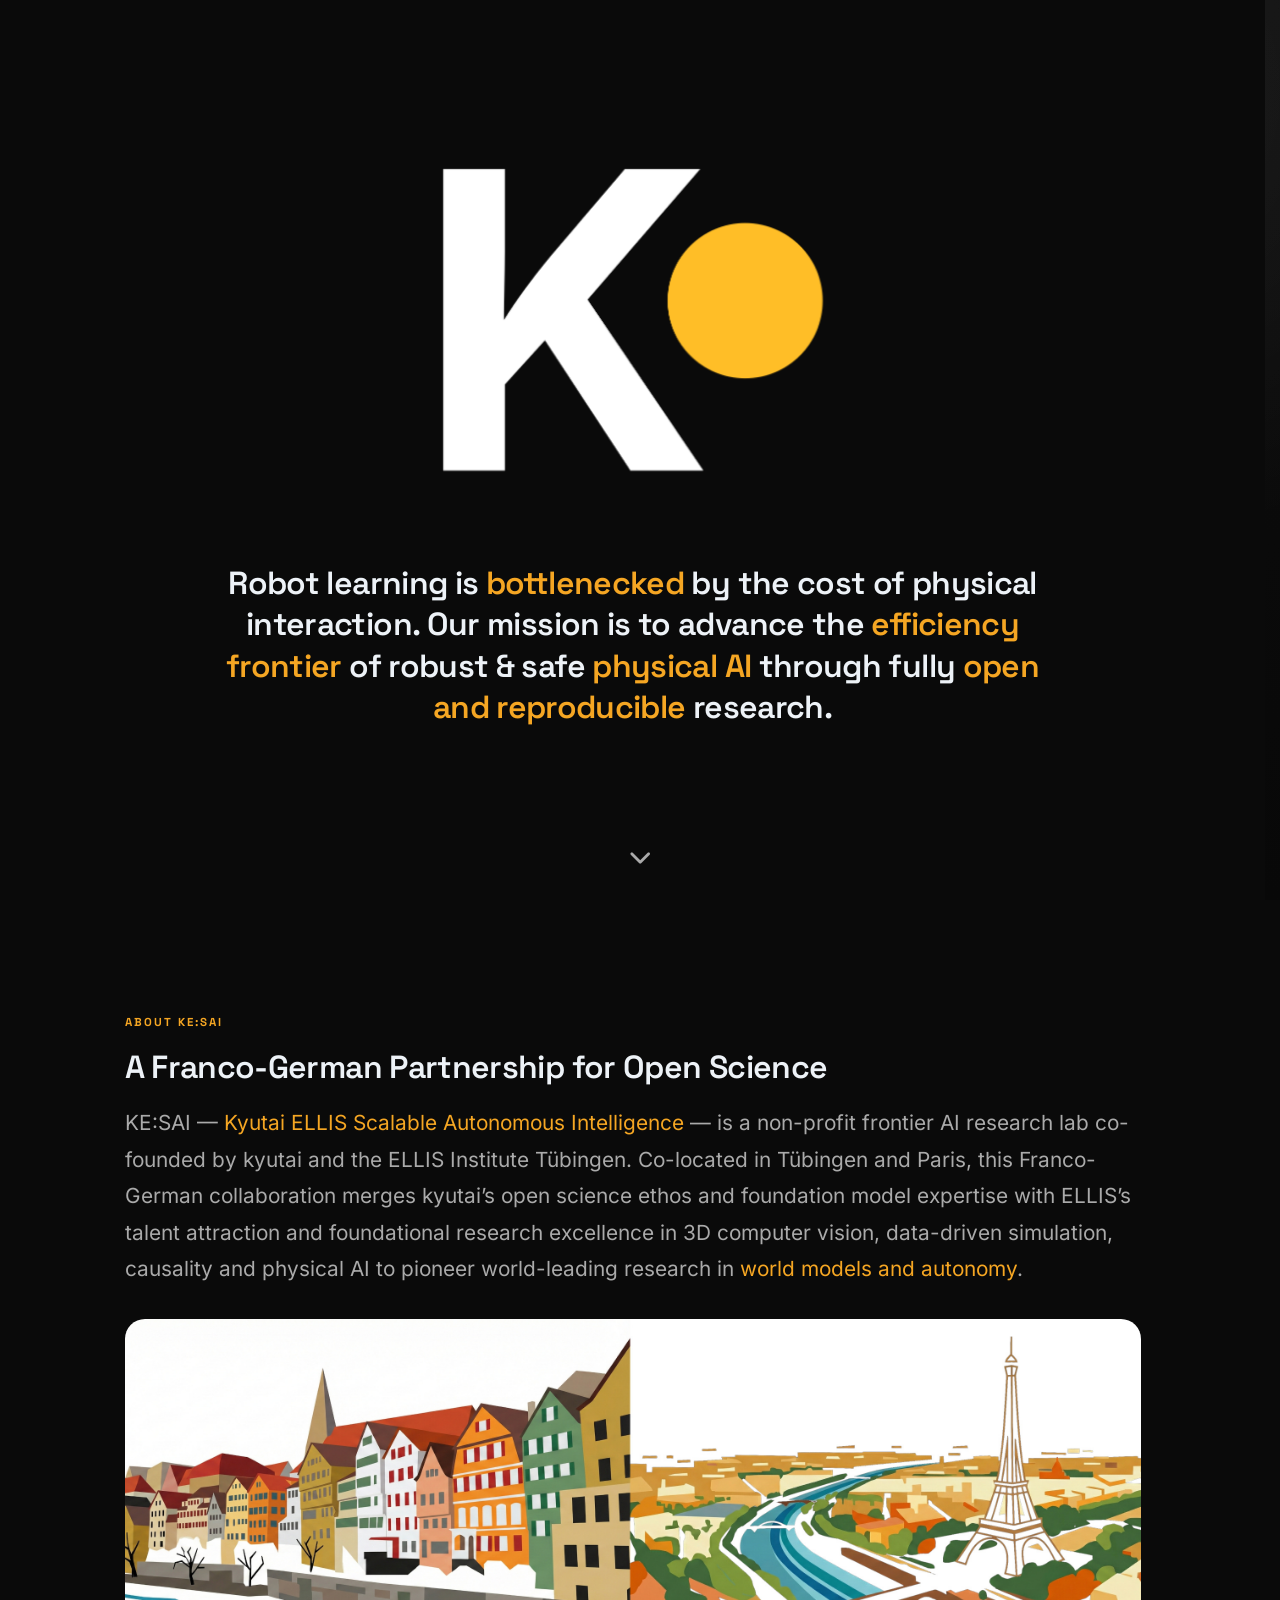
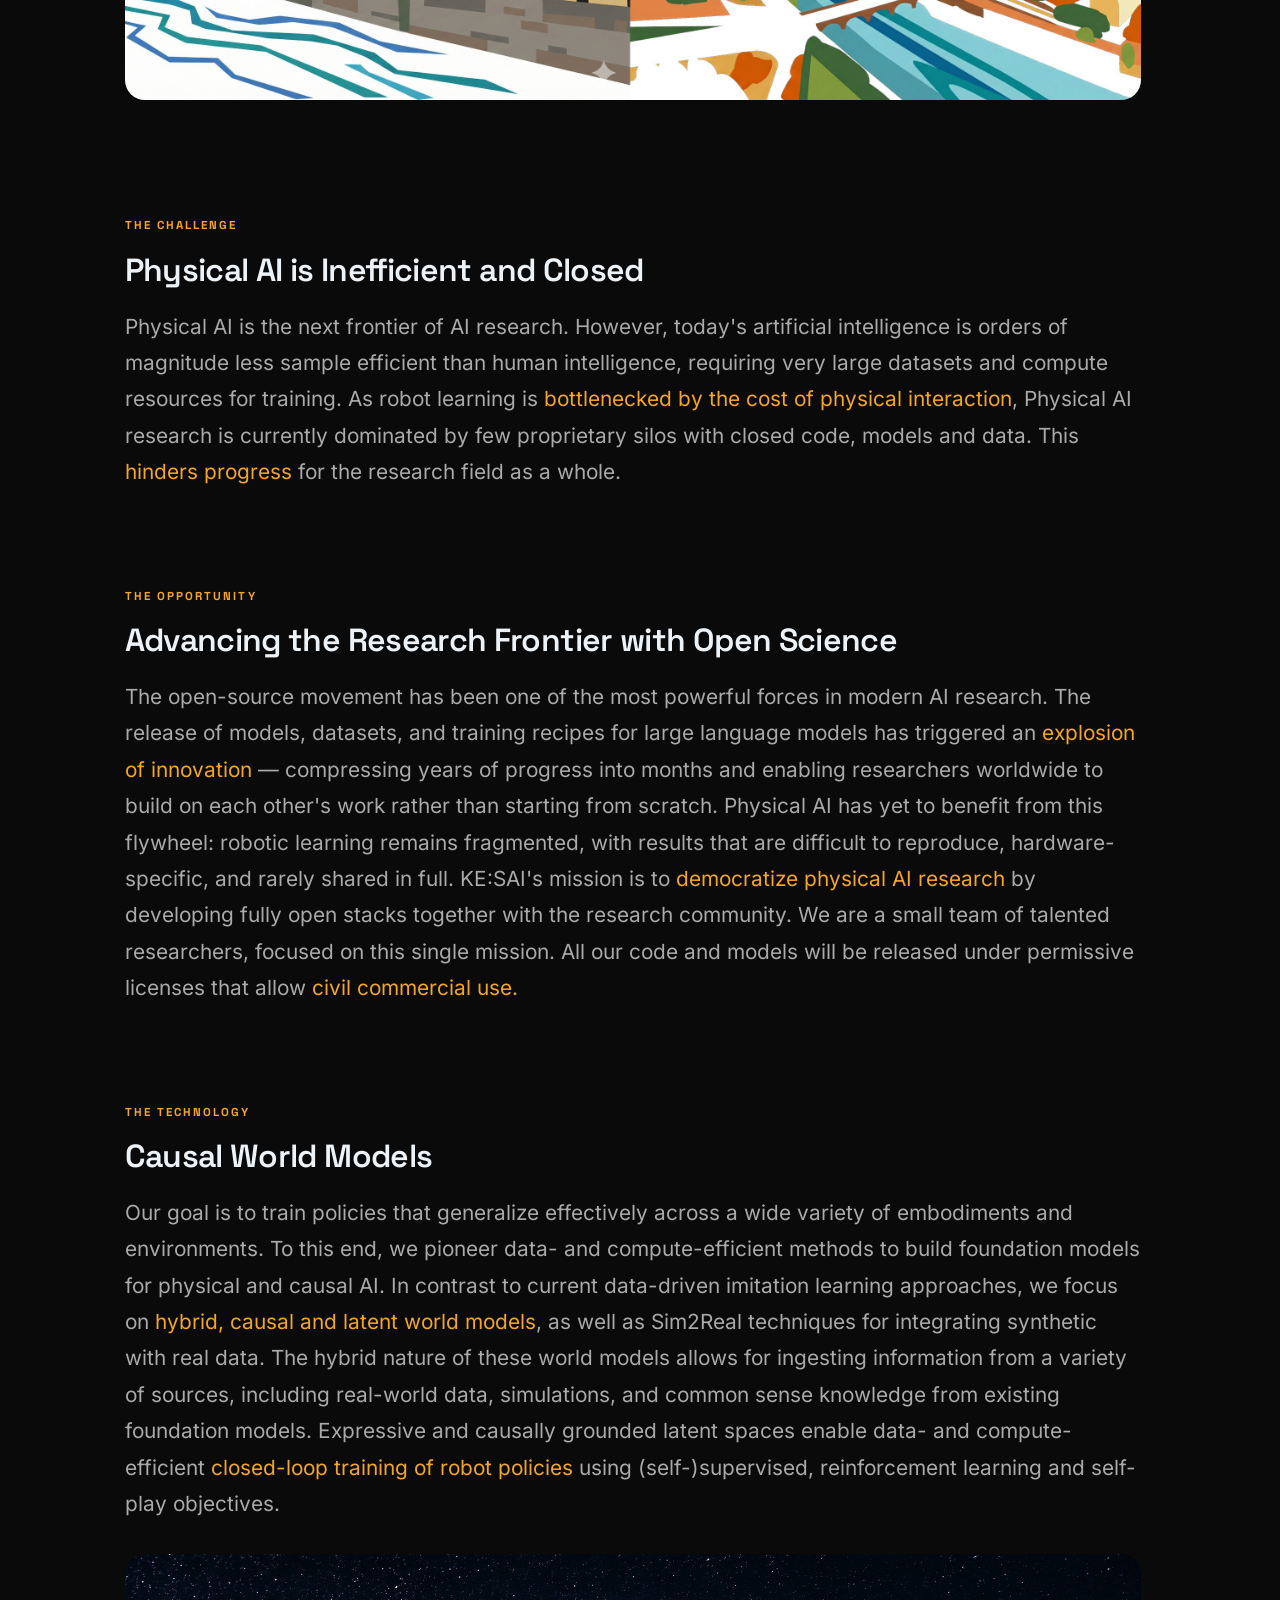
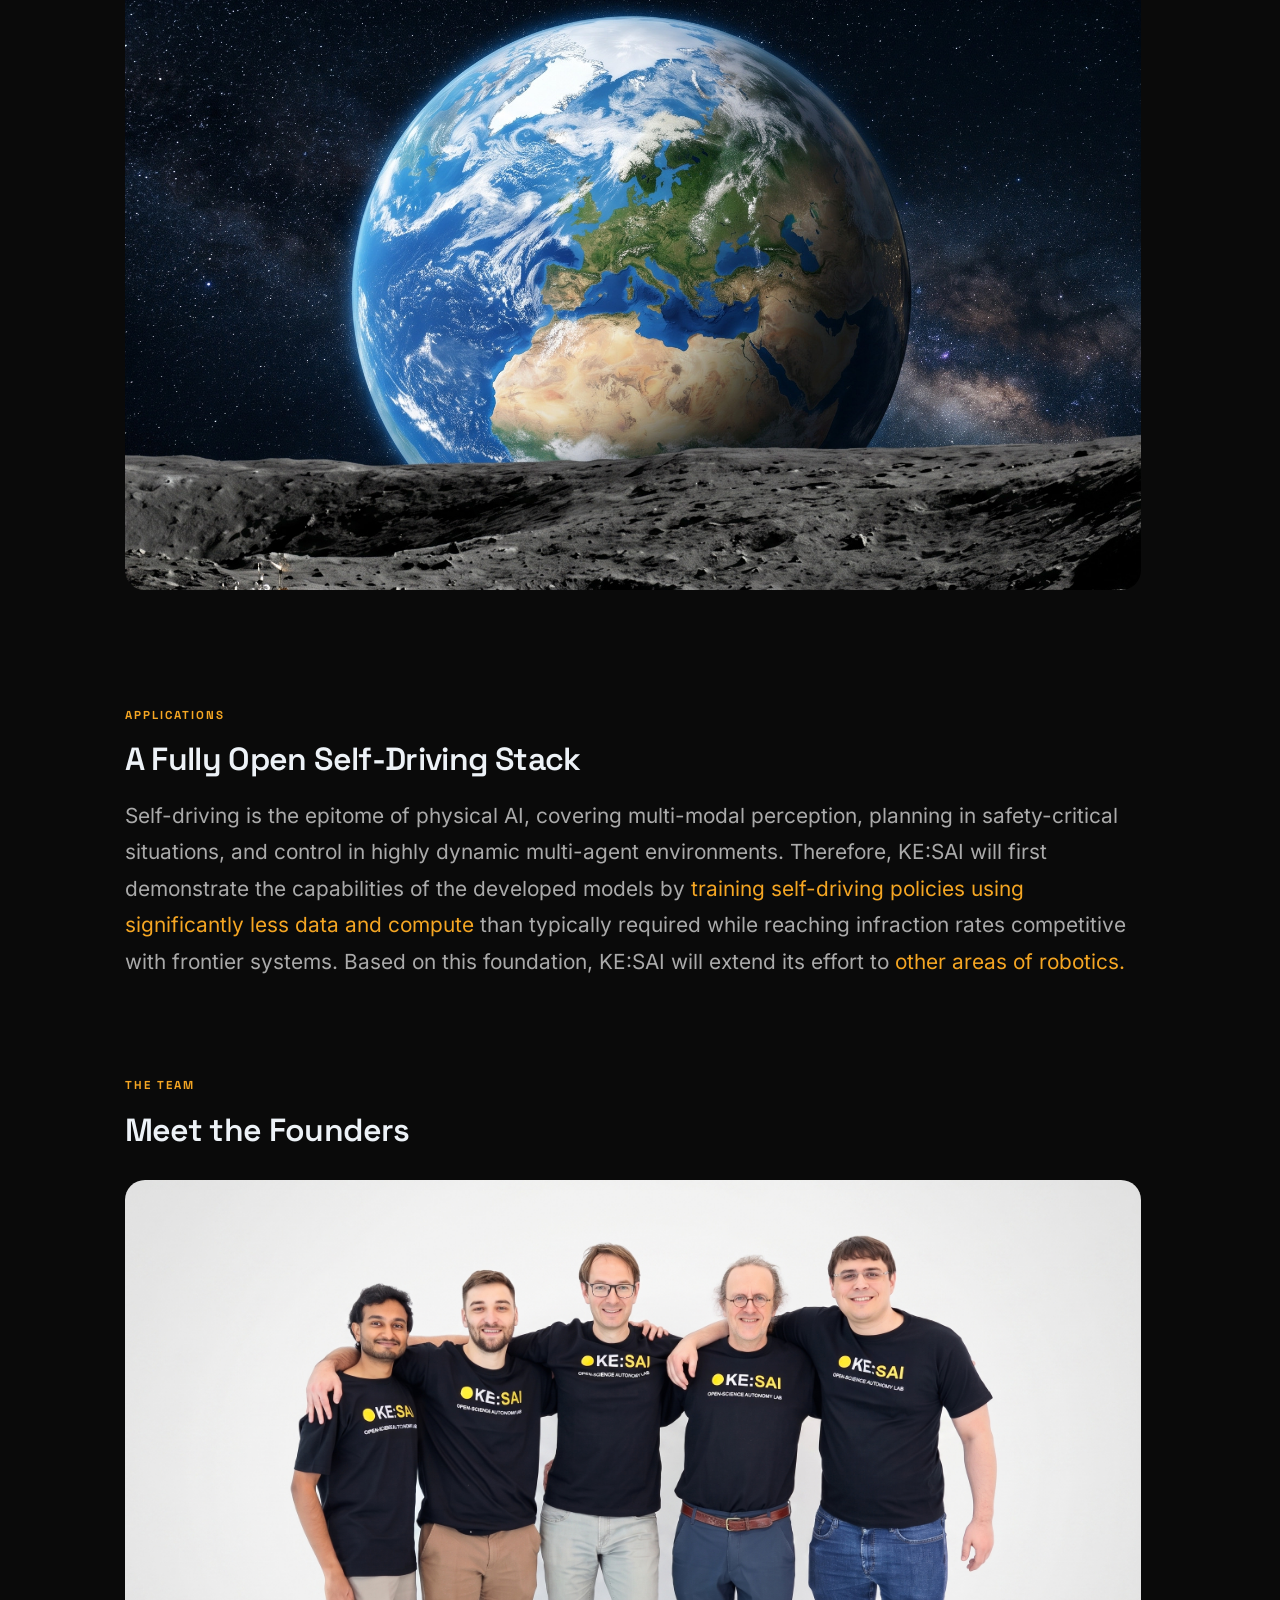
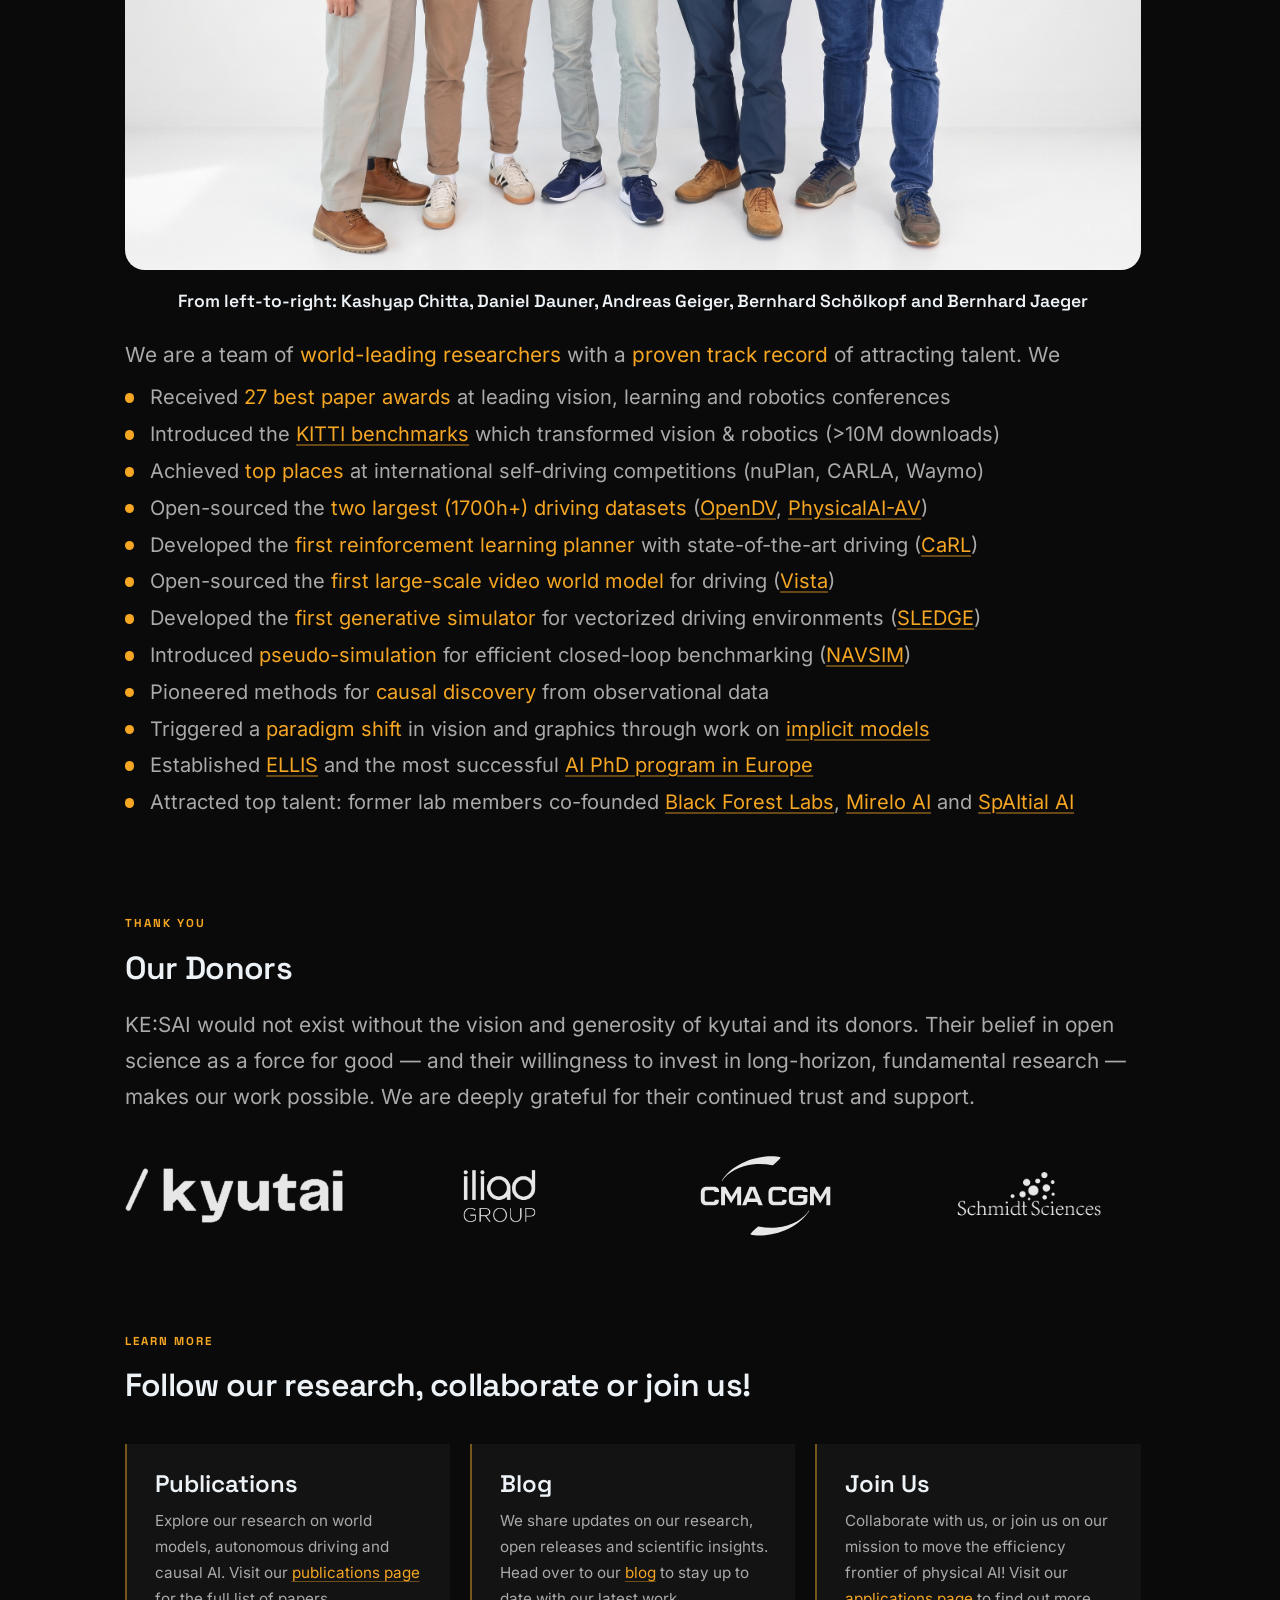
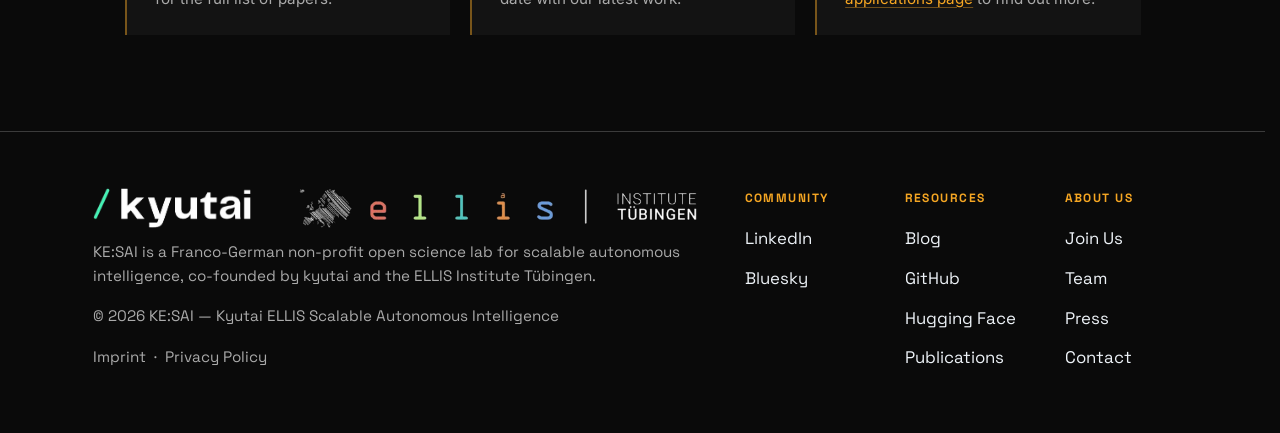
==== index.html @ 19804a34 "Landing page links, Imprint, Privacy Policy" ====
<!DOCTYPE html>
<html lang="en">
<head>
  <meta charset="UTF-8">
  <meta name="viewport" content="width=device-width, initial-scale=1.0">
  <title>KE:SAI Open Science Autonomy Lab</title>
  <meta name="description" content="KE:SAI is a Franco-German non-profit open science lab for scalable autonomous intelligence.">
  <link rel="icon" href="/assets/favicon.ico" type="image/x-icon">  <link rel="stylesheet" href="/assets/fonts/google/fonts.css">
  <link rel="stylesheet" href="/assets/fonts/fontawesome/css/all.min.css">
  <link rel="stylesheet" href="/site.css">
  <style>html{background:#0a0a0a}</style>
  <script>
    history.scrollRestoration = 'manual';
    // Always pre-hide below-hero sections on landing page; deferred JS decides whether to animate
    document.documentElement.classList.add('hero-animating');
  </script>
  <script src="/site.js" defer></script>
</head>
<body>

  <header id="site-header"></header>

  <main>

    <section class="hero">
      <div class="hero-logo">
        <img src="/assets/logos/kesai_small_transparent_cropped.png" alt="KE:SAI — Open Science Autonomy Lab">
      </div>
      <p class="hero-slogan">Robot learning is <span class="hl">bottlenecked</span> by the cost of physical interaction. Our mission is to advance the <span class="hl">efficiency frontier</span> of robust &amp; safe <span class="hl">physical AI</span> through fully <span class="hl">open and reproducible</span> research.</p>
    </section>

    <button class="scroll-hint" id="scroll-hint" aria-label="Scroll to content">
      <i class="fa-solid fa-chevron-down" aria-hidden="true"></i>
    </button>

    <section class="lp-section">
      <p class="section-eyebrow">About KE:SAI</p>
      <h2 class="section-title">A Franco-German Partnership for Open Science</h2>
      <p class="section-body">
        KE:SAI &mdash; <span class="hl">Kyutai ELLIS Scalable Autonomous Intelligence</span> &mdash; is a non-profit frontier AI research lab co-founded by kyutai and the ELLIS Institute Tübingen. Co-located in Tübingen and Paris, this Franco-German collaboration merges kyutai’s open science ethos and foundation model expertise with ELLIS’s talent attraction and foundational research excellence in 3D computer vision, data-driven simulation, causality and physical AI to pioneer world-leading research in <span class="hl">world models and autonomy</span>.
      </p>
      <img src="/assets/tuebingen_paris.jpg" alt="KE:SAI is co-located in Tübingen and Paris" class="founders-photo">
    </section>

    <section class="lp-section">
      <p class="section-eyebrow">The Challenge</p>
      <h2 class="section-title">Physical AI is Inefficient and Closed</h2>
      <p class="section-body">
        Physical AI is the next frontier of AI research. However, today's artificial intelligence is orders of magnitude less sample efficient than human intelligence, requiring very large datasets and compute resources for training. As robot learning is <span class="hl">bottlenecked by the cost of physical interaction</span>, Physical AI research is currently dominated by few proprietary silos with closed code, models and data. This <span class="hl">hinders progress</span> for the research field as a whole.
      </p>
    </section>

    <section class="lp-section">
      <p class="section-eyebrow">The Opportunity</p>
      <h2 class="section-title">Advancing the Research Frontier with Open Science</h2>
      <p class="section-body">The open-source movement has been one of the most powerful forces in modern AI research. The release of models, datasets, and training recipes for large language models has triggered an <span class="hl">explosion of innovation</span> — compressing years of progress into months and enabling researchers worldwide to build on each other's work rather than starting from scratch. Physical AI has yet to benefit from this flywheel: robotic learning remains fragmented, with results that are difficult to reproduce, hardware-specific, and rarely shared in full. KE:SAI's mission is to <span class="hl">democratize physical AI research</span> by developing fully open stacks together with the research community. We are a small team of talented researchers, focused on this single mission. All our code and models will be released under permissive licenses that allow <span class="hl">civil commercial use.</span></p>
    </section>

    <section class="lp-section">
      <p class="section-eyebrow">The Technology</p>
      <h2 class="section-title">Causal World Models</h2>
      <p class="section-body">
        Our goal is to train policies that generalize effectively across a wide variety of embodiments and environments. To this end, we pioneer data- and compute-efficient methods to build foundation models for physical and causal AI. In contrast to current data-driven imitation learning approaches, we focus on <span class="hl">hybrid, causal and latent world models</span>, as well as Sim2Real techniques for integrating synthetic with real data. The hybrid nature of these world models allows for ingesting information from a variety of sources, including real-world data, simulations, and common sense knowledge from existing foundation models. Expressive and causally grounded latent spaces enable data- and compute-efficient <span class="hl">closed-loop training of robot policies</span> using (self-)supervised, reinforcement learning and self-play objectives. 
      </p>
      <img src="/assets/earth.jpg" alt="KE:SAI develops efficient and open foundation models" class="founders-photo">
    </section>

    <section class="lp-section">
      <p class="section-eyebrow">Applications</p>
      <h2 class="section-title">A Fully Open Self-Driving Stack</h2>
      <p class="section-body">        
        Self-driving is the epitome of physical AI, covering multi-modal perception, planning in safety-critical situations, and control in highly dynamic multi-agent environments. Therefore, KE:SAI will first demonstrate the capabilities of the developed models by <span class="hl">training self-driving policies using significantly less data and compute</span> than typically required while reaching infraction rates competitive with frontier systems. Based on this foundation, KE:SAI will extend its effort to <span class="hl">other areas of robotics.</span>
      </p>
    </section>

    <section class="lp-section">
      <p class="section-eyebrow">The Team</p>
      <h2 class="section-title">Meet the Founders</h2>
      <img src="/assets/founders.jpg" alt="KE:SAI founders: Kashyap Chitta, Daniel Dauner, Andreas Geiger, Bernhard Schölkopf, Bernhard Jaeger" class="founders-photo">
      <p class="photo-caption">From left-to-right: Kashyap Chitta, Daniel Dauner, Andreas Geiger, Bernhard Schölkopf and Bernhard Jaeger</p>
      <p class="section-body">We are a team of <span class="hl">world-leading researchers</span> with a <span class="hl">proven track record</span> of attracting talent. We</p>
      <ul class="track-record-list">
        <li>Received <span class="hl">27 best paper awards</span> at leading vision, learning and robotics conferences</li>
        <li>Introduced the <a href="https://www.cvlibs.net/datasets/kitti/" target="_blank" rel="noopener"><span class="hl">KITTI benchmarks</span></a> which transformed vision &amp; robotics (&gt;10M downloads)</li>
        <li>Achieved <span class="hl">top places</span> at international self-driving competitions (nuPlan, CARLA, Waymo)</li>
        <li>Open-sourced the <span class="hl">two largest (1700h+) driving datasets</span> (<a href="https://github.com/opendrivelab/driveagi" target="_blank" rel="noopener">OpenDV</a>, <a href="https://huggingface.co/datasets/nvidia/PhysicalAI-Autonomous-Vehicles" target="_blank" rel="noopener">PhysicalAI-AV</a>)</li>
        <li>Developed the <span class="hl">first reinforcement learning planner</span> with state-of-the-art driving (<a href="https://github.com/autonomousvision/CaRL" target="_blank" rel="noopener">CaRL</a>)</li>
        <li>Open-sourced the <span class="hl">first large-scale video world model</span> for driving (<a href="https://github.com/OpenDriveLab/Vista" target="_blank" rel="noopener">Vista</a>)</li>
        <li>Developed the <span class="hl">first generative simulator</span> for vectorized driving environments (<a href="https://github.com/autonomousvision/sledge" target="_blank" rel="noopener">SLEDGE</a>)</li>
        <li>Introduced <span class="hl">pseudo-simulation</span> for efficient closed-loop benchmarking (<a href="https://github.com/autonomousvision/navsim" target="_blank" rel="noopener">NAVSIM</a>)</li>
        <li>Pioneered methods for <span class="hl">causal discovery</span> from observational data</li>
        <li>Triggered a <span class="hl">paradigm shift</span> in vision and graphics through work on <a href="https://github.com/autonomousvision/occupancy_networks" target="_blank" rel="noopener">implicit models</a></li>
        <li>Established <a href="https://ellis.eu/" target="_blank" rel="noopener"><span class="hl">ELLIS</span></a> and the most successful <a href="https://ellis.eu/research/phd-postdoc" target="_blank" rel="noopener"><span class="hl">AI PhD program in Europe</span></a></li>
        <li>Attracted top talent: former lab members co-founded <a href="https://bfl.ai/" target="_blank" rel="noopener"><span class="hl">Black Forest Labs</span></a>, <a href="https://www.mirelo.ai/" target="_blank" rel="noopener"><span class="hl">Mirelo AI</span></a> and <a href="https://spaitial.ai/" target="_blank" rel="noopener"><span class="hl">SpAItial AI</span></a></li>
      </ul>
    </section>

    <section class="lp-section">
      <p class="section-eyebrow">Thank You</p>
      <h2 class="section-title">Our Donors</h2>
      <p class="section-body">
        KE:SAI would not exist without the vision and generosity of kyutai and its donors. Their belief in open science as a force for good — and their willingness to invest in long-horizon, fundamental research — makes our work possible. We are deeply grateful for their continued trust and support.
      </p>
      <div class="donor-logos">
        <img src="/assets/logos/kyutai.png" alt="Kyutai">
        <img src="/assets/logos/iliad.png" alt="Iliad">
        <img src="/assets/logos/cma_cgm.svg" alt="CMA CGM">
        <img src="/assets/logos/schmidt_sciences.png" alt="Schmidt Sciences">
      </div>
    </section>

    <section class="lp-section">
      <p class="section-eyebrow">Learn More</p>
      <h2 class="section-title">Follow our research, collaborate or join us!</h2>
      <div class="feature-grid">
        <article class="feature-card">
          <h3 class="feature-card-title">Publications</h3>
          <p class="feature-card-body">Explore our research on world models, autonomous driving and causal AI. Visit our <a href="/publications/">publications page</a> for the full list of papers.</p>
        </article>
        <article class="feature-card">
          <h3 class="feature-card-title">Blog</h3>
          <p class="feature-card-body">We share updates on our research, open releases and scientific insights. Head over to our <a href="/blog/">blog</a> to stay up to date with our latest work.</p>
        </article>
        <article class="feature-card">
          <h3 class="feature-card-title">Join Us</h3>
          <p class="feature-card-body">Collaborate with us, or join us on our mission to move the efficiency frontier of physical AI! Visit our <a href="/join/">applications page</a> to find out more.</p>
        </article>
      </div>
    </section>



  </main>

  <footer id="site-footer"></footer>

</body>
</html>
---- assets/fonts/google/fonts.css ----
/* cyrillic-ext */
@font-face {
  font-family: 'Inter';
  font-style: normal;
  font-weight: 300;
  font-display: swap;
  src: url(/assets/fonts/google/390b9077.woff2) format('woff2');
  unicode-range: U+0460-052F, U+1C80-1C8A, U+20B4, U+2DE0-2DFF, U+A640-A69F, U+FE2E-FE2F;
}
/* cyrillic */
@font-face {
  font-family: 'Inter';
  font-style: normal;
  font-weight: 300;
  font-display: swap;
  src: url(/assets/fonts/google/d4047416.woff2) format('woff2');
  unicode-range: U+0301, U+0400-045F, U+0490-0491, U+04B0-04B1, U+2116;
}
/* greek-ext */
@font-face {
  font-family: 'Inter';
  font-style: normal;
  font-weight: 300;
  font-display: swap;
  src: url(/assets/fonts/google/a656acc8.woff2) format('woff2');
  unicode-range: U+1F00-1FFF;
}
/* greek */
@font-face {
  font-family: 'Inter';
  font-style: normal;
  font-weight: 300;
  font-display: swap;
  src: url(/assets/fonts/google/9f07a550.woff2) format('woff2');
  unicode-range: U+0370-0377, U+037A-037F, U+0384-038A, U+038C, U+038E-03A1, U+03A3-03FF;
}
/* vietnamese */
@font-face {
  font-family: 'Inter';
  font-style: normal;
  font-weight: 300;
  font-display: swap;
  src: url(/assets/fonts/google/0583c36d.woff2) format('woff2');
  unicode-range: U+0102-0103, U+0110-0111, U+0128-0129, U+0168-0169, U+01A0-01A1, U+01AF-01B0, U+0300-0301, U+0303-0304, U+0308-0309, U+0323, U+0329, U+1EA0-1EF9, U+20AB;
}
/* latin-ext */
@font-face {
  font-family: 'Inter';
  font-style: normal;
  font-weight: 300;
  font-display: swap;
  src: url(/assets/fonts/google/ba680146.woff2) format('woff2');
  unicode-range: U+0100-02BA, U+02BD-02C5, U+02C7-02CC, U+02CE-02D7, U+02DD-02FF, U+0304, U+0308, U+0329, U+1D00-1DBF, U+1E00-1E9F, U+1EF2-1EFF, U+2020, U+20A0-20AB, U+20AD-20C0, U+2113, U+2C60-2C7F, U+A720-A7FF;
}
/* latin */
@font-face {
  font-family: 'Inter';
  font-style: normal;
  font-weight: 300;
  font-display: swap;
  src: url(/assets/fonts/google/1fab01e7.woff2) format('woff2');
  unicode-range: U+0000-00FF, U+0131, U+0152-0153, U+02BB-02BC, U+02C6, U+02DA, U+02DC, U+0304, U+0308, U+0329, U+2000-206F, U+20AC, U+2122, U+2191, U+2193, U+2212, U+2215, U+FEFF, U+FFFD;
}
/* cyrillic-ext */
@font-face {
  font-family: 'Inter';
  font-style: normal;
  font-weight: 400;
  font-display: swap;
  src: url(/assets/fonts/google/390b9077.woff2) format('woff2');
  unicode-range: U+0460-052F, U+1C80-1C8A, U+20B4, U+2DE0-2DFF, U+A640-A69F, U+FE2E-FE2F;
}
/* cyrillic */
@font-face {
  font-family: 'Inter';
  font-style: normal;
  font-weight: 400;
  font-display: swap;
  src: url(/assets/fonts/google/d4047416.woff2) format('woff2');
  unicode-range: U+0301, U+0400-045F, U+0490-0491, U+04B0-04B1, U+2116;
}
/* greek-ext */
@font-face {
  font-family: 'Inter';
  font-style: normal;
  font-weight: 400;
  font-display: swap;
  src: url(/assets/fonts/google/a656acc8.woff2) format('woff2');
  unicode-range: U+1F00-1FFF;
}
/* greek */
@font-face {
  font-family: 'Inter';
  font-style: normal;
  font-weight: 400;
  font-display: swap;
  src: url(/assets/fonts/google/9f07a550.woff2) format('woff2');
  unicode-range: U+0370-0377, U+037A-037F, U+0384-038A, U+038C, U+038E-03A1, U+03A3-03FF;
}
/* vietnamese */
@font-face {
  font-family: 'Inter';
  font-style: normal;
  font-weight: 400;
  font-display: swap;
  src: url(/assets/fonts/google/0583c36d.woff2) format('woff2');
  unicode-range: U+0102-0103, U+0110-0111, U+0128-0129, U+0168-0169, U+01A0-01A1, U+01AF-01B0, U+0300-0301, U+0303-0304, U+0308-0309, U+0323, U+0329, U+1EA0-1EF9, U+20AB;
}
/* latin-ext */
@font-face {
  font-family: 'Inter';
  font-style: normal;
  font-weight: 400;
  font-display: swap;
  src: url(/assets/fonts/google/ba680146.woff2) format('woff2');
  unicode-range: U+0100-02BA, U+02BD-02C5, U+02C7-02CC, U+02CE-02D7, U+02DD-02FF, U+0304, U+0308, U+0329, U+1D00-1DBF, U+1E00-1E9F, U+1EF2-1EFF, U+2020, U+20A0-20AB, U+20AD-20C0, U+2113, U+2C60-2C7F, U+A720-A7FF;
}
/* latin */
@font-face {
  font-family: 'Inter';
  font-style: normal;
  font-weight: 400;
  font-display: swap;
  src: url(/assets/fonts/google/1fab01e7.woff2) format('woff2');
  unicode-range: U+0000-00FF, U+0131, U+0152-0153, U+02BB-02BC, U+02C6, U+02DA, U+02DC, U+0304, U+0308, U+0329, U+2000-206F, U+20AC, U+2122, U+2191, U+2193, U+2212, U+2215, U+FEFF, U+FFFD;
}
/* cyrillic-ext */
@font-face {
  font-family: 'Inter';
  font-style: normal;
  font-weight: 500;
  font-display: swap;
  src: url(/assets/fonts/google/390b9077.woff2) format('woff2');
  unicode-range: U+0460-052F, U+1C80-1C8A, U+20B4, U+2DE0-2DFF, U+A640-A69F, U+FE2E-FE2F;
}
/* cyrillic */
@font-face {
  font-family: 'Inter';
  font-style: normal;
  font-weight: 500;
  font-display: swap;
  src: url(/assets/fonts/google/d4047416.woff2) format('woff2');
  unicode-range: U+0301, U+0400-045F, U+0490-0491, U+04B0-04B1, U+2116;
}
/* greek-ext */
@font-face {
  font-family: 'Inter';
  font-style: normal;
  font-weight: 500;
  font-display: swap;
  src: url(/assets/fonts/google/a656acc8.woff2) format('woff2');
  unicode-range: U+1F00-1FFF;
}
/* greek */
@font-face {
  font-family: 'Inter';
  font-style: normal;
  font-weight: 500;
  font-display: swap;
  src: url(/assets/fonts/google/9f07a550.woff2) format('woff2');
  unicode-range: U+0370-0377, U+037A-037F, U+0384-038A, U+038C, U+038E-03A1, U+03A3-03FF;
}
/* vietnamese */
@font-face {
  font-family: 'Inter';
  font-style: normal;
  font-weight: 500;
  font-display: swap;
  src: url(/assets/fonts/google/0583c36d.woff2) format('woff2');
  unicode-range: U+0102-0103, U+0110-0111, U+0128-0129, U+0168-0169, U+01A0-01A1, U+01AF-01B0, U+0300-0301, U+0303-0304, U+0308-0309, U+0323, U+0329, U+1EA0-1EF9, U+20AB;
}
/* latin-ext */
@font-face {
  font-family: 'Inter';
  font-style: normal;
  font-weight: 500;
  font-display: swap;
  src: url(/assets/fonts/google/ba680146.woff2) format('woff2');
  unicode-range: U+0100-02BA, U+02BD-02C5, U+02C7-02CC, U+02CE-02D7, U+02DD-02FF, U+0304, U+0308, U+0329, U+1D00-1DBF, U+1E00-1E9F, U+1EF2-1EFF, U+2020, U+20A0-20AB, U+20AD-20C0, U+2113, U+2C60-2C7F, U+A720-A7FF;
}
/* latin */
@font-face {
  font-family: 'Inter';
  font-style: normal;
  font-weight: 500;
  font-display: swap;
  src: url(/assets/fonts/google/1fab01e7.woff2) format('woff2');
  unicode-range: U+0000-00FF, U+0131, U+0152-0153, U+02BB-02BC, U+02C6, U+02DA, U+02DC, U+0304, U+0308, U+0329, U+2000-206F, U+20AC, U+2122, U+2191, U+2193, U+2212, U+2215, U+FEFF, U+FFFD;
}
/* vietnamese */
@font-face {
  font-family: 'Space Grotesk';
  font-style: normal;
  font-weight: 400;
  font-display: swap;
  src: url(/assets/fonts/google/64884efa.woff2) format('woff2');
  unicode-range: U+0102-0103, U+0110-0111, U+0128-0129, U+0168-0169, U+01A0-01A1, U+01AF-01B0, U+0300-0301, U+0303-0304, U+0308-0309, U+0323, U+0329, U+1EA0-1EF9, U+20AB;
}
/* latin-ext */
@font-face {
  font-family: 'Space Grotesk';
  font-style: normal;
  font-weight: 400;
  font-display: swap;
  src: url(/assets/fonts/google/68cd7063.woff2) format('woff2');
  unicode-range: U+0100-02BA, U+02BD-02C5, U+02C7-02CC, U+02CE-02D7, U+02DD-02FF, U+0304, U+0308, U+0329, U+1D00-1DBF, U+1E00-1E9F, U+1EF2-1EFF, U+2020, U+20A0-20AB, U+20AD-20C0, U+2113, U+2C60-2C7F, U+A720-A7FF;
}
/* latin */
@font-face {
  font-family: 'Space Grotesk';
  font-style: normal;
  font-weight: 400;
  font-display: swap;
  src: url(/assets/fonts/google/6c252abc.woff2) format('woff2');
  unicode-range: U+0000-00FF, U+0131, U+0152-0153, U+02BB-02BC, U+02C6, U+02DA, U+02DC, U+0304, U+0308, U+0329, U+2000-206F, U+20AC, U+2122, U+2191, U+2193, U+2212, U+2215, U+FEFF, U+FFFD;
}
/* vietnamese */
@font-face {
  font-family: 'Space Grotesk';
  font-style: normal;
  font-weight: 500;
  font-display: swap;
  src: url(/assets/fonts/google/64884efa.woff2) format('woff2');
  unicode-range: U+0102-0103, U+0110-0111, U+0128-0129, U+0168-0169, U+01A0-01A1, U+01AF-01B0, U+0300-0301, U+0303-0304, U+0308-0309, U+0323, U+0329, U+1EA0-1EF9, U+20AB;
}
/* latin-ext */
@font-face {
  font-family: 'Space Grotesk';
  font-style: normal;
  font-weight: 500;
  font-display: swap;
  src: url(/assets/fonts/google/68cd7063.woff2) format('woff2');
  unicode-range: U+0100-02BA, U+02BD-02C5, U+02C7-02CC, U+02CE-02D7, U+02DD-02FF, U+0304, U+0308, U+0329, U+1D00-1DBF, U+1E00-1E9F, U+1EF2-1EFF, U+2020, U+20A0-20AB, U+20AD-20C0, U+2113, U+2C60-2C7F, U+A720-A7FF;
}
/* latin */
@font-face {
  font-family: 'Space Grotesk';
  font-style: normal;
  font-weight: 500;
  font-display: swap;
  src: url(/assets/fonts/google/6c252abc.woff2) format('woff2');
  unicode-range: U+0000-00FF, U+0131, U+0152-0153, U+02BB-02BC, U+02C6, U+02DA, U+02DC, U+0304, U+0308, U+0329, U+2000-206F, U+20AC, U+2122, U+2191, U+2193, U+2212, U+2215, U+FEFF, U+FFFD;
}
/* vietnamese */
@font-face {
  font-family: 'Space Grotesk';
  font-style: normal;
  font-weight: 600;
  font-display: swap;
  src: url(/assets/fonts/google/64884efa.woff2) format('woff2');
  unicode-range: U+0102-0103, U+0110-0111, U+0128-0129, U+0168-0169, U+01A0-01A1, U+01AF-01B0, U+0300-0301, U+0303-0304, U+0308-0309, U+0323, U+0329, U+1EA0-1EF9, U+20AB;
}
/* latin-ext */
@font-face {
  font-family: 'Space Grotesk';
  font-style: normal;
  font-weight: 600;
  font-display: swap;
  src: url(/assets/fonts/google/68cd7063.woff2) format('woff2');
  unicode-range: U+0100-02BA, U+02BD-02C5, U+02C7-02CC, U+02CE-02D7, U+02DD-02FF, U+0304, U+0308, U+0329, U+1D00-1DBF, U+1E00-1E9F, U+1EF2-1EFF, U+2020, U+20A0-20AB, U+20AD-20C0, U+2113, U+2C60-2C7F, U+A720-A7FF;
}
/* latin */
@font-face {
  font-family: 'Space Grotesk';
  font-style: normal;
  font-weight: 600;
  font-display: swap;
  src: url(/assets/fonts/google/6c252abc.woff2) format('woff2');
  unicode-range: U+0000-00FF, U+0131, U+0152-0153, U+02BB-02BC, U+02C6, U+02DA, U+02DC, U+0304, U+0308, U+0329, U+2000-206F, U+20AC, U+2122, U+2191, U+2193, U+2212, U+2215, U+FEFF, U+FFFD;
}
/* vietnamese */
@font-face {
  font-family: 'Space Grotesk';
  font-style: normal;
  font-weight: 700;
  font-display: swap;
  src: url(/assets/fonts/google/64884efa.woff2) format('woff2');
  unicode-range: U+0102-0103, U+0110-0111, U+0128-0129, U+0168-0169, U+01A0-01A1, U+01AF-01B0, U+0300-0301, U+0303-0304, U+0308-0309, U+0323, U+0329, U+1EA0-1EF9, U+20AB;
}
/* latin-ext */
@font-face {
  font-family: 'Space Grotesk';
  font-style: normal;
  font-weight: 700;
  font-display: swap;
  src: url(/assets/fonts/google/68cd7063.woff2) format('woff2');
  unicode-range: U+0100-02BA, U+02BD-02C5, U+02C7-02CC, U+02CE-02D7, U+02DD-02FF, U+0304, U+0308, U+0329, U+1D00-1DBF, U+1E00-1E9F, U+1EF2-1EFF, U+2020, U+20A0-20AB, U+20AD-20C0, U+2113, U+2C60-2C7F, U+A720-A7FF;
}
/* latin */
@font-face {
  font-family: 'Space Grotesk';
  font-style: normal;
  font-weight: 700;
  font-display: swap;
  src: url(/assets/fonts/google/6c252abc.woff2) format('woff2');
  unicode-range: U+0000-00FF, U+0131, U+0152-0153, U+02BB-02BC, U+02C6, U+02DA, U+02DC, U+0304, U+0308, U+0329, U+2000-206F, U+20AC, U+2122, U+2191, U+2193, U+2212, U+2215, U+FEFF, U+FFFD;
}
---- site.css ----
/* ── Reset ──────────────────────────────────────────────────── */
*, *::before, *::after { box-sizing: border-box; margin: 0; padding: 0; }

:root {
  --amber:        #F5A623;
  --amber-soft:   rgba(245, 166, 35, 0.10);
  --bg:           #0a0a0a;
  --surface:      rgba(255, 255, 255, 0.04);
  --surface-hover: rgba(255, 255, 255, 0.07);
  --border:       rgba(255, 255, 255, 0.2);
  --text:         #edf2f7;
  --muted:        #666666;
  --secondary:    #aaaaaa;
  --font-sans:    "Space Grotesk", system-ui, sans-serif;
  --font-serif:   "Inter", system-ui, sans-serif;
  --nav-h:        64px;
  --max-w:        1080px;
  --pad-x:        2rem;
  --radius:       20px;
  --radius-sm:    12px;
  --shadow:       0 24px 80px rgba(0, 0, 0, 0.5);
}

html {
  font-size: 16px;
  -webkit-font-smoothing: antialiased;
  scroll-behavior: smooth;
  height: 100%;
  scrollbar-gutter: stable;
}

body {
  background: var(--bg);
  color: var(--text);
  font-family: var(--font-serif);
  font-size: 1.06rem;
  line-height: 1.7;
  min-height: 100vh;
  display: flex;
  flex-direction: column;
  overflow-x: hidden;
}

/* Non-homogeneous fixed gradient background */
body::before {
  content: '';
  position: fixed;
  inset: 0;
  z-index: -1;
  background:
    radial-gradient(circle at 12%  8%,  rgba(245, 166, 35, 0.22), transparent 44%),
    radial-gradient(circle at 86% 10%,  rgba(255, 255, 255, 0.07), transparent 34%),
    radial-gradient(circle at 58% 90%,  rgba(245, 166, 35, 0.10), transparent 40%),
    linear-gradient(180deg, #0d0d0d 0%, #080808 100%);
  pointer-events: none;
}

a { color: inherit; text-decoration: none; }
p a, li a { color: var(--amber); text-decoration: underline; text-decoration-color: rgba(245, 166, 35, 0.4); text-underline-offset: 3px; transition: text-decoration-color .15s; }
p a:hover, li a:hover { text-decoration-color: var(--amber); }
img { display: block; }
main { flex: 1 0 auto; padding-bottom: 3rem; }

/* ── Header ─────────────────────────────────────────────────── */
/* Reserve header height before site.js injects its content, preventing layout jump */
header { min-height: var(--nav-h); }

.site-header {
  position: sticky;
  top: 0; left: 0; right: 0;
  z-index: 50;
  backdrop-filter: blur(28px) saturate(1.4);
  -webkit-backdrop-filter: blur(28px) saturate(1.4);
  background: rgba(10, 10, 10, 0.28);
  border-bottom: 1px solid transparent;
  transition: border-color 200ms ease, background 200ms ease;
}

.site-header.header-hidden {
  opacity: 0;
  transform: translateY(-100%);
  transition: none;
  backdrop-filter: none;
  -webkit-backdrop-filter: none;
  background: var(--bg);
}

.site-header.header-visible {
  animation: headerSlideIn 0.7s cubic-bezier(0.4, 0, 0.2, 1);
}

@keyframes headerSlideIn {
  from { transform: translateY(-100%); opacity: 0; backdrop-filter: none; -webkit-backdrop-filter: none; background: var(--bg); }
  to   { transform: translateY(0);     opacity: 1; backdrop-filter: none; -webkit-backdrop-filter: none; background: var(--bg); }
}

.site-header.is-scrolled {
  background: rgba(10, 10, 10, 0.52);
  border-color: var(--border);
}

.header-inner {
  max-width: var(--max-w);
  margin: 0 auto;
  padding: 0 var(--pad-x);
  height: var(--nav-h);
  display: flex;
  align-items: center;
  justify-content: space-between;
}

.logo-link { display: flex; align-items: center; }
.logo-img  { height: 36px; width: auto; }

.site-nav {
  display: flex;
  align-items: center;
  gap: 2.5rem;
}

.site-nav a {
  font-family: var(--font-sans);
  font-size: 1.3rem;
  font-weight: 500;
  color: var(--secondary);
  letter-spacing: .02em;
  transition: color .15s;
}
.site-nav a:hover,
.site-nav a.active { color: var(--text); }

/* ── Nav dropdown ───────────────────────────────────────────── */
.nav-dropdown {
  position: relative;
}

.nav-dropdown-trigger {
  display: flex;
  align-items: center;
  gap: .35rem;
  font-family: var(--font-sans);
  font-size: 1.3rem;
  font-weight: 500;
  color: var(--secondary);
  letter-spacing: .02em;
  background: none;
  border: none;
  cursor: pointer;
  padding: 0;
  transition: color .15s;
}
.nav-dropdown-trigger:hover,
.nav-dropdown-trigger.active { color: var(--text); }

.chevron {
  width: .65rem;
  height: .65rem;
  transition: transform .2s;
}
.nav-dropdown-trigger[aria-expanded="true"] .chevron {
  transform: rotate(180deg);
}

.nav-dropdown-menu {
  display: none;
  position: absolute;
  top: calc(100% + .75rem);
  right: 0;
  min-width: 140px;
  background: rgba(10, 10, 10, 0.92);
  backdrop-filter: blur(16px);
  -webkit-backdrop-filter: blur(16px);
  border: 1px solid var(--border);
  border-radius: var(--radius-sm);
  padding: 0;
  z-index: 200;
}
.nav-dropdown-menu.open { display: block; }

.nav-dropdown-menu a {
  display: block;
  padding: .5rem 1.1rem;
  font-family: var(--font-sans);
  font-size: 1.3rem;
  color: var(--secondary);
  transition: color .15s, background .15s;
}
.nav-dropdown-menu a:hover,
.nav-dropdown-menu a.active {
  color: var(--text);
  background: var(--surface);
}

/* ── Mobile nav ─────────────────────────────────────────────── */
.mobile-nav-group {
  font-family: var(--font-sans);
  font-size: .7rem;
  font-weight: 600;
  letter-spacing: .1em;
  text-transform: uppercase;
  color: var(--muted);
  padding-top: .25rem;
}

.mobile-nav-sub {
  padding-left: 1rem;
}

.nav-toggle {
  display: none;
  flex-direction: column;
  gap: 5px;
  background: none;
  border: none;
  cursor: pointer;
  padding: 4px;
}
.nav-toggle span {
  display: block;
  width: 20px; height: 1.5px;
  background: var(--text);
  transition: opacity .2s;
}

.mobile-nav {
  display: none;
  flex-direction: column;
  padding: 1rem var(--pad-x) 1.5rem;
  border-top: 1px solid var(--border);
  background: rgba(8, 12, 20, 0.96);
  gap: 1.25rem;
}
.mobile-nav.open { display: flex; }
.mobile-nav a {
  font-family: var(--font-sans);
  font-size: 1rem;
  color: var(--secondary);
  transition: color .15s;
}
.mobile-nav a:hover,
.mobile-nav a.active { color: var(--text); }

/* ── Hero ───────────────────────────────────────────────────── */
.hero {
  display: flex;
  flex-direction: column;
  align-items: center;
  justify-content: center;
  min-height: 100svh;
  padding: 0 var(--pad-x) calc(3 * var(--nav-h));
  text-align: center;
}

.hero-logo {
  width: 100%;
  max-width: 500px;
  padding: 5%;
}
.hero-logo img {
  width: 100%;
  height: auto;
}

/* ── Page layout (inner pages) ──────────────────────────────── */
.page-header {
  padding: calc(var(--nav-h) + 5rem) var(--pad-x) 0;
  max-width: var(--max-w);
  margin: 0 auto;
}

.page-header::after {
  content: '';
  display: block;
  height: 1px;
  background: var(--border);
  margin-top: 3rem;
}

.page-title {
  font-family: var(--font-sans);
  font-size: 1.2rem;
  font-weight: 600;
  color: var(--secondary);
  letter-spacing: .06em;
  text-transform: uppercase;
}

.page-content {
  max-width: var(--max-w);
  margin: 0 auto;
  padding: 2rem var(--pad-x) 2rem;
  min-height: 40vh;
}

/* ── Landing page sections ──────────────────────────────────── */
.hero-tagline {
  font-family: var(--font-sans);
  font-size: .8rem;
  font-weight: 500;
  color: var(--muted);
  letter-spacing: .14em;
  text-transform: uppercase;
  margin-top: 1.75rem;
}

.hero-slogan {
  font-family: var(--font-sans);
  font-size: clamp(1.5rem, 2.5vw, 2.2rem);
  font-weight: 600;
  color: var(--text);
  line-height: 1.3;
  letter-spacing: -.02em;
  max-width: 820px;
  margin-top: 2rem;
}

.hl {
  color: var(--amber);
}

.lp-section {
  max-width: var(--max-w);
  margin: 0 auto;
  padding: 3rem var(--pad-x);
  border-top: 0px solid var(--border);
}

.about-section {
  padding-top: 3rem;
  padding-bottom: 3rem;
}

.about-section .section-body {
  font-size: 1.12rem;
  max-width: 72ch;
  color: var(--secondary);
}

.track-record-list {
  list-style: none;
  margin-top: 0.5rem;
  display: flex;
  flex-direction: column;
  gap: .3rem;
}

.track-record-list li {
  font-family: var(--font-serif);
  font-size: 1.25rem;
  color: var(--secondary);
  line-height: 1.6;
  padding-left: 1.6rem;
  position: relative;
}

.track-record-list li::before {
  content: '';
  position: absolute;
  left: 0;
  top: .6em;
  width: .6rem;
  height: .6rem;
  border-radius: 50%;
  background: var(--amber);
}

.photo-caption {
  font-family: var(--font-sans);
  font-size: 1.1rem;
  font-weight: 600;
  color: var(--text);
  line-height: 1.3;
  margin-top: 0rem;
  margin-bottom: 1.5rem;
  text-align: center;
}

.section-eyebrow {
  font-family: var(--font-sans);
  font-size: .72rem;
  font-weight: 700;
  letter-spacing: .18em;
  text-transform: uppercase;
  color: var(--amber);
  margin-bottom: 1rem;
}

.section-title {
  font-family: var(--font-sans);
  font-size: clamp(1.5rem, 2.5vw, 2.2rem);
  font-weight: 600;
  color: var(--text);
  line-height: 1.15;
  letter-spacing: -.02em;
  margin-bottom: 1.25rem;
}

.section-body {
  font-family: var(--font-serif);
  font-size: 1.3rem;
  color: var(--secondary);
  line-height: 1.75;
}

.feature-grid {
  display: grid;
  grid-template-columns: repeat(3, 1fr);
  gap: 1.25rem;
  margin-top: 2.5rem;
}

.feature-grid--2col { grid-template-columns: repeat(2, 1fr); }

.feature-card {
  padding: 1.5rem 1.5rem 1.5rem 1.75rem;
  border-left: 2px solid rgba(245, 166, 35, 0.45);
  background: var(--surface);
}

.feature-card-title {
  font-family: var(--font-sans);
  font-size: 1.5rem;
  font-weight: 600;
  color: var(--text);
  margin-bottom: .55rem;
  line-height: 1.3;
}

.feature-card-body {
  font-family: var(--font-serif);
  font-size: .95rem;
  color: var(--secondary);
  line-height: 1.7;
}

/* ── Founders section (homepage) ───────────────────────────── */
.founders-section {
  padding-top: 0;
}

.founders-section::before {
  content: '';
  display: block;
  height: 1px;
  background: var(--border);
  margin-bottom: 2rem;
}

.donor-logos {
  display: grid;
  grid-template-columns: repeat(4, 1fr);
  align-items: center;
  gap: 3rem;
  margin-top: 2.5rem;
}

.donor-logos img {
  width: 100%;
  max-height: 80px;
  object-fit: contain;
  filter: brightness(0) invert(1);
  opacity: 0.9;
  transition: opacity .2s;
}

.donor-logos img:hover {
  opacity: 1;
}

.founders-title {
  font-family: var(--font-sans);
  font-size: 1.2rem;
  font-weight: 600;
  color: var(--secondary);
  letter-spacing: .06em;
  text-transform: uppercase;
  margin-bottom: 3rem;
}

/* ── Team grid ──────────────────────────────────────────────── */
.team-grid {
  display: grid;
  grid-template-columns: repeat(5, 1fr);
  gap: 1.5rem 1rem;
  margin-top: 2rem;
}

/* ── Team card ──────────────────────────────────────────────── */
.founders-photo {
  width: 100%;
  border-radius: var(--radius);
  margin-top: 2rem;
  margin-bottom: 1.25rem;
}

.team-card {
  display: flex;
  flex-direction: column;
  gap: .6rem;
}

.team-photo {
  width: 100%;
  aspect-ratio: 1 / 1;
  background: var(--surface);
  border: 0px solid var(--border);
  border-radius: var(--radius);
  overflow: hidden;
}

.team-photo img {
  width: 100%;
  height: 100%;
  object-fit: cover;
  object-position: top center;
  display: block;
  transition: opacity .2s;
}

.team-info {
  display: flex;
  flex-direction: column;
  gap: .25rem;
}

.team-name {
  font-family: var(--font-sans);
  font-size: 1.2rem;
  font-weight: 600;
  color: var(--text);
  line-height: 1.3;
}

.team-title {
  font-family: var(--font-sans);
  font-size: 1rem;
  font-weight: 400;
  color: var(--muted);
  line-height: 1.4;
}

.team-role {
  font-family: var(--font-sans);
  font-size: 1rem;
  font-weight: 400;
  color: var(--muted);
  line-height: 1.4;
}

/* ── Team links ─────────────────────────────────────────────── */
.team-links {
  display: flex;
  gap: .4rem;
  margin-top: .25rem;
}

.team-link {
  display: flex;
  align-items: center;
  justify-content: center;
  width: 1.25rem;
  height: 1.25rem;
  color: var(--muted);
  transition: color .15s;
}

.team-link:hover { color: var(--amber); }

.team-link i {
  font-size: .85rem;
}

.team-link:last-child i {
  font-size: .95rem;
}

/* ── Scroll reveal ──────────────────────────────────────────── */
.reveal {
  opacity: 0;
  transform: translateY(20px);
  transition: opacity 0.6s ease, transform 0.6s ease;
}
.reveal.is-visible {
  opacity: 1;
  transform: translateY(0);
}

/* Disable scroll during hero animation */
html.scroll-locked { overflow: hidden; }

/* Scroll hint — all screen sizes, starts hidden */
.scroll-hint {
  display: flex;
  align-items: center;
  justify-content: center;
  position: fixed;
  bottom: 2rem;
  left: 50%;
  transform: translateX(-50%);
  background: none;
  border: none;
  color: var(--secondary);
  font-size: 1.4rem;
  cursor: pointer;
  z-index: 40;
  opacity: 0;
  animation: scrollHintBounce 1.8s ease-in-out infinite;
}

@keyframes scrollHintBounce {
  0%, 100% { transform: translateX(-50%) translateY(0); }
  50%       { transform: translateX(-50%) translateY(7px); }
}

/* Pre-hide all animated hero content to prevent FOUC during hero animation */
html.hero-animating main > section:not(.hero),
html.hero-animating main > section:not(.hero) *,
html.hero-animating .hero-logo,
html.hero-animating .hero-slogan {
  opacity: 0 !important;
  transition: none !important;
  animation: none !important;
}

/* Hero logo: slow fade, no lift */
.hero-logo.reveal {
  opacity: 0;
  transform: none;
  transition: none;
}
.hero-logo.reveal.is-visible {
  animation: heroLogoFade 1s ease forwards;
}
@keyframes heroLogoFade {
  from { opacity: 0; transform: scale(0.8); }
  to   { opacity: 1; transform: scale(1); }
}

/* Hero slogan: clip-path wipe top → bottom */
.hero-slogan.reveal {
  opacity: 1;
  transform: none;
  clip-path: inset(0 0 100% 0);
  transition: clip-path 2s linear;  /* BOOKMARK 1 */
}
.hero-slogan.reveal.is-visible { clip-path: inset(0 0 0% 0); }

/* ── Footer ─────────────────────────────────────────────────── */
.site-footer {
  border-top: 1px solid var(--border);
  padding: 3.5rem var(--pad-x) 3rem;
}

.footer-inner {
  max-width: var(--max-w);
  margin: 0 auto;
  display: flex;
  align-items: flex-start;
  justify-content: space-between;
  gap: 3rem;
}

.footer-brand {
  display: flex;
  flex-direction: column;
  gap: 0rem;
  flex: 1;
  padding-right: 0rem;
}

.footer-partner-logos {
  display: flex;
  align-items: center;
  gap: 3rem;
  margin-bottom: 0.7rem;
}

.footer-partner-logos img {
  height: 40px;
  width: auto;
  transition: opacity .2s;
}

.footer-partner-logos img:hover { opacity: 0.75; }

.footer-tagline {
  font-family: var(--font-sans);
  font-size: .95rem;
  color: var(--secondary);
  line-height: 1.6;
  margin-bottom: 1rem;
}

.footer-cols {
  display: flex;
  gap: 2rem;
  flex-shrink: 0;
}

.footer-col {
  min-width: 8rem;
}

.footer-col {
  display: flex;
  flex-direction: column;
  gap: .7rem;
}

.footer-col-heading {
  font-family: var(--font-sans);
  font-size: .75rem;
  font-weight: 700;
  letter-spacing: .12em;
  text-transform: uppercase;
  color: var(--amber);
  margin-bottom: .25rem;
}

.footer-col a {
  font-family: var(--font-sans);
  font-size: 1.05rem;
  color: var(--text);
  transition: color .15s;
}

.footer-col a:hover { color: var(--amber); }


/* ── Publications ───────────────────────────────────────────── */
.pub-list {
  list-style: none;
  display: flex;
  flex-direction: column;
  gap: 0;
  margin-top: 1rem;
}

.pub-card {
  display: grid;
  grid-template-columns: 336px 1fr;
  gap: 2.5rem;
  padding: 2.5rem 0;
}

.pub-card + .pub-card { margin-top: 1rem; }

.pub-thumb-link {
  display: block;
  align-self: start;
}

.pub-thumb {
  width: 100%;
  display: block;
  border-radius: var(--radius);
  transition: opacity .2s;
}

.pub-thumb-link:hover .pub-thumb { opacity: 0.82; }

.pub-body {
  display: flex;
  flex-direction: column;
  gap: .6rem;
  min-width: 0;
}

.pub-venue {
  font-family: var(--font-sans);
  font-size: .72rem;
  font-weight: 700;
  letter-spacing: .14em;
  text-transform: uppercase;
  color: var(--amber);
}

.pub-title {
  font-family: var(--font-sans);
  font-size: 1.1rem;
  font-weight: 600;
  color: var(--text);
  line-height: 1.35;
  text-decoration: none;
  transition: color .15s;
  display: block;
}

.pub-title:hover { color: var(--amber); }

.pub-authors {
  font-family: var(--font-serif);
  font-size: .88rem;
  color: var(--secondary);
  line-height: 1.55;
}

.pub-authors strong {
  color: var(--text);
  font-weight: 500;
}

/* Abstract — partially visible, expandable */
.pub-abstract-wrap { position: relative; }

.pub-abstract {
  font-family: var(--font-serif);
  font-size: .88rem;
  color: var(--secondary);
  line-height: 1.7;
  max-height: 5.95rem;
  overflow: hidden;
  position: relative;
  transition: max-height 250ms ease;
}

.pub-abstract::after {
  content: '\2009...';
  position: absolute;
  bottom: 0;
  right: 0;
  background: var(--bg);
  padding-left: .2em;
  font-family: var(--font-serif);
  font-size: .88rem;
  color: var(--secondary);
  line-height: 1.7;
  transition: opacity 150ms ease;
}

.pub-abstract-wrap.expanded .pub-abstract::after { opacity: 0; }

.pub-abstract-btn {
  background: none;
  border: none;
  padding: 0;
  margin: 0;
  line-height: 1;
  font-family: var(--font-sans);
  font-size: .75rem;
  font-weight: 600;
  letter-spacing: .08em;
  text-transform: uppercase;
  color: var(--amber);
  cursor: pointer;
  opacity: 0.8;
  transition: opacity .15s;
}

.pub-abstract-btn:hover { opacity: 1; }
.pub-abstract-btn i { font-size: .65rem; vertical-align: middle; }

.pub-action-row {
  display: flex;
  align-items: center;
  gap: 1.5rem;
  margin-top: .35rem;
  line-height: 1;
}

.pub-link-btn {
  background: none;
  border: none;
  padding: 0;
  margin: 0;
  line-height: 1;
  font-family: var(--font-sans);
  font-size: .75rem;
  font-weight: 600;
  letter-spacing: .08em;
  text-transform: uppercase;
  color: var(--amber);
  cursor: pointer;
  opacity: 0.8;
  transition: opacity .15s;
  text-decoration: none;
}

.pub-link-btn:hover { opacity: 1; }

/* BibTeX modal */
.pub-bibtex-modal {
  display: flex;
  position: fixed;
  inset: 0;
  z-index: 500;
  background: rgba(0, 0, 0, 0);
  align-items: center;
  justify-content: center;
  backdrop-filter: blur(0px);
  opacity: 0;
  visibility: hidden;
  pointer-events: none;
  transition: opacity 250ms ease, visibility 0ms 250ms, background 250ms ease, backdrop-filter 250ms ease;
}

.pub-bibtex-modal.open {
  opacity: 1;
  visibility: visible;
  pointer-events: auto;
  background: rgba(0, 0, 0, 0.72);
  backdrop-filter: blur(4px);
  transition: opacity 250ms ease, visibility 0ms 0ms, background 250ms ease, backdrop-filter 250ms ease;
}

.pub-bibtex-modal-box {
  position: relative;
  border: 1px solid var(--border);
  border-radius: var(--radius);
  width: min(1024px, 92vw);
  overflow: hidden;
}

.pub-bibtex-wrap { position: relative; }

.pub-copy-btn {
  position: absolute;
  top: .65rem;
  right: .65rem;
  background: rgba(255, 255, 255, 0.06);
  border: 1px solid var(--border);
  border-radius: 6px;
  padding: .2rem .65rem;
  font-family: var(--font-sans);
  font-size: .72rem;
  font-weight: 500;
  color: var(--secondary);
  cursor: pointer;
  transition: color .15s, background .15s;
  z-index: 1;
}

.pub-copy-btn:hover { color: var(--text); background: var(--amber-soft); }

.pub-bibtex-code {
  display: block;
  background: #060606;
  padding: 1.75rem;
  font-family: "JetBrains Mono", "Fira Code", ui-monospace, monospace;
  font-size: .82rem;
  color: var(--secondary);
  line-height: 1.7;
  white-space: pre-wrap;
  word-break: break-word;
  overflow-x: hidden;
  overflow-y: auto;
  max-height: 60vh;
  margin: 0;
  scrollbar-width: thin;
  scrollbar-color: var(--border) transparent;
}

.pub-bibtex-code::-webkit-scrollbar { width: 4px; }
.pub-bibtex-code::-webkit-scrollbar-track { background: transparent; }
.pub-bibtex-code::-webkit-scrollbar-thumb { background: var(--border); border-radius: 2px; }
.pub-bibtex-code::-webkit-scrollbar-thumb:hover { background: var(--secondary); }

/* ── Responsive ─────────────────────────────────────────────── */
@media (max-width: 900px) {
  .team-grid    { grid-template-columns: repeat(4, 1fr); }
  .feature-grid { grid-template-columns: repeat(2, 1fr); }
}

@media (max-width: 780px) {
  .pub-card { grid-template-columns: 1fr; }
  .pub-thumb { max-height: 220px; object-fit: cover; }
}

@media (max-width: 640px) {
  :root { --pad-x: 1.25rem; }

  /* Fixed header — stays visible regardless of mobile browser chrome changes */
  .site-header { position: fixed; width: 100%; }

  .site-nav   { display: none; }
  .nav-toggle { display: flex; }

  main > .lp-section:first-child {
    padding-top: calc(3rem + var(--nav-h));
  }

  /* Fixed header not in flow: equal padding centers content at true 50svh */
  .hero { padding: var(--nav-h) var(--pad-x) var(--nav-h); }
  .hero-logo  { max-width: 260px; }

  .footer-inner { flex-direction: column; gap: 2.5rem; align-items: stretch; }
  .footer-cols  { flex-direction: column; gap: 1.25rem; }
  .footer-partner-logos { flex-direction: column; align-items: stretch; gap: 1.25rem; }
  .footer-partner-logos a { display: block; }
  .footer-partner-logos a:first-child { width: 50%; align-self: center; }
  .footer-partner-logos img { width: 100%; height: auto; }
  .donor-logos  { grid-template-columns: repeat(2, 1fr); gap: 1.5rem; }

  .team-grid    { grid-template-columns: repeat(3, 1fr); gap: 1rem .75rem; }
  .feature-grid { grid-template-columns: 1fr; }
}
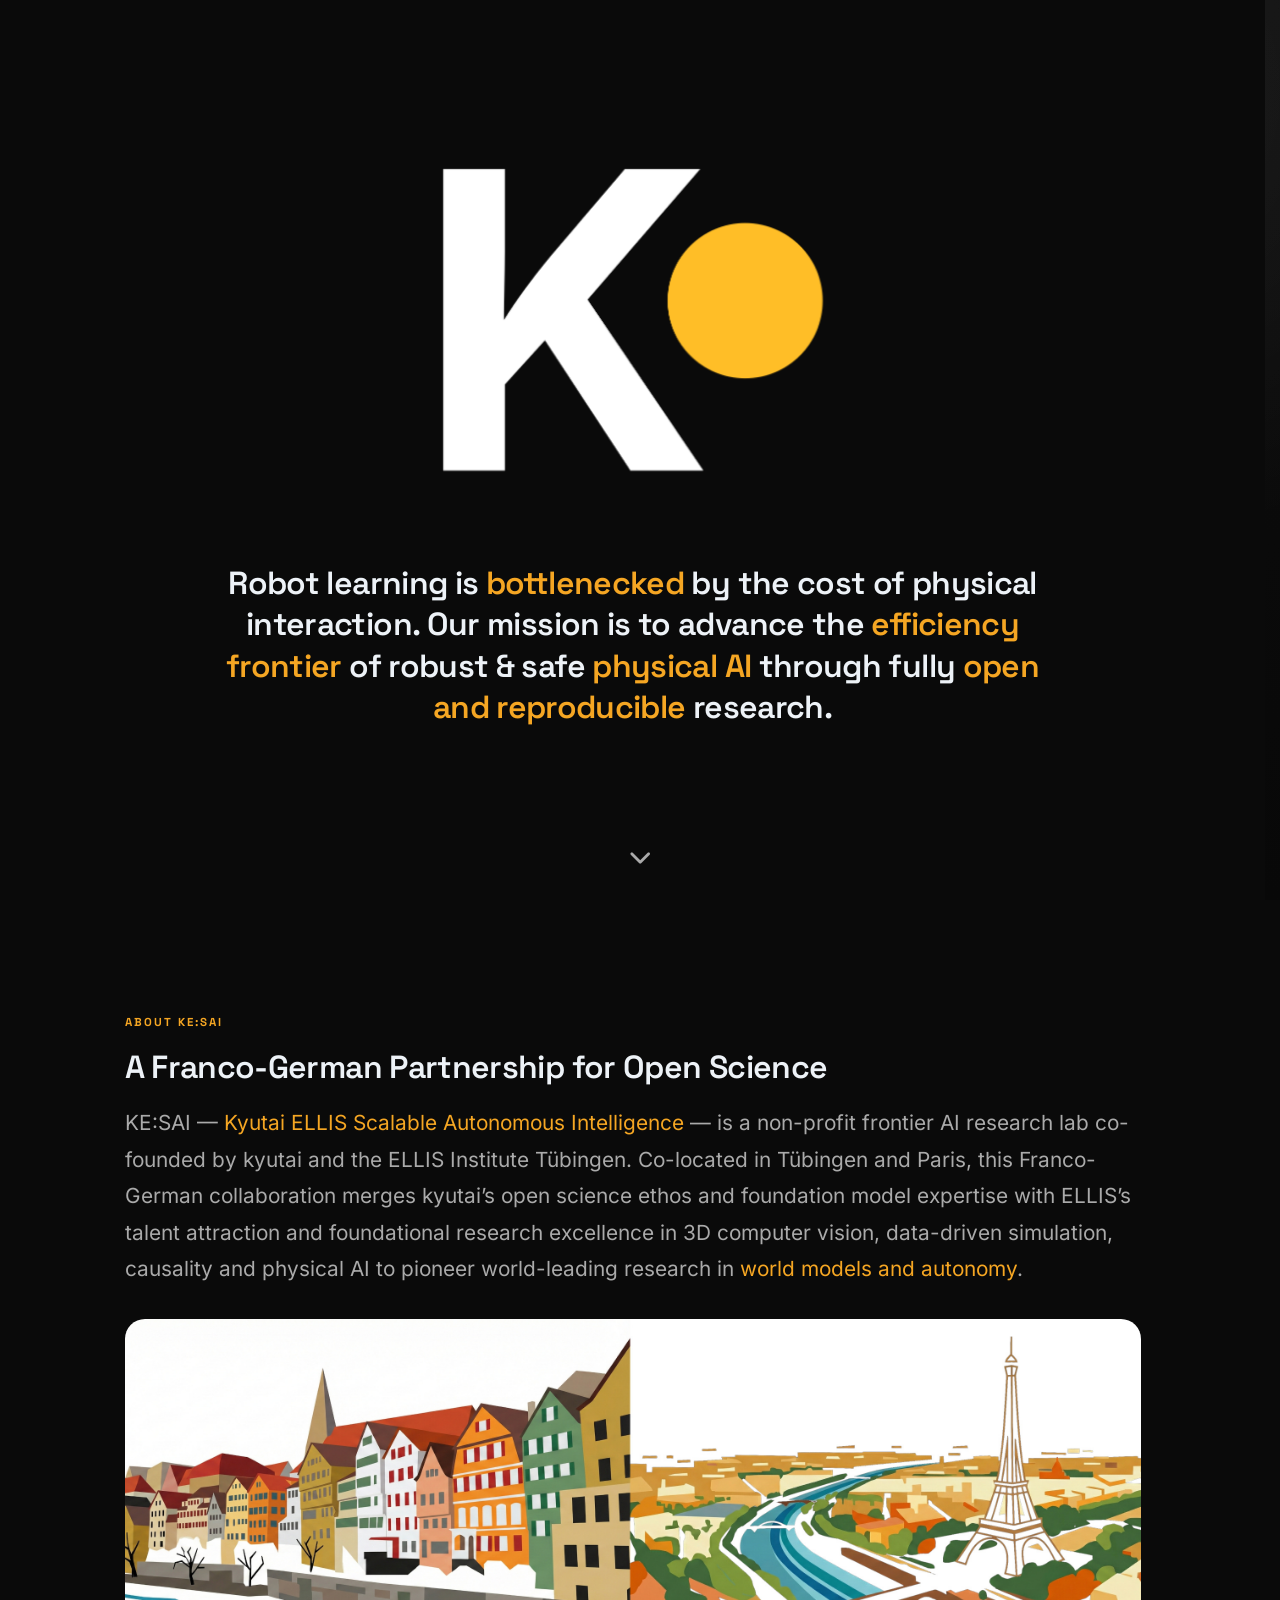
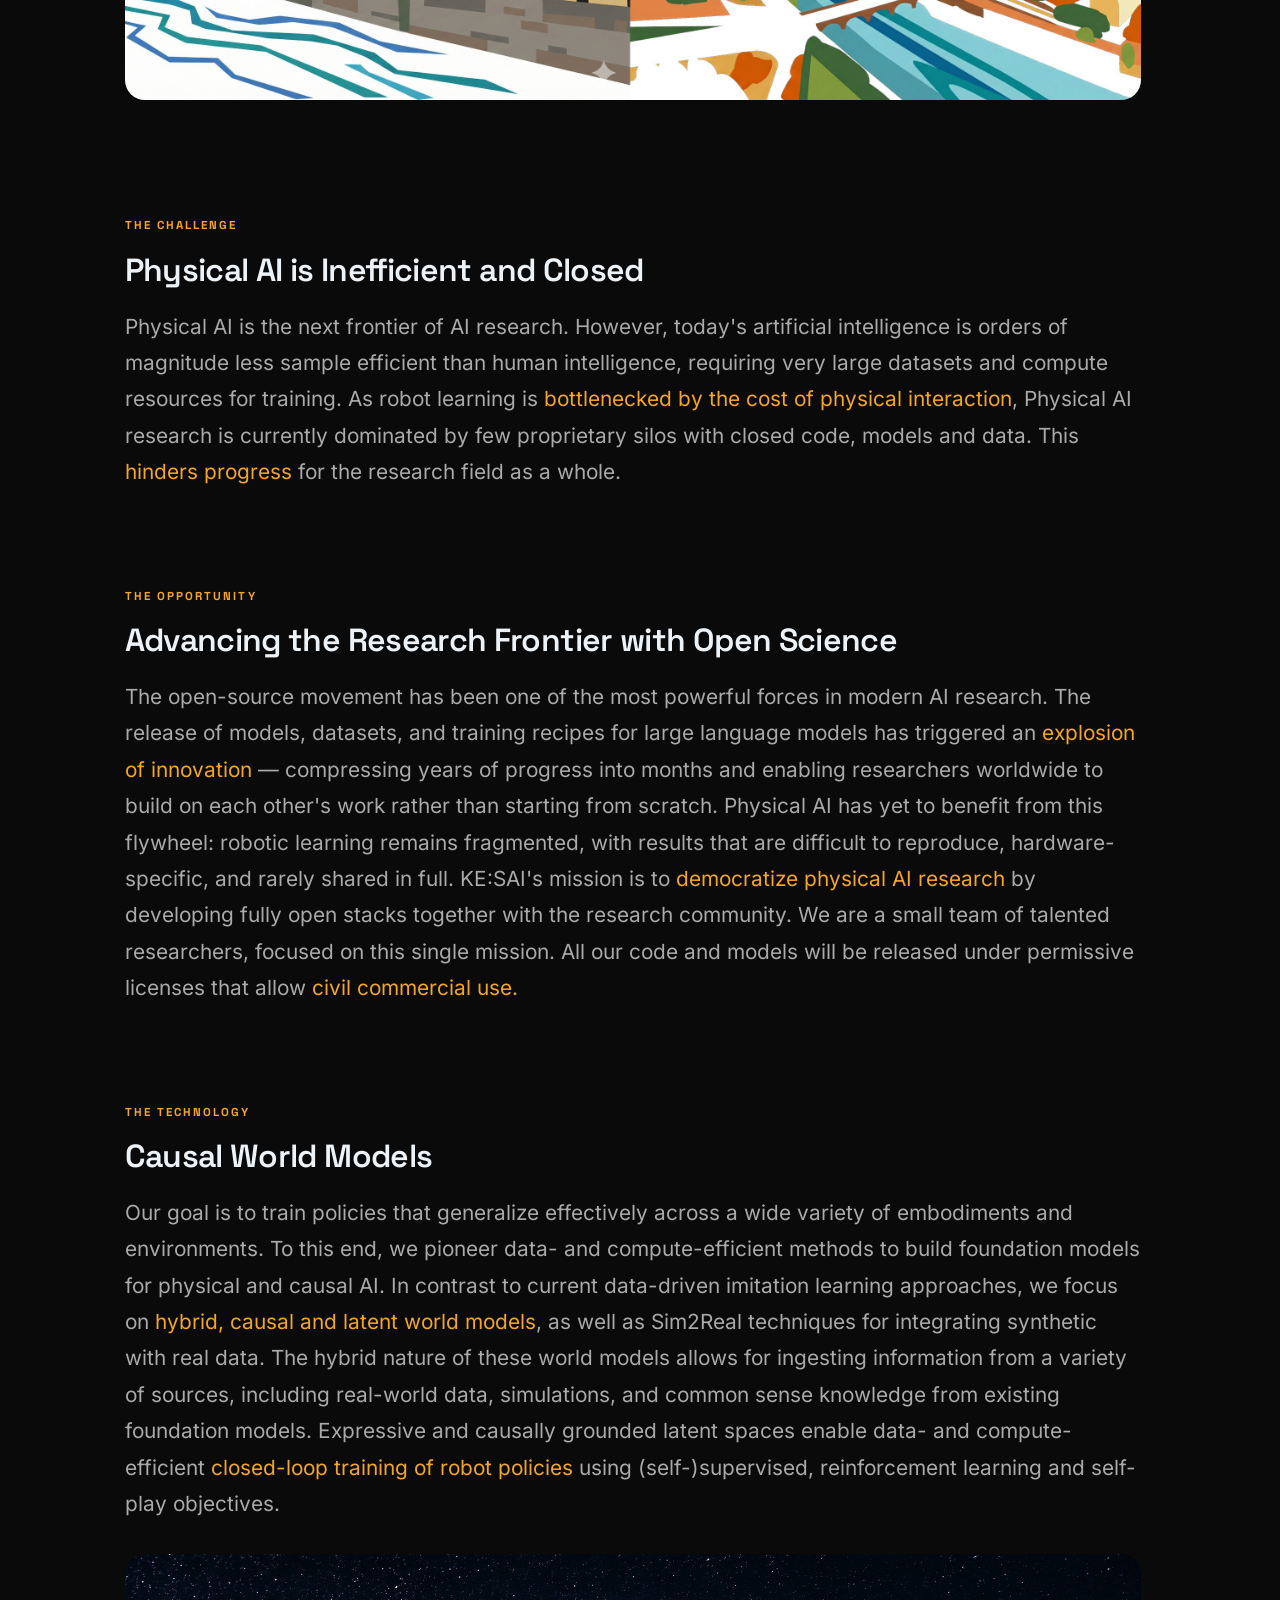
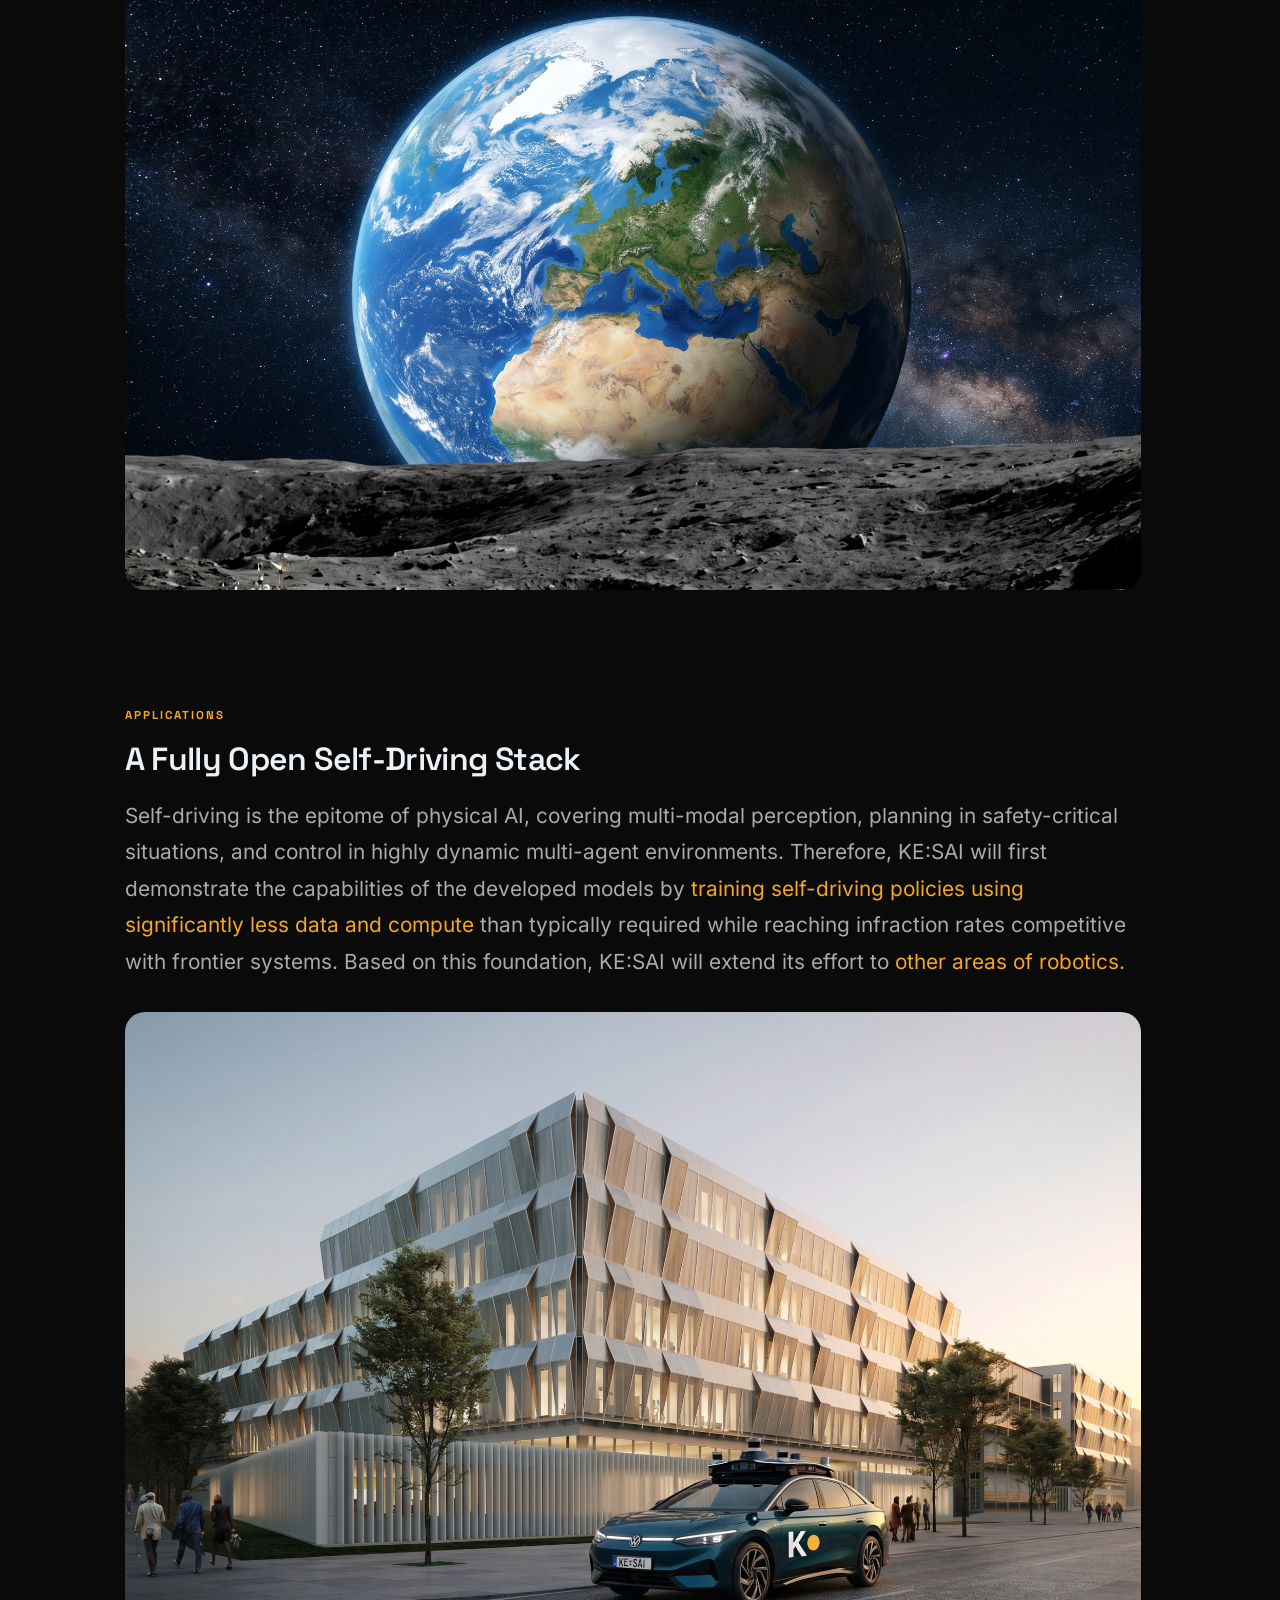
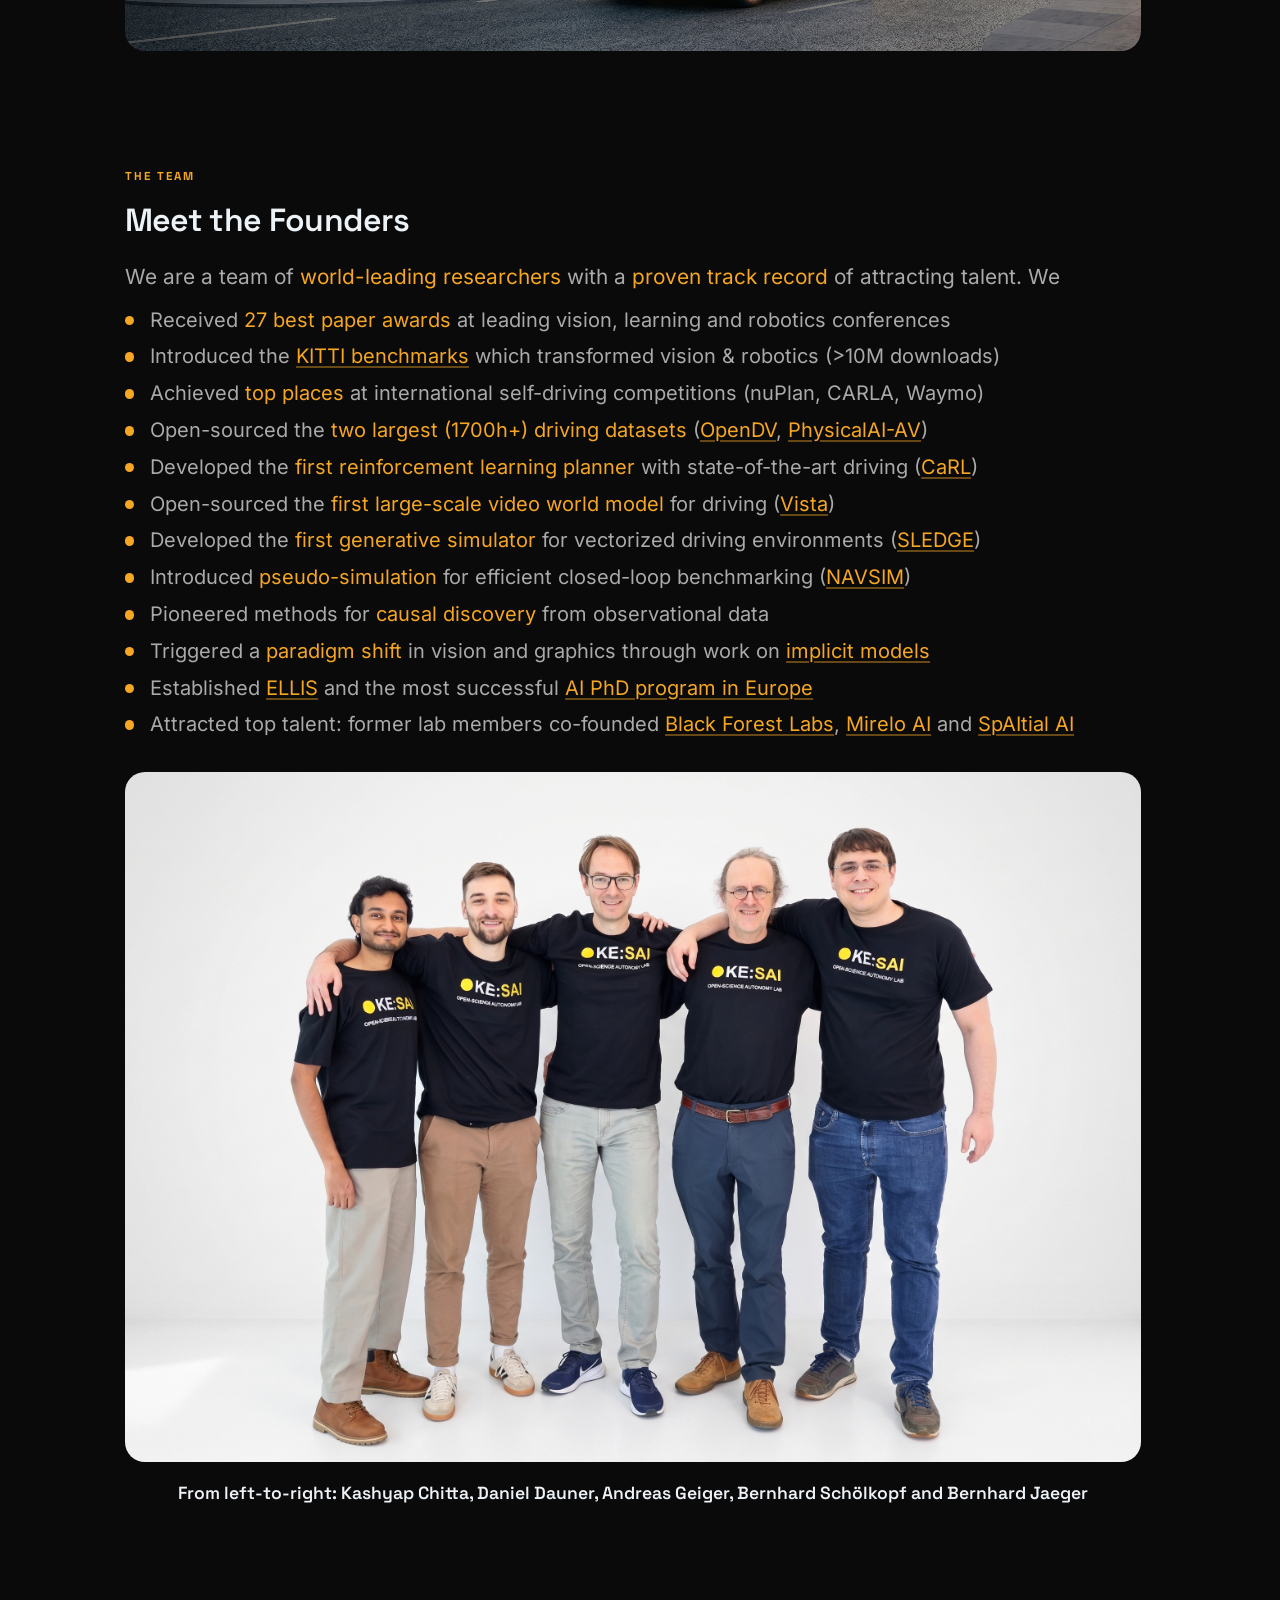
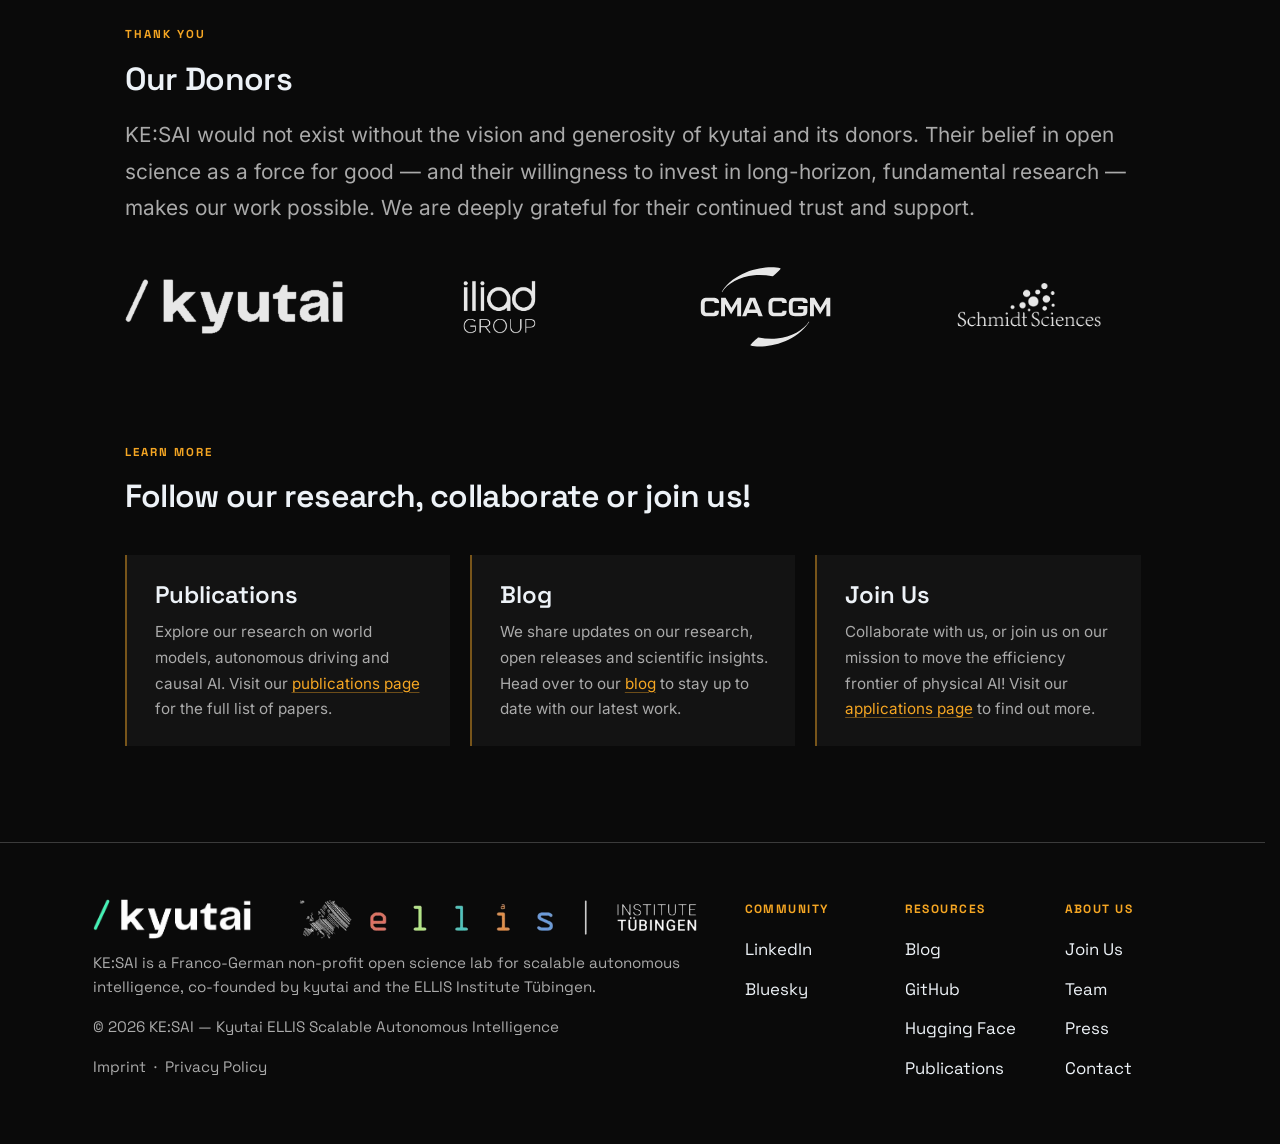
==== commit 24da3f64: "Vehicle" ====
--- a/index.html
+++ b/index.html
@@ -5,8 +5,18 @@
   <meta name="viewport" content="width=device-width, initial-scale=1.0">
   <title>KE:SAI Open Science Autonomy Lab</title>
   <meta name="description" content="KE:SAI is a Franco-German non-profit open science lab for scalable autonomous intelligence.">
+  <meta property="og:type"        content="website">
+  <meta property="og:site_name"   content="KE:SAI">
+  <meta property="og:url"         content="https://kesai.eu/">
+  <meta property="og:title"       content="KE:SAI — Open Science Autonomy Lab">
+  <meta property="og:description" content="KE:SAI is a Franco-German non-profit open science lab for scalable autonomous intelligence.">
+  <meta property="og:image"       content="https://kesai.eu/assets/og-image.jpg">
+  <meta name="twitter:card"       content="summary_large_image">
+  <meta name="twitter:title"      content="KE:SAI — Open Science Autonomy Lab">
+  <meta name="twitter:description" content="KE:SAI is a Franco-German non-profit open science lab for scalable autonomous intelligence.">
+  <meta name="twitter:image"      content="https://kesai.eu/assets/og-image.jpg">
   <link rel="icon" href="/assets/favicon.ico" type="image/x-icon">  <link rel="stylesheet" href="/assets/fonts/google/fonts.css">
-  <link rel="stylesheet" href="/assets/fonts/fontawesome/css/all.min.css">
+  <link rel="stylesheet" href="/assets/fonts/fontawesome/css/solid.min.css">
   <link rel="stylesheet" href="/site.css">
   <style>html{background:#0a0a0a}</style>
   <script>
@@ -15,6 +25,27 @@
     document.documentElement.classList.add('hero-animating');
   </script>
   <script src="/site.js" defer></script>
+  <script type="application/ld+json">
+  {
+    "@context": "https://schema.org",
+    "@type": "ResearchOrganization",
+    "name": "KE:SAI",
+    "alternateName": "Kyutai ELLIS Scalable Autonomous Intelligence",
+    "url": "https://kesai.eu/",
+    "logo": "https://kesai.eu/assets/logos/kesai.png",
+    "image": "https://kesai.eu/assets/og-image.jpg",
+    "description": "KE:SAI is a Franco-German non-profit frontier AI research lab advancing the efficiency frontier of robust and safe physical AI through fully open and reproducible research.",
+    "location": [
+      {"@type": "Place", "name": "Tübingen, Germany"},
+      {"@type": "Place", "name": "Paris, France"}
+    ],
+    "parentOrganization": [
+      {"@type": "Organization", "name": "Kyutai", "url": "https://kyutai.org/"},
+      {"@type": "Organization", "name": "ELLIS Institute Tübingen", "url": "https://ellis.eu/"}
+    ],
+    "knowsAbout": ["Physical AI", "World Models", "Autonomous Driving", "Robot Learning", "Causal AI", "3D Computer Vision", "Gaussian Splatting"]
+  }
+  </script>
 </head>
 <body>
 
@@ -68,16 +99,15 @@
     <section class="lp-section">
       <p class="section-eyebrow">Applications</p>
       <h2 class="section-title">A Fully Open Self-Driving Stack</h2>
-      <p class="section-body">        
+      <p class="section-body">
         Self-driving is the epitome of physical AI, covering multi-modal perception, planning in safety-critical situations, and control in highly dynamic multi-agent environments. Therefore, KE:SAI will first demonstrate the capabilities of the developed models by <span class="hl">training self-driving policies using significantly less data and compute</span> than typically required while reaching infraction rates competitive with frontier systems. Based on this foundation, KE:SAI will extend its effort to <span class="hl">other areas of robotics.</span>
       </p>
+      <img src="/assets/vehicle.jpg" alt="KE:SAI self-driving vehicle" class="founders-photo">
     </section>
 
     <section class="lp-section">
       <p class="section-eyebrow">The Team</p>
       <h2 class="section-title">Meet the Founders</h2>
-      <img src="/assets/founders.jpg" alt="KE:SAI founders: Kashyap Chitta, Daniel Dauner, Andreas Geiger, Bernhard Schölkopf, Bernhard Jaeger" class="founders-photo">
-      <p class="photo-caption">From left-to-right: Kashyap Chitta, Daniel Dauner, Andreas Geiger, Bernhard Schölkopf and Bernhard Jaeger</p>
       <p class="section-body">We are a team of <span class="hl">world-leading researchers</span> with a <span class="hl">proven track record</span> of attracting talent. We</p>
       <ul class="track-record-list">
         <li>Received <span class="hl">27 best paper awards</span> at leading vision, learning and robotics conferences</li>
@@ -93,6 +123,8 @@
         <li>Established <a href="https://ellis.eu/" target="_blank" rel="noopener"><span class="hl">ELLIS</span></a> and the most successful <a href="https://ellis.eu/research/phd-postdoc" target="_blank" rel="noopener"><span class="hl">AI PhD program in Europe</span></a></li>
         <li>Attracted top talent: former lab members co-founded <a href="https://bfl.ai/" target="_blank" rel="noopener"><span class="hl">Black Forest Labs</span></a>, <a href="https://www.mirelo.ai/" target="_blank" rel="noopener"><span class="hl">Mirelo AI</span></a> and <a href="https://spaitial.ai/" target="_blank" rel="noopener"><span class="hl">SpAItial AI</span></a></li>
       </ul>
+      <img src="/assets/founders.jpg" alt="KE:SAI founders: Kashyap Chitta, Daniel Dauner, Andreas Geiger, Bernhard Schölkopf, Bernhard Jaeger" class="founders-photo">
+      <p class="photo-caption">From left-to-right: Kashyap Chitta, Daniel Dauner, Andreas Geiger, Bernhard Schölkopf and Bernhard Jaeger</p>
     </section>
 
     <section class="lp-section">
--- a/assets/fonts/fontawesome/css/solid.min.css
+++ b/assets/fonts/fontawesome/css/solid.min.css
@@ -0,0 +1,6 @@
+/*!
+ * Font Awesome Free 6.7.2 by @fontawesome - https://fontawesome.com
+ * License - https://fontawesome.com/license/free (Icons: CC BY 4.0, Fonts: SIL OFL 1.1, Code: MIT License)
+ * Copyright 2024 Fonticons, Inc.
+ */
+:host,:root{--fa-style-family-classic:"Font Awesome 6 Free";--fa-font-solid:normal 900 1em/1 "Font Awesome 6 Free"}@font-face{font-family:"Font Awesome 6 Free";font-style:normal;font-weight:900;font-display:block;src:url(/assets/fonts/fontawesome/webfonts/fa-solid-900.woff2) format("woff2"),url(/assets/fonts/fontawesome/webfonts/fa-solid-900.ttf) format("truetype")}.fa,.fa-brands,.fa-regular,.fa-solid,.fab,.far,.fas{-moz-osx-font-smoothing:grayscale;-webkit-font-smoothing:antialiased;display:var(--fa-display,inline-block);font-style:normal;font-variant:normal;line-height:1;text-rendering:auto}.fa-brands:before,.fa-regular:before,.fa-solid:before,.fa:before,.fab:before,.far:before,.fas:before{content:var(--fa)}.fa-classic,.fa-regular,.fa-solid,.far,.fas{font-family:"Font Awesome 6 Free"}.fa-solid,.fas{font-weight:900}.fa-chevron-down{--fa:"\f078"}.fa-chevron-up{--fa:"\f077"}.fa-envelope{--fa:"\f0e0"}.fa-globe{--fa:"\f0ac"}.fa-graduation-cap,.fa-mortar-board{--fa:"\f19d"}
--- a/site.css
+++ b/site.css
@@ -194,11 +194,11 @@
 /* ── Mobile nav ─────────────────────────────────────────────── */
 .mobile-nav-group {
   font-family: var(--font-sans);
-  font-size: .7rem;
-  font-weight: 600;
-  letter-spacing: .1em;
-  text-transform: uppercase;
-  color: var(--muted);
+  font-size: 1rem;
+  font-weight: 500;
+  letter-spacing: .02em;
+  text-transform: none;
+  color: var(--secondary);
   padding-top: .25rem;
 }
 
@@ -293,16 +293,6 @@
 }
 
 /* ── Landing page sections ──────────────────────────────────── */
-.hero-tagline {
-  font-family: var(--font-sans);
-  font-size: .8rem;
-  font-weight: 500;
-  color: var(--muted);
-  letter-spacing: .14em;
-  text-transform: uppercase;
-  margin-top: 1.75rem;
-}
-
 .hero-slogan {
   font-family: var(--font-sans);
   font-size: clamp(1.5rem, 2.5vw, 2.2rem);
@@ -322,18 +312,6 @@
   max-width: var(--max-w);
   margin: 0 auto;
   padding: 3rem var(--pad-x);
-  border-top: 0px solid var(--border);
-}
-
-.about-section {
-  padding-top: 3rem;
-  padding-bottom: 3rem;
-}
-
-.about-section .section-body {
-  font-size: 1.12rem;
-  max-width: 72ch;
-  color: var(--secondary);
 }
 
 .track-record-list {
@@ -395,6 +373,8 @@
   margin-bottom: 1.25rem;
 }
 
+.legal-h { margin-top: 2rem; }
+
 .section-body {
   font-family: var(--font-serif);
   font-size: 1.3rem;
@@ -434,18 +414,6 @@
 }
 
 /* ── Founders section (homepage) ───────────────────────────── */
-.founders-section {
-  padding-top: 0;
-}
-
-.founders-section::before {
-  content: '';
-  display: block;
-  height: 1px;
-  background: var(--border);
-  margin-bottom: 2rem;
-}
-
 .donor-logos {
   display: grid;
   grid-template-columns: repeat(4, 1fr);
@@ -465,16 +433,6 @@
 
 .donor-logos img:hover {
   opacity: 1;
-}
-
-.founders-title {
-  font-family: var(--font-sans);
-  font-size: 1.2rem;
-  font-weight: 600;
-  color: var(--secondary);
-  letter-spacing: .06em;
-  text-transform: uppercase;
-  margin-bottom: 3rem;
 }
 
 /* ── Team grid ──────────────────────────────────────────────── */
@@ -612,9 +570,22 @@
   50%       { transform: translateX(-50%) translateY(7px); }
 }
 
+/* Pre-hide pub-cards before JS sets up reveal classes */
+html.pub-loading .pub-card {
+  opacity: 0 !important;
+  transition: none !important;
+}
+
 /* Pre-hide all animated hero content to prevent FOUC during hero animation */
 html.hero-animating main > section:not(.hero),
-html.hero-animating main > section:not(.hero) *,
+html.hero-animating .section-eyebrow,
+html.hero-animating .section-title,
+html.hero-animating .section-body,
+html.hero-animating .founders-photo,
+html.hero-animating .photo-caption,
+html.hero-animating .feature-card,
+html.hero-animating .track-record-list li,
+html.hero-animating .team-card,
 html.hero-animating .hero-logo,
 html.hero-animating .hero-slogan {
   opacity: 0 !important;
@@ -699,9 +670,6 @@
 
 .footer-col {
   min-width: 8rem;
-}
-
-.footer-col {
   display: flex;
   flex-direction: column;
   gap: .7rem;
@@ -729,7 +697,6 @@
 
 /* ── Publications ───────────────────────────────────────────── */
 .pub-list {
-  list-style: none;
   display: flex;
   flex-direction: column;
   gap: 0;
@@ -777,7 +744,7 @@
 
 .pub-title {
   font-family: var(--font-sans);
-  font-size: 1.1rem;
+  font-size: 1.2rem;
   font-weight: 600;
   color: var(--text);
   line-height: 1.35;
@@ -991,6 +958,6 @@
   .footer-partner-logos img { width: 100%; height: auto; }
   .donor-logos  { grid-template-columns: repeat(2, 1fr); gap: 1.5rem; }
 
-  .team-grid    { grid-template-columns: repeat(3, 1fr); gap: 1rem .75rem; }
+  .team-grid    { grid-template-columns: repeat(2, 1fr); gap: 1rem .75rem; }
   .feature-grid { grid-template-columns: 1fr; }
 }
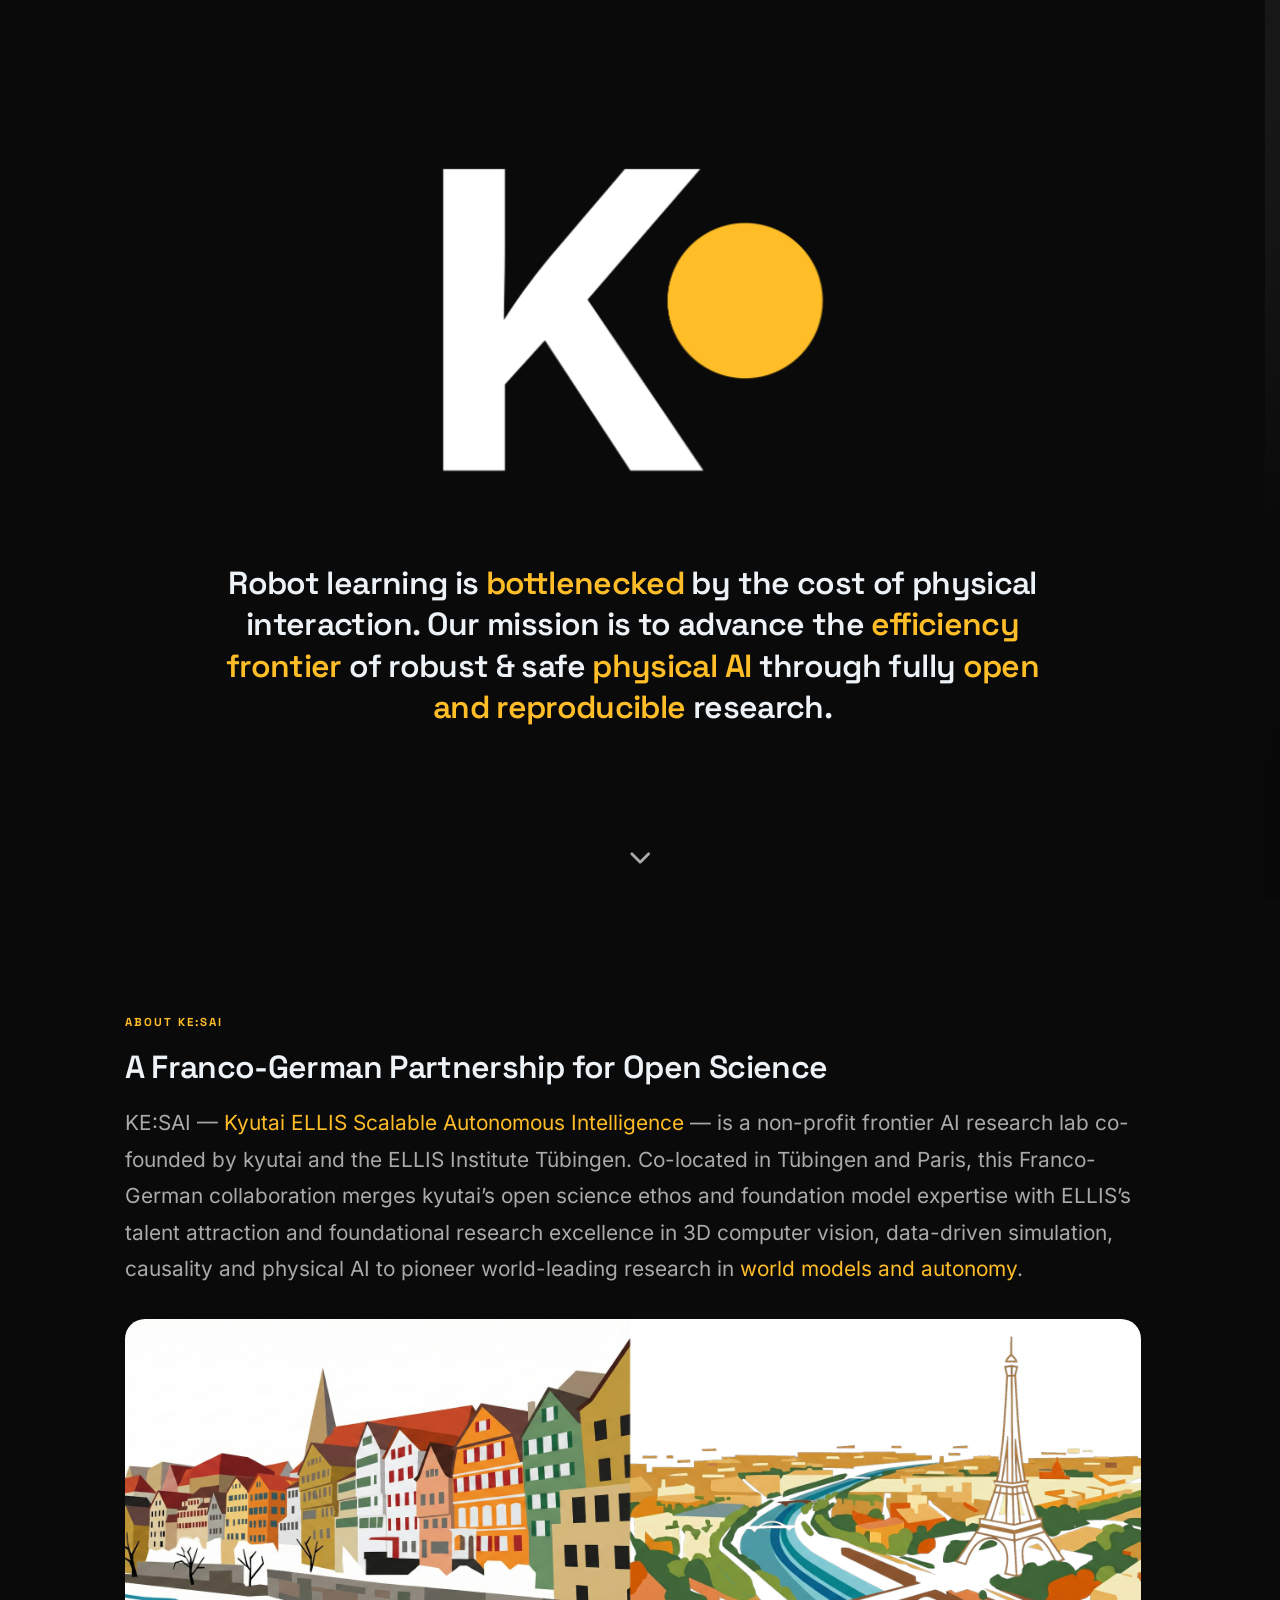
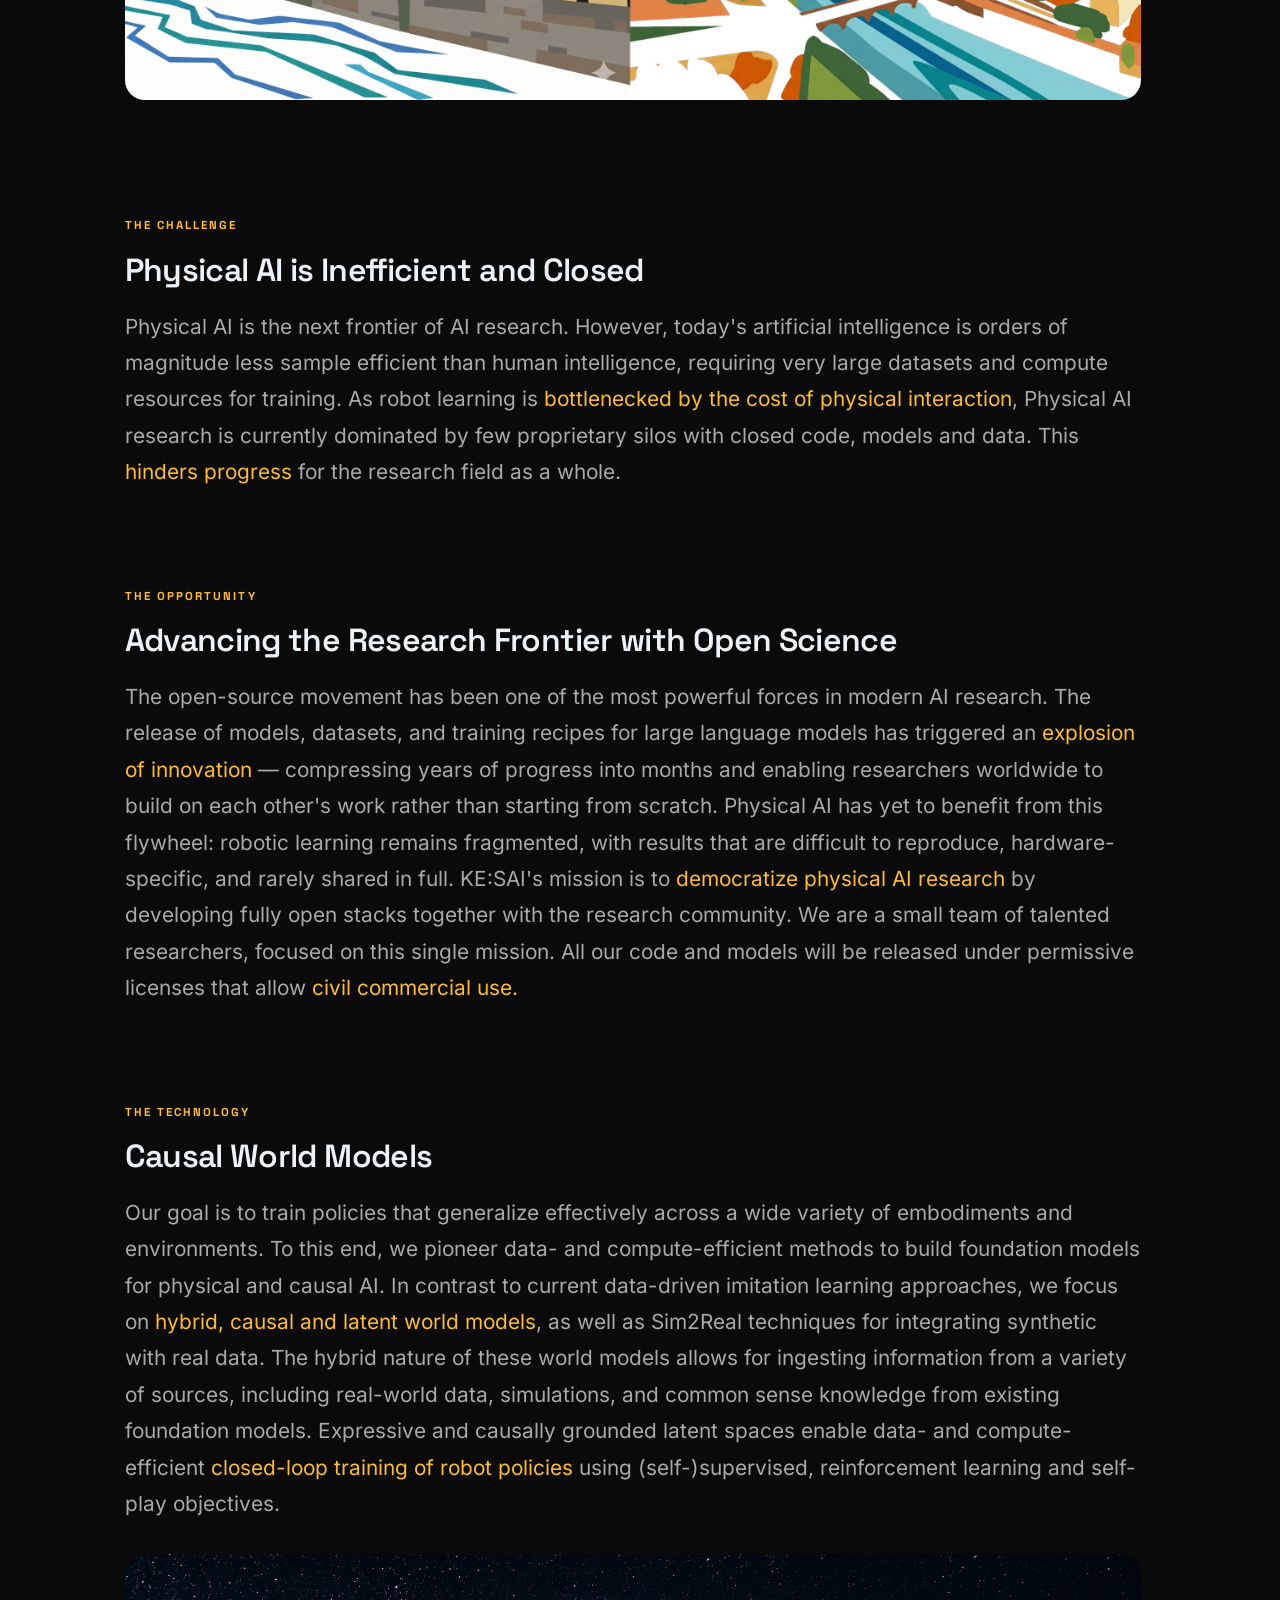
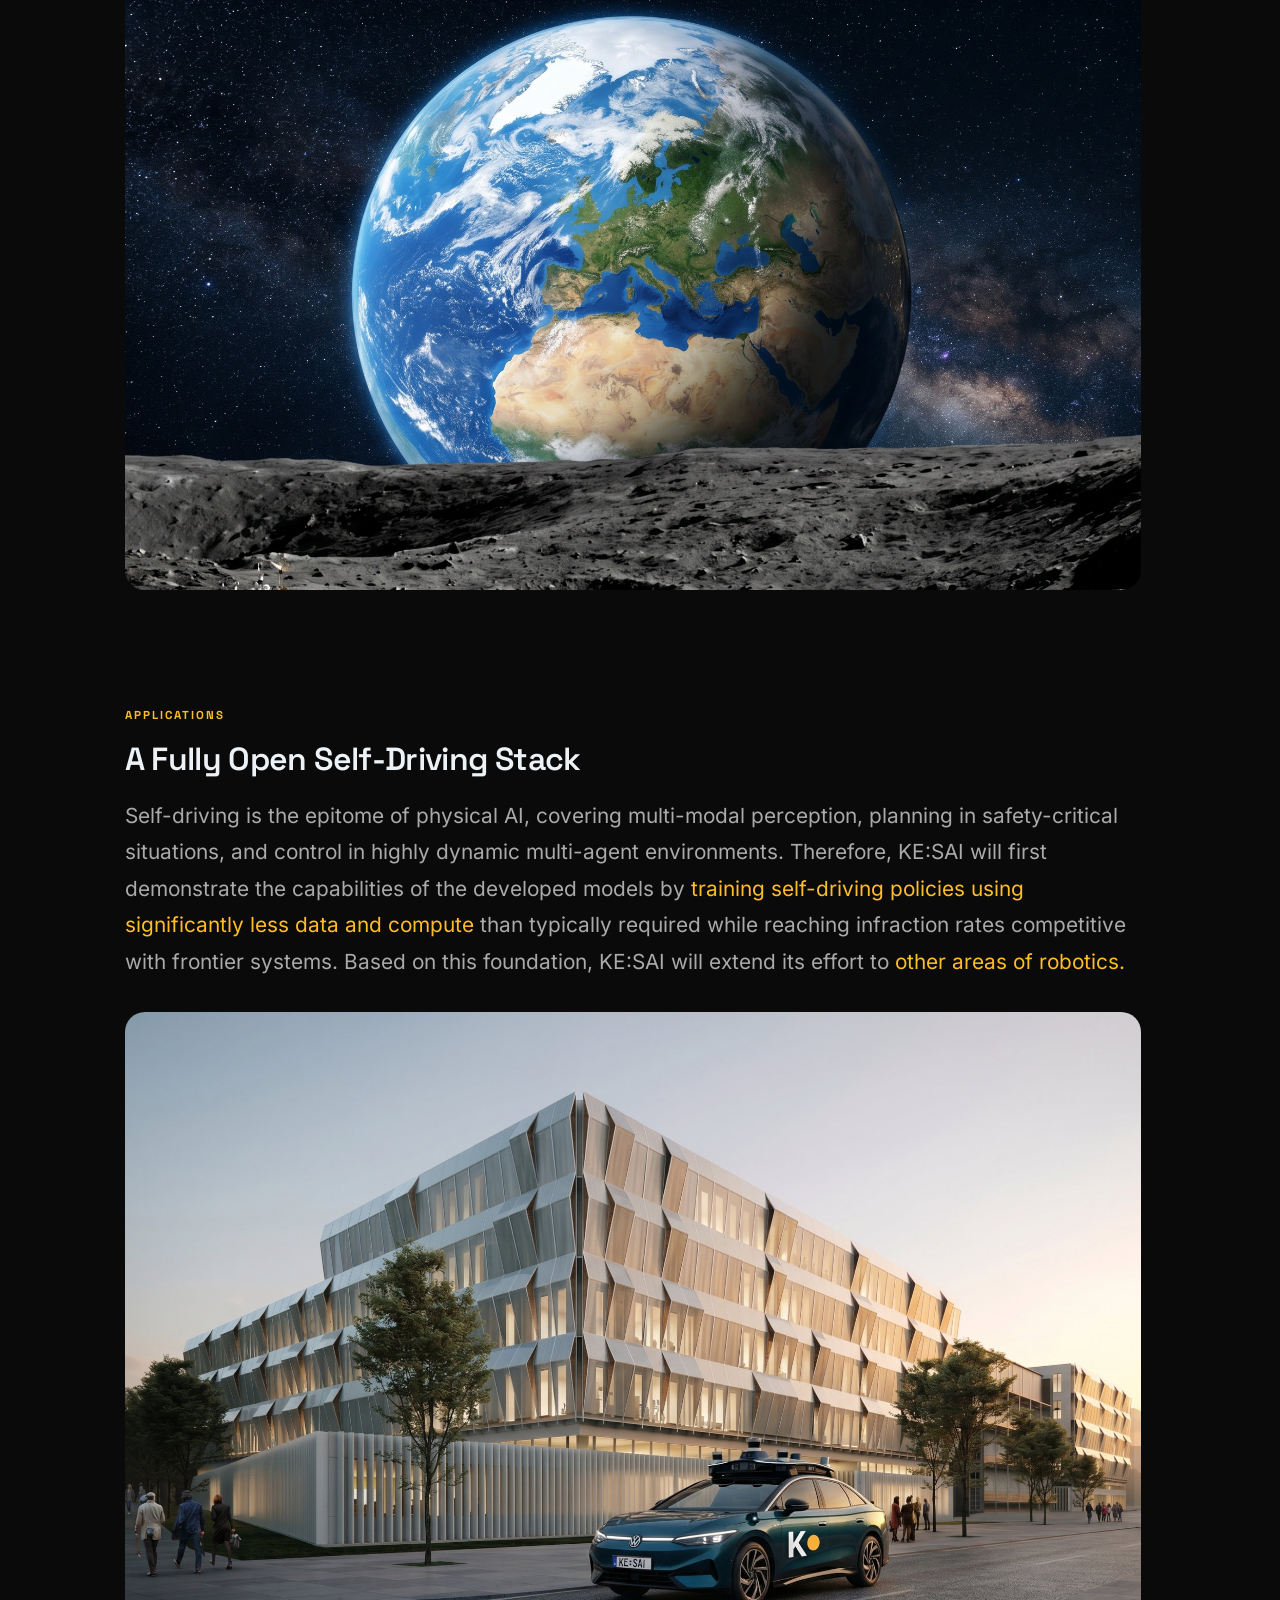
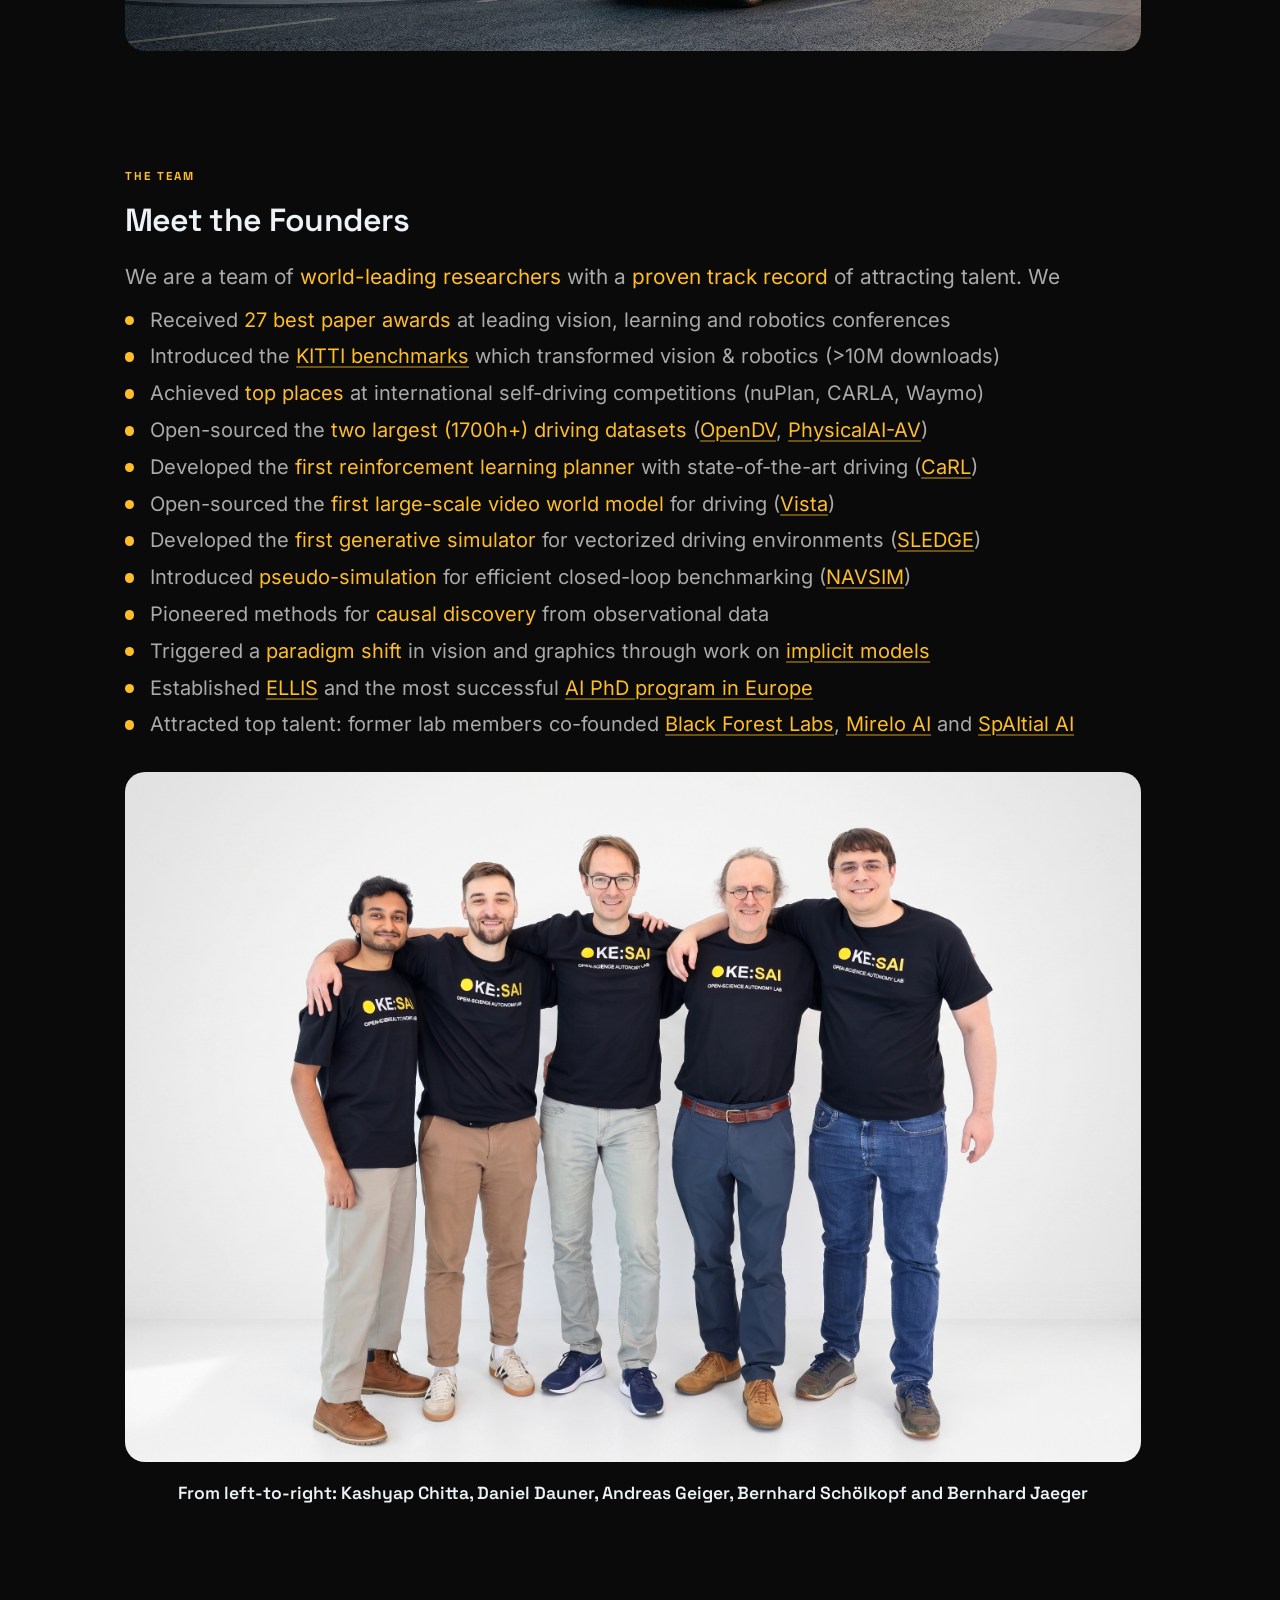
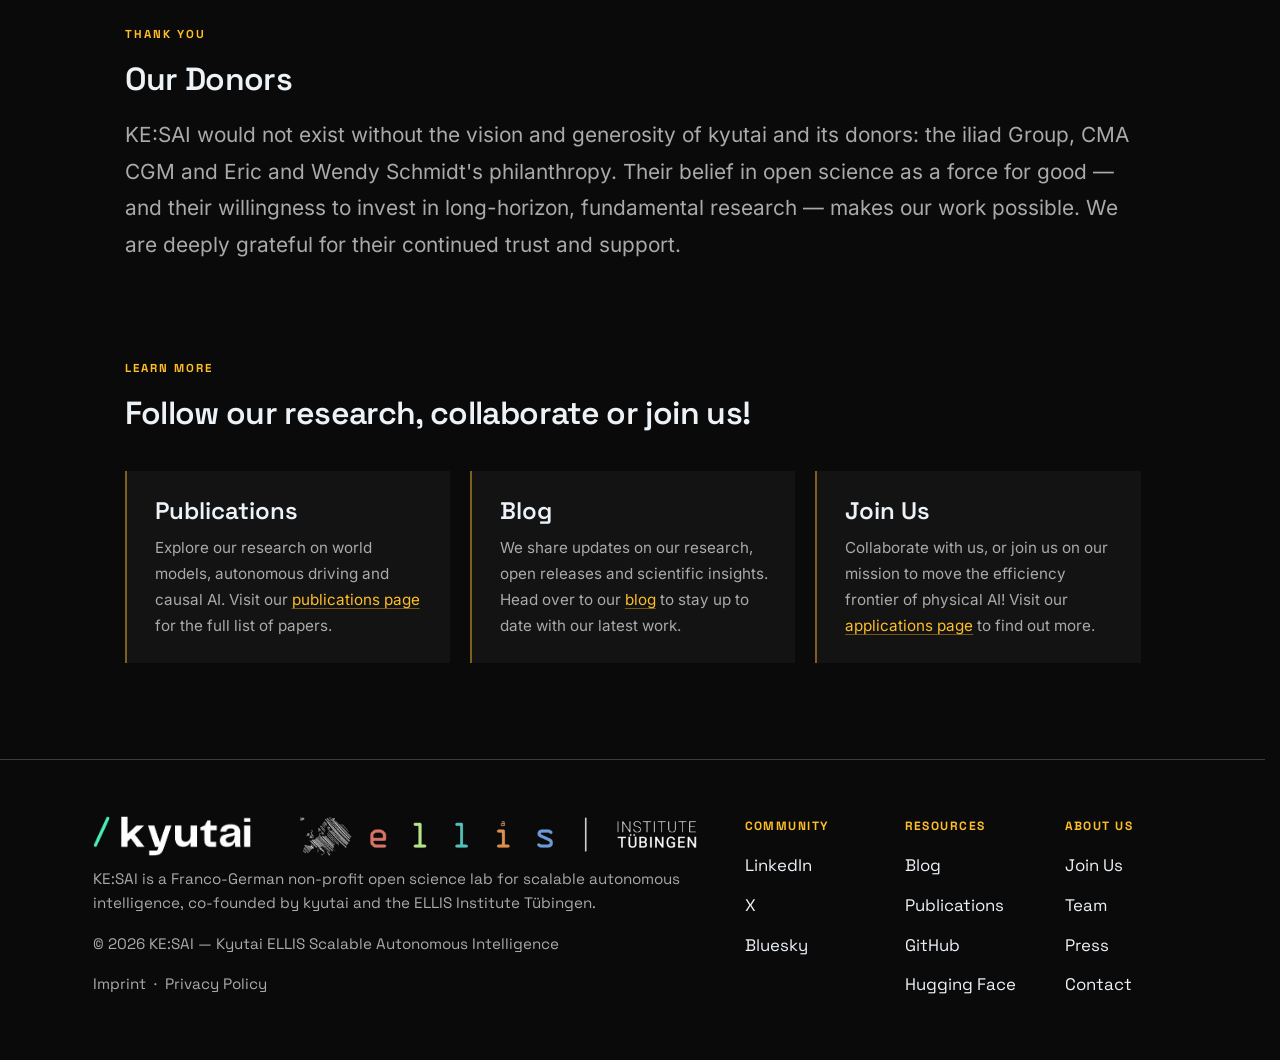
==== commit 2558abb9: "Donors" ====
--- a/index.html
+++ b/index.html
@@ -131,14 +131,8 @@
       <p class="section-eyebrow">Thank You</p>
       <h2 class="section-title">Our Donors</h2>
       <p class="section-body">
-        KE:SAI would not exist without the vision and generosity of kyutai and its donors. Their belief in open science as a force for good — and their willingness to invest in long-horizon, fundamental research — makes our work possible. We are deeply grateful for their continued trust and support.
+        KE:SAI would not exist without the vision and generosity of kyutai and its donors: the iliad Group, CMA CGM and Eric and Wendy Schmidt's philanthropy. Their belief in open science as a force for good — and their willingness to invest in long-horizon, fundamental research — makes our work possible. We are deeply grateful for their continued trust and support.
       </p>
-      <div class="donor-logos">
-        <img src="/assets/logos/kyutai.png" alt="Kyutai">
-        <img src="/assets/logos/iliad.png" alt="Iliad">
-        <img src="/assets/logos/cma_cgm.svg" alt="CMA CGM">
-        <img src="/assets/logos/schmidt_sciences.png" alt="Schmidt Sciences">
-      </div>
     </section>
 
     <section class="lp-section">
--- a/site.css
+++ b/site.css
@@ -2,8 +2,8 @@
 *, *::before, *::after { box-sizing: border-box; margin: 0; padding: 0; }
 
 :root {
-  --amber:        #F5A623;
-  --amber-soft:   rgba(245, 166, 35, 0.10);
+  --amber:        #FFBE27;
+  --amber-soft:   rgba(255, 190, 39, 0.10);
   --bg:           #0a0a0a;
   --surface:      rgba(255, 255, 255, 0.04);
   --surface-hover: rgba(255, 255, 255, 0.07);
@@ -48,15 +48,15 @@
   inset: 0;
   z-index: -1;
   background:
-    radial-gradient(circle at 12%  8%,  rgba(245, 166, 35, 0.22), transparent 44%),
+    radial-gradient(circle at 12%  8%,  rgba(255, 190, 39, 0.22), transparent 44%),
     radial-gradient(circle at 86% 10%,  rgba(255, 255, 255, 0.07), transparent 34%),
-    radial-gradient(circle at 58% 90%,  rgba(245, 166, 35, 0.10), transparent 40%),
+    radial-gradient(circle at 58% 90%,  rgba(255, 190, 39, 0.10), transparent 40%),
     linear-gradient(180deg, #0d0d0d 0%, #080808 100%);
   pointer-events: none;
 }
 
 a { color: inherit; text-decoration: none; }
-p a, li a { color: var(--amber); text-decoration: underline; text-decoration-color: rgba(245, 166, 35, 0.4); text-underline-offset: 3px; transition: text-decoration-color .15s; }
+p a, li a { color: var(--amber); text-decoration: underline; text-decoration-color: rgba(255, 190, 39, 0.4); text-underline-offset: 3px; transition: text-decoration-color .15s; }
 p a:hover, li a:hover { text-decoration-color: var(--amber); }
 img { display: block; }
 main { flex: 1 0 auto; padding-bottom: 3rem; }
@@ -393,7 +393,7 @@
 
 .feature-card {
   padding: 1.5rem 1.5rem 1.5rem 1.75rem;
-  border-left: 2px solid rgba(245, 166, 35, 0.45);
+  border-left: 2px solid rgba(255, 190, 39, 0.45);
   background: var(--surface);
 }
 
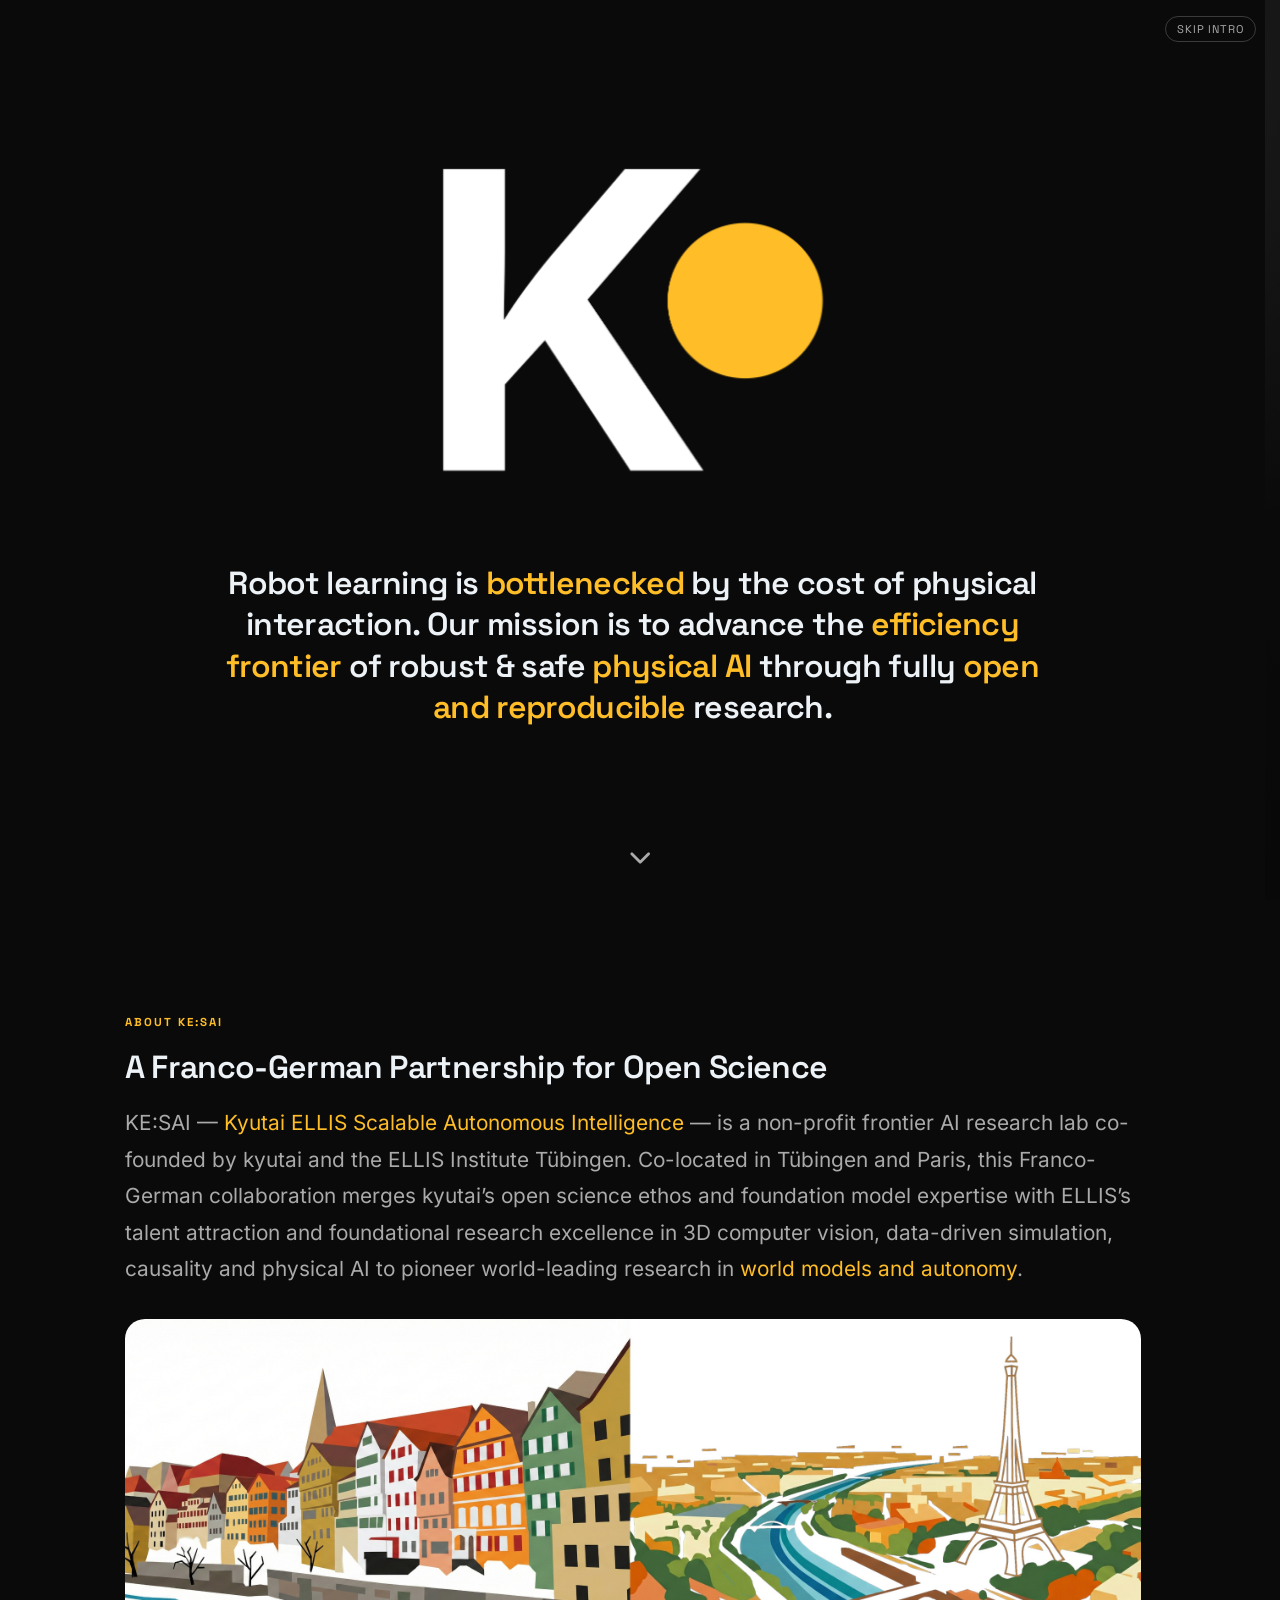
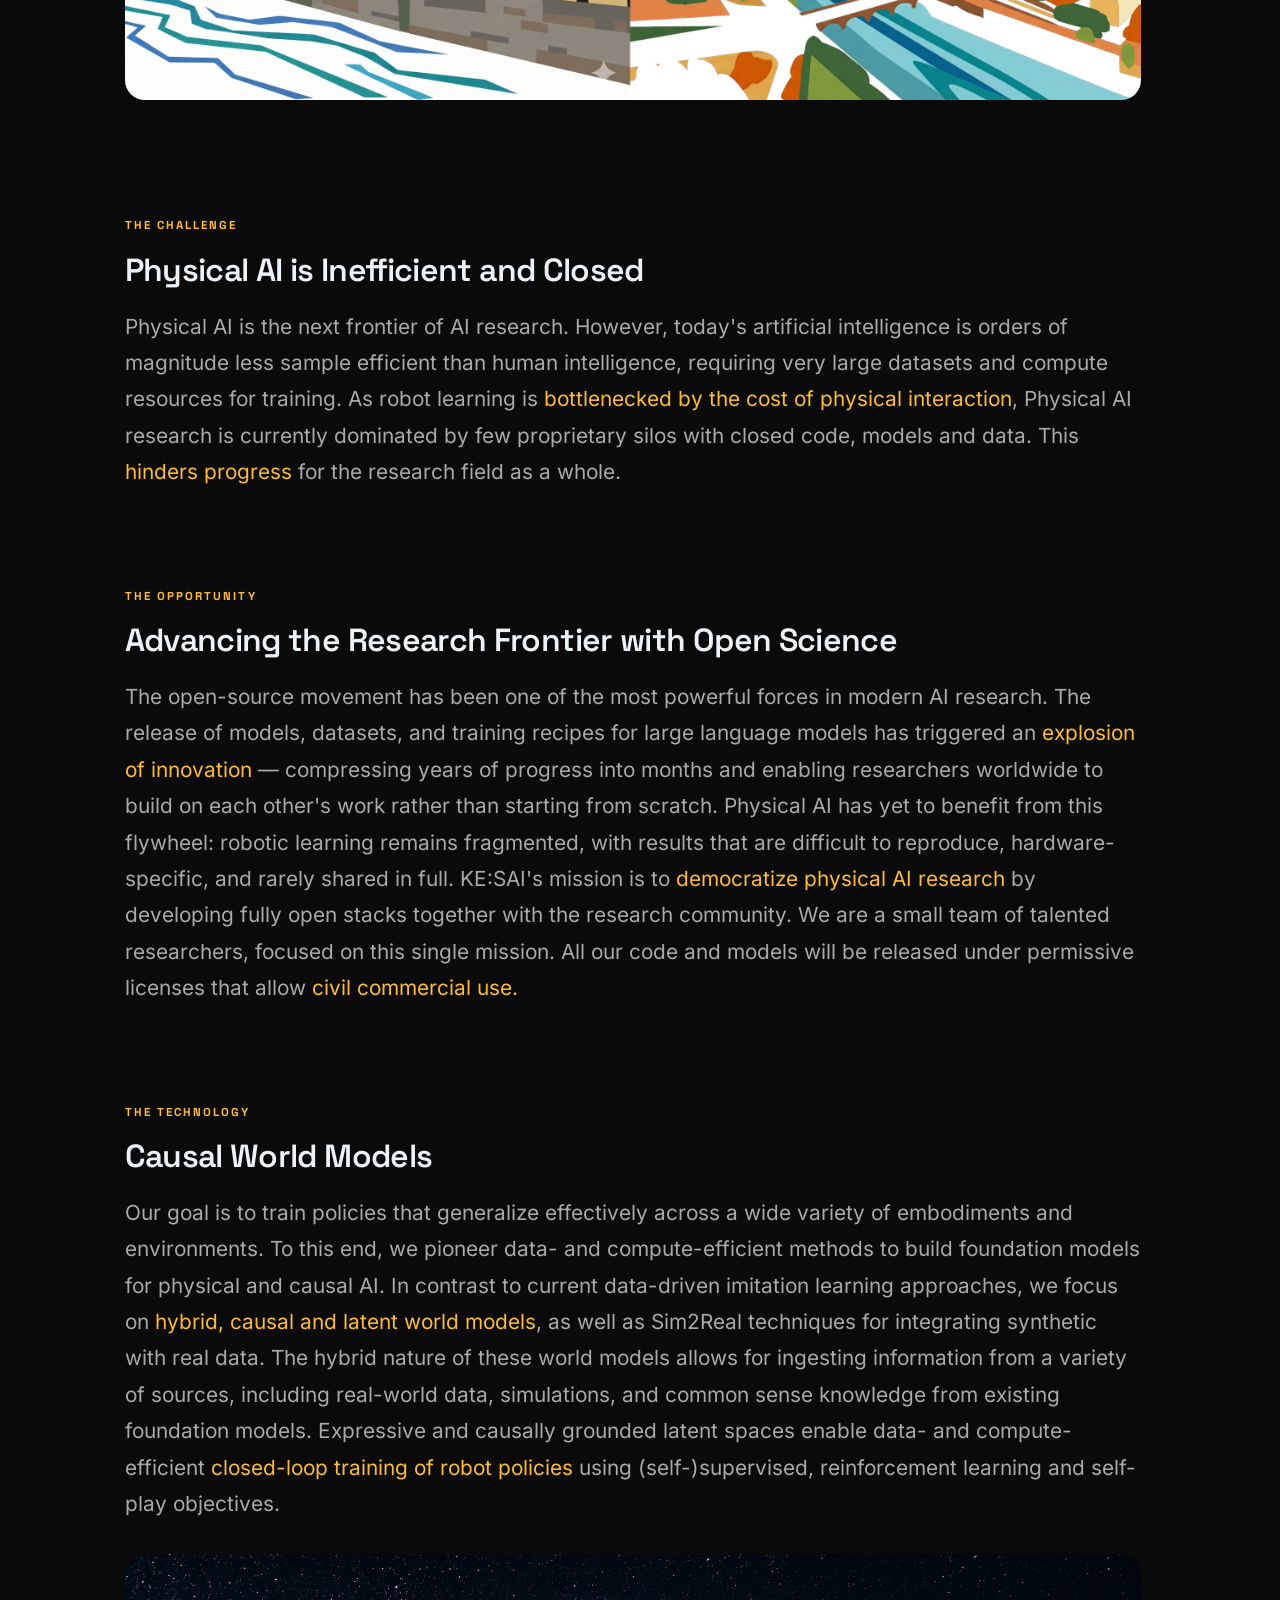
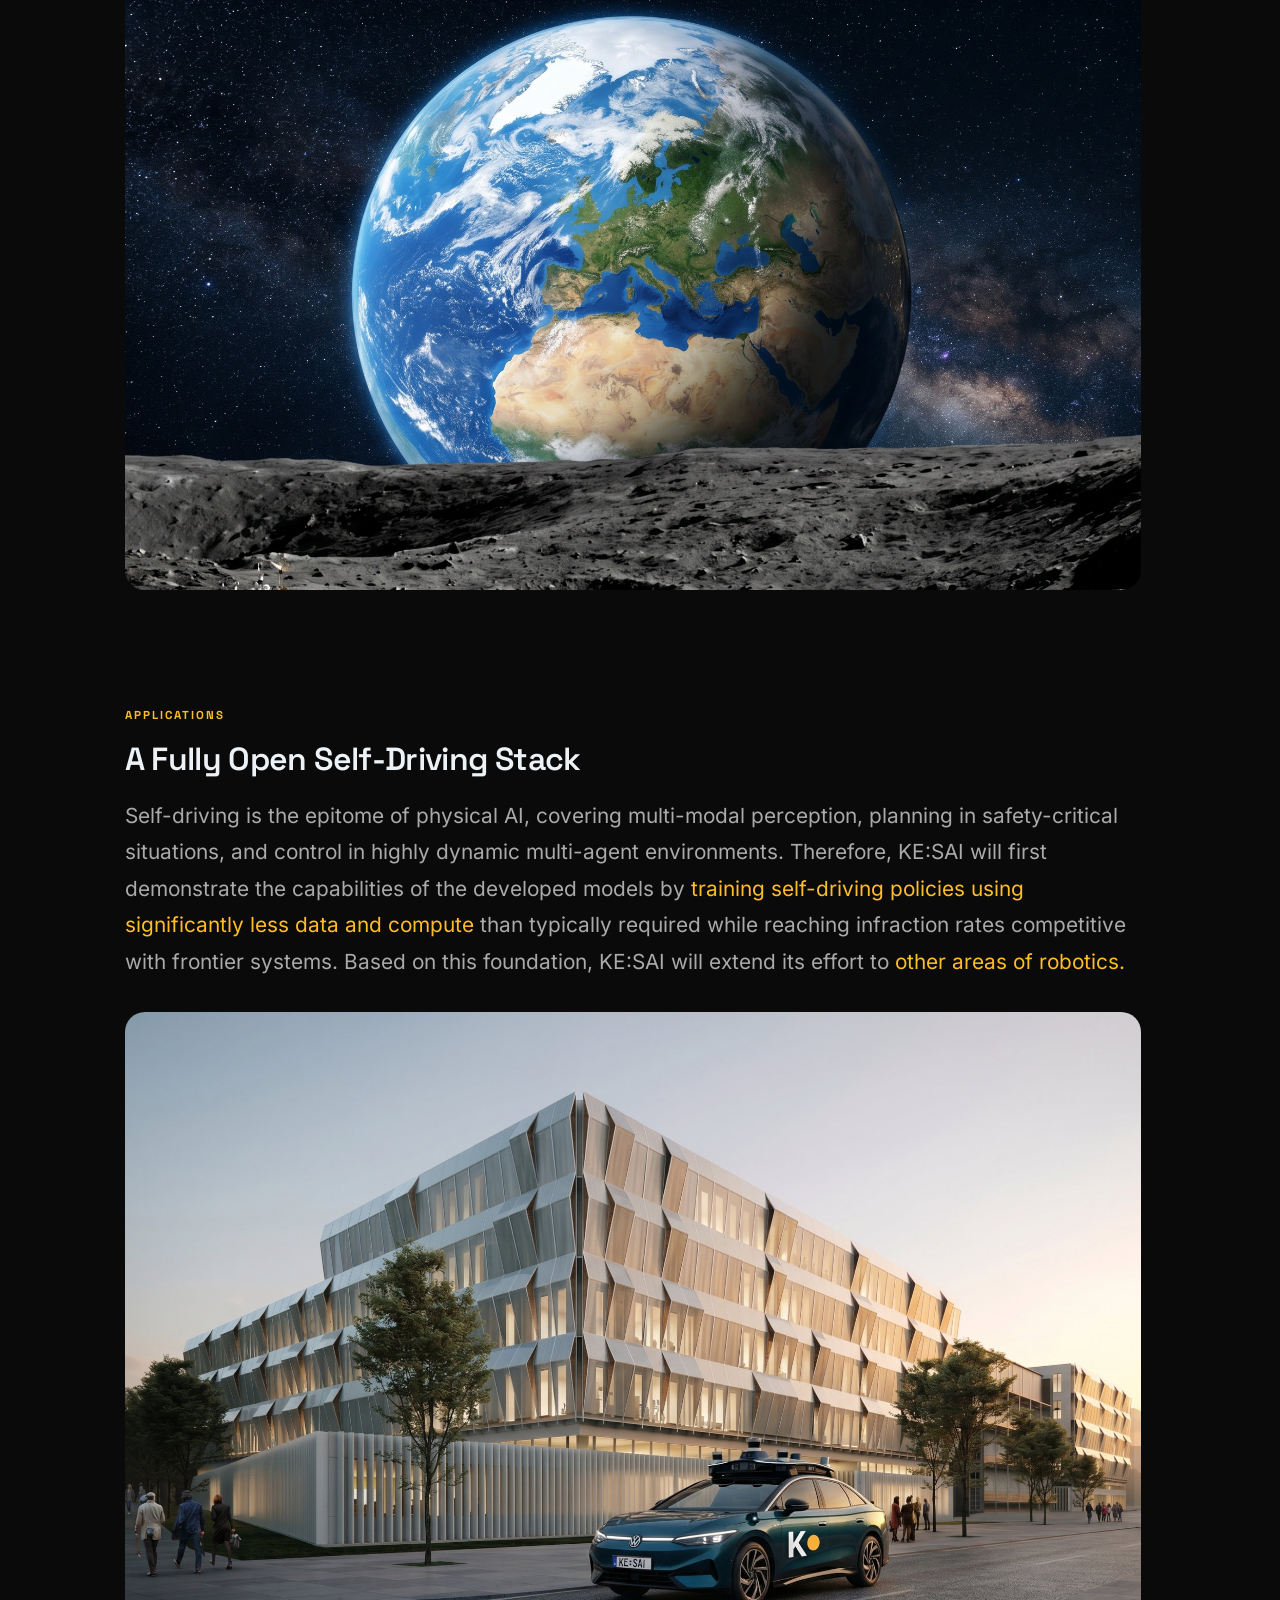
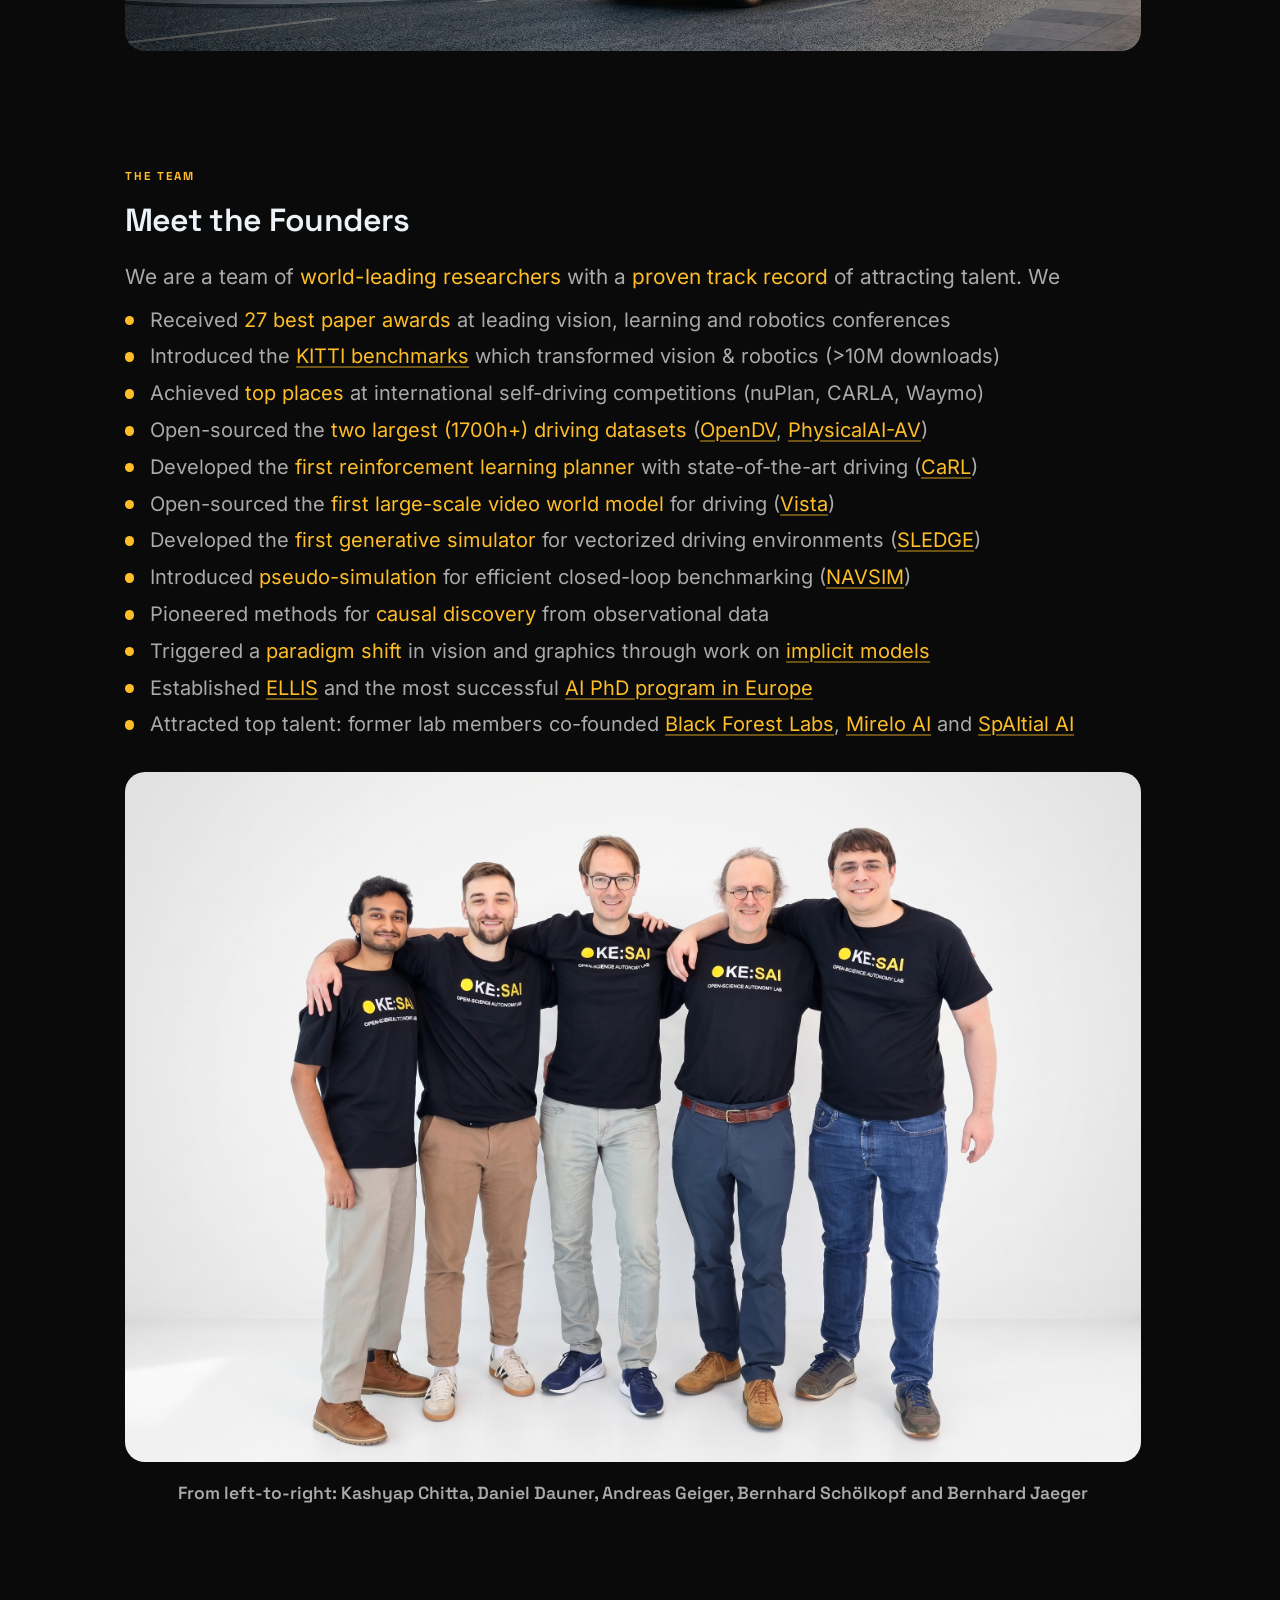
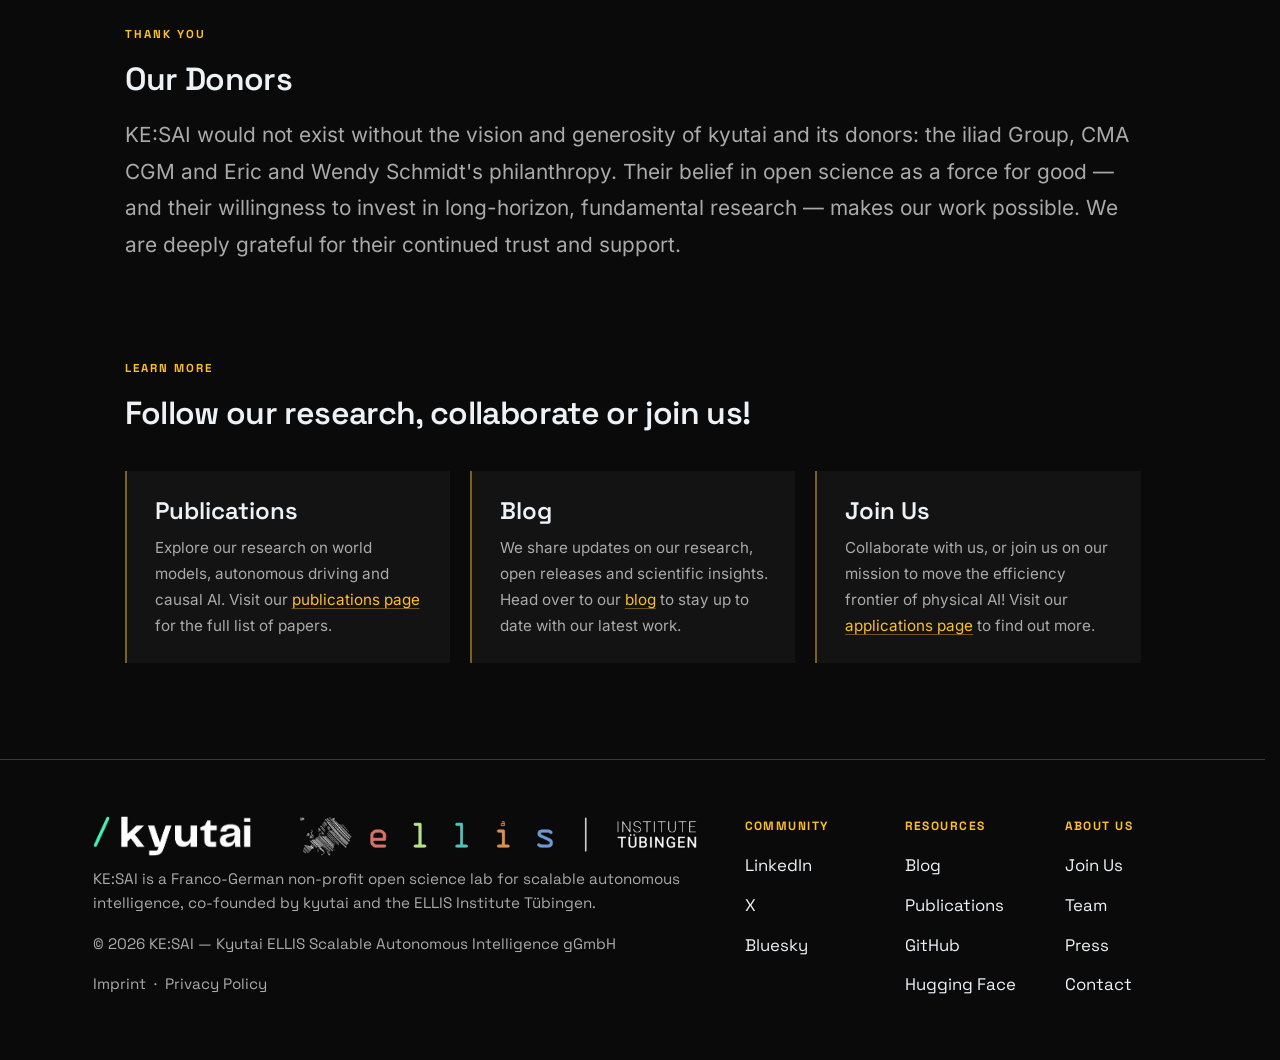
==== commit ba88c7e2: "deploy: kesai-labs/kesai-labs-private.github.io@fbf4261776ddb2badc0416cfa8358ec6675ff2f4" ====
--- a/index.html
+++ b/index.html
@@ -50,6 +50,7 @@
 <body>
 
   <header id="site-header"></header>
+  <button id="skip-intro" class="skip-intro-btn">Skip intro</button>
 
   <main>
 
--- a/site.css
+++ b/site.css
@@ -346,12 +346,14 @@
   font-family: var(--font-sans);
   font-size: 1.1rem;
   font-weight: 600;
-  color: var(--text);
+  color: var(--secondary);
   line-height: 1.3;
   margin-top: 0rem;
   margin-bottom: 1.5rem;
   text-align: center;
 }
+
+.photo-caption strong { color: var(--text); }
 
 .section-eyebrow {
   font-family: var(--font-sans);
@@ -570,8 +572,51 @@
   50%       { transform: translateX(-50%) translateY(7px); }
 }
 
+/* Skip intro button — shown only while scroll-locked (hero animation) */
+.skip-intro-btn {
+  display: none;
+}
+html.scroll-locked .skip-intro-btn {
+  display: flex;
+  align-items: center;
+  position: fixed;
+  top: 1rem;
+  right: 1.5rem;
+  z-index: 200;
+  background: none;
+  border: 1px solid var(--border);
+  color: var(--secondary);
+  font-family: var(--font-sans);
+  font-size: 0.7rem;
+  letter-spacing: 0.08em;
+  text-transform: uppercase;
+  padding: 0.3rem 0.7rem;
+  border-radius: 999px;
+  cursor: pointer;
+  transition: border-color 0.2s ease, color 0.2s ease;
+}
+html.scroll-locked .skip-intro-btn:hover {
+  border-color: rgba(255, 255, 255, 0.5);
+  color: var(--text);
+}
+
+/* Speed up hero transitions when animation is skipped */
+html.hero-skip .hero-logo,
+html.hero-skip .hero-slogan,
+html.hero-skip .reveal {
+  transition-duration: 0.15s !important;
+  animation-duration: 0.15s !important;
+}
+
 /* Pre-hide pub-cards before JS sets up reveal classes */
 html.pub-loading .pub-card {
+  opacity: 0 !important;
+  transition: none !important;
+}
+
+/* Pre-hide blog titles before JS sets up reveal classes */
+html.blog-loading .section-eyebrow,
+html.blog-loading .section-title {
   opacity: 0 !important;
   transition: none !important;
 }
@@ -921,6 +966,180 @@
 .pub-bibtex-code::-webkit-scrollbar-track { background: transparent; }
 .pub-bibtex-code::-webkit-scrollbar-thumb { background: var(--border); border-radius: 2px; }
 .pub-bibtex-code::-webkit-scrollbar-thumb:hover { background: var(--secondary); }
+.pub-bibtex-code a { color: var(--amber); text-decoration: underline; text-decoration-color: rgba(255, 190, 39, 0.4); text-underline-offset: 3px; transition: text-decoration-color .15s; }
+.pub-bibtex-code a:hover { text-decoration-color: var(--amber); }
+
+/* ── Blog ───────────────────────────────────────────────────── */
+.blog-post-top {
+  display: flex;
+  align-items: center;
+  justify-content: space-between;
+  margin-bottom: 2.5rem;
+  gap: 1rem;
+  flex-wrap: wrap;
+}
+
+/* On narrow screens the action pills (Project Page / Code / Paper) overflow the
+   row; let the whole bar stack and the link group wrap instead. */
+@media (max-width: 640px) {
+  .blog-post-top {
+    flex-direction: column;
+    align-items: flex-start;
+    gap: .75rem;
+  }
+  .blog-post-top > div {
+    flex-wrap: wrap;
+  }
+}
+
+.blog-back {
+  display: inline-flex;
+  align-items: center;
+  gap: .4rem;
+  font-family: var(--font-sans);
+  font-size: .75rem;
+  font-weight: 700;
+  letter-spacing: .08em;
+  text-transform: uppercase;
+  color: #0a0a0a;
+  background: var(--amber);
+  text-decoration: none;
+  padding: .45rem 1rem;
+  border-radius: 999px;
+  transition: opacity .15s;
+  flex-shrink: 0;
+}
+.blog-back:hover { opacity: 0.85; }
+
+.lang-toggle {
+  display: flex;
+  gap: .15rem;
+  background: rgba(255, 255, 255, 0.05);
+  border: 1px solid var(--border);
+  padding: .2rem;
+  border-radius: 999px;
+}
+
+.lang-btn {
+  background: none;
+  border: none;
+  cursor: pointer;
+  font-family: var(--font-sans);
+  font-size: .72rem;
+  font-weight: 700;
+  letter-spacing: .08em;
+  color: var(--secondary);
+  padding: .35rem .7rem;
+  border-radius: 999px;
+  transition: background .15s, color .15s;
+}
+.lang-btn:hover { color: var(--text); }
+.lang-btn.active {
+  background: var(--amber);
+  color: #0a0a0a;
+}
+
+.lang-content { transition: opacity 0.18s ease; }
+
+.blog-dateline {
+  font-family: var(--font-sans);
+  font-size: .95rem;
+  color: var(--secondary);
+  letter-spacing: .03em;
+  margin-top: -.75rem;
+  margin-bottom: 2rem;
+}
+
+.blog-body { margin-top: 2rem; }
+
+.blog-body p {
+  font-family: var(--font-serif);
+  font-size: 1.15rem;
+  color: var(--secondary);
+  line-height: 1.8;
+  margin-bottom: 1.5rem;
+}
+
+.blog-body strong { color: var(--text); font-weight: 600; }
+
+.blog-divider {
+  border: none;
+  height: 1px;
+  background: var(--border);
+  margin: 3rem 0;
+}
+
+.blog-quotes {
+  display: flex;
+  flex-direction: column;
+  gap: 1.25rem;
+  margin: 3rem 0;
+}
+
+.blog-quote {
+  padding: 1.5rem 1.5rem 1.5rem 1.75rem;
+  border-left: 2px solid rgba(255, 190, 39, 0.45);
+  background: var(--surface);
+}
+
+.blog-quote-text {
+  font-family: var(--font-serif);
+  font-size: 1.05rem;
+  color: var(--secondary);
+  line-height: 1.8;
+  margin: 0;
+}
+
+.blog-quote-attr {
+  display: block;
+  margin-top: .75rem;
+  font-family: var(--font-sans);
+  font-size: .88rem;
+  font-style: normal;
+  color: var(--muted);
+  line-height: 1.4;
+}
+
+.blog-quote-attr strong {
+  color: var(--text);
+  font-weight: 600;
+}
+
+.blog-links-list {
+  list-style: none;
+  display: flex;
+  flex-direction: column;
+  gap: .5rem;
+  margin-top: 1rem;
+}
+
+.blog-links-list li {
+  font-family: var(--font-sans);
+  font-size: 1rem;
+  color: var(--secondary);
+  padding-left: 1.25rem;
+  position: relative;
+}
+
+.blog-links-list li::before {
+  content: '';
+  position: absolute;
+  left: 0;
+  top: .55em;
+  width: .45rem;
+  height: .45rem;
+  border-radius: 50%;
+  background: var(--amber);
+}
+
+.blog-links-list a {
+  color: var(--amber);
+  text-decoration: underline;
+  text-decoration-color: rgba(255, 190, 39, 0.4);
+  text-underline-offset: 3px;
+  transition: text-decoration-color .15s;
+}
+.blog-links-list a:hover { text-decoration-color: var(--amber); }
 
 /* ── Responsive ─────────────────────────────────────────────── */
 @media (max-width: 900px) {
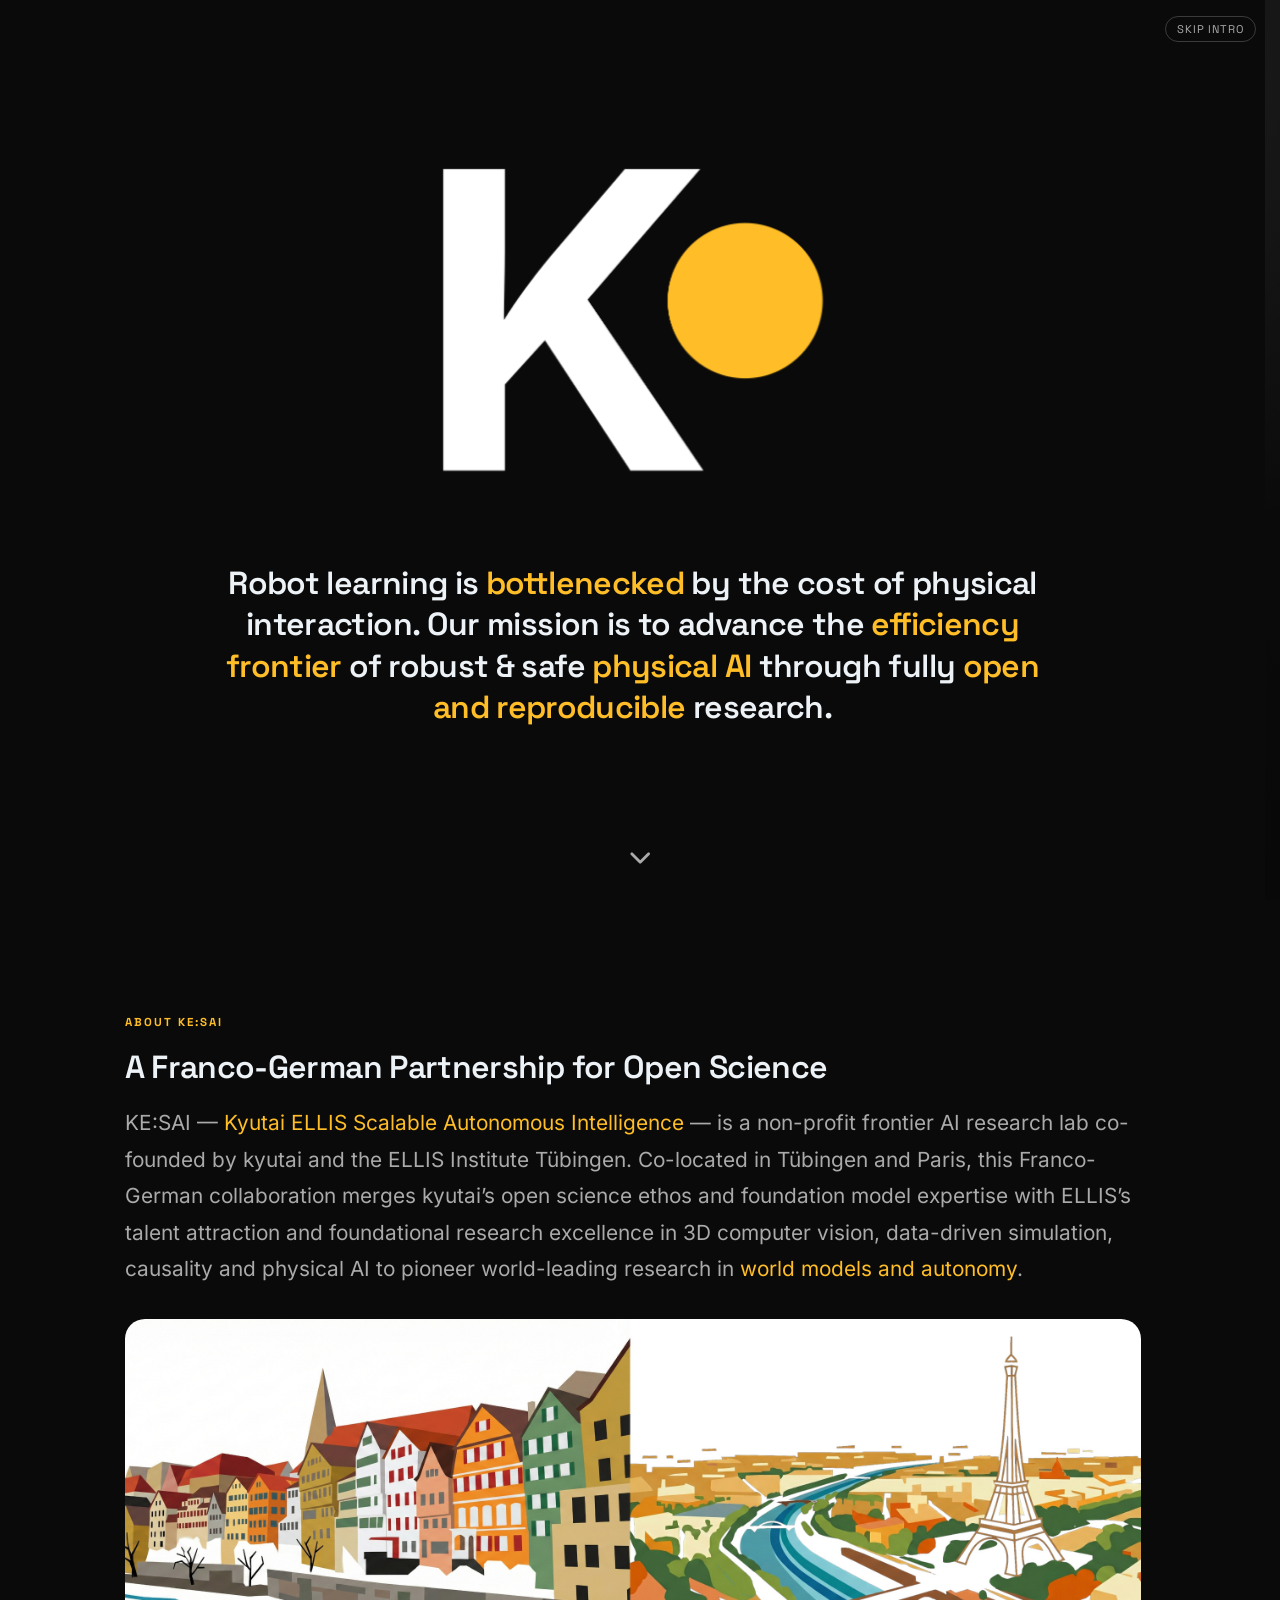
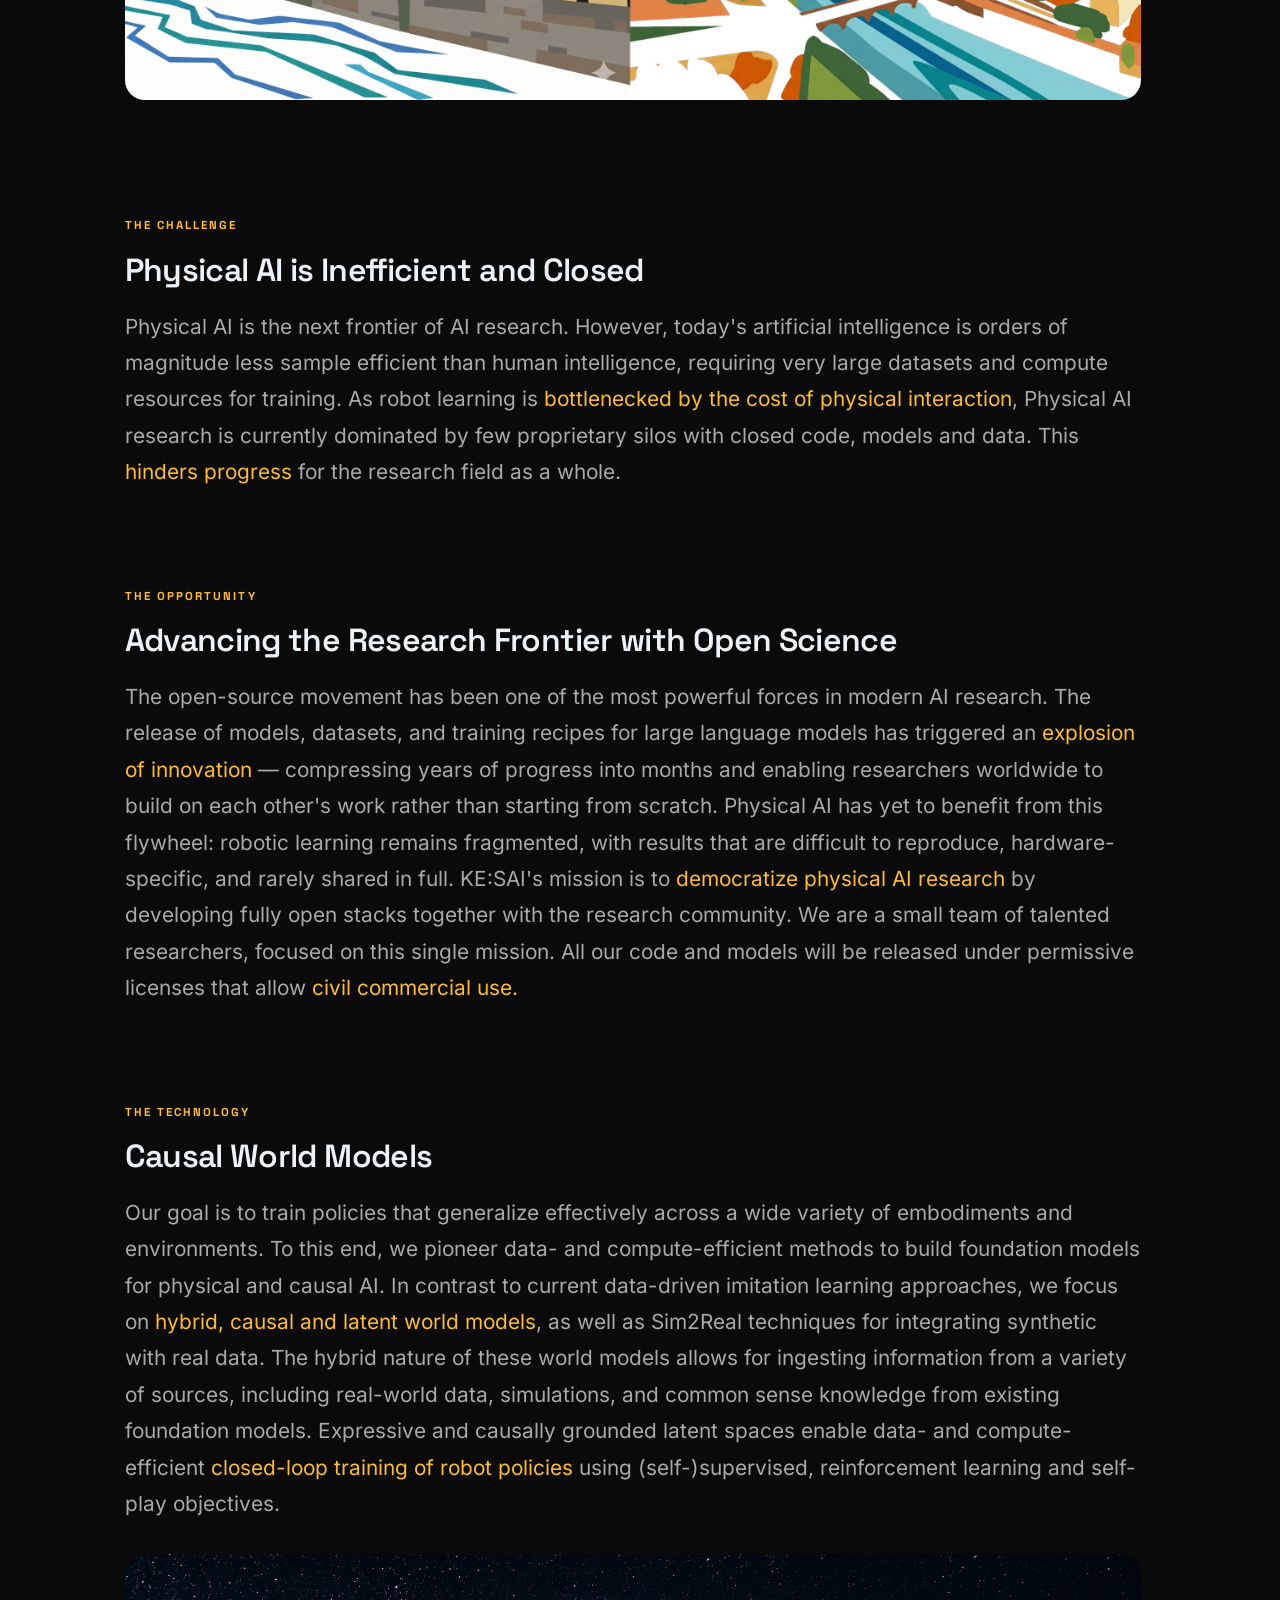
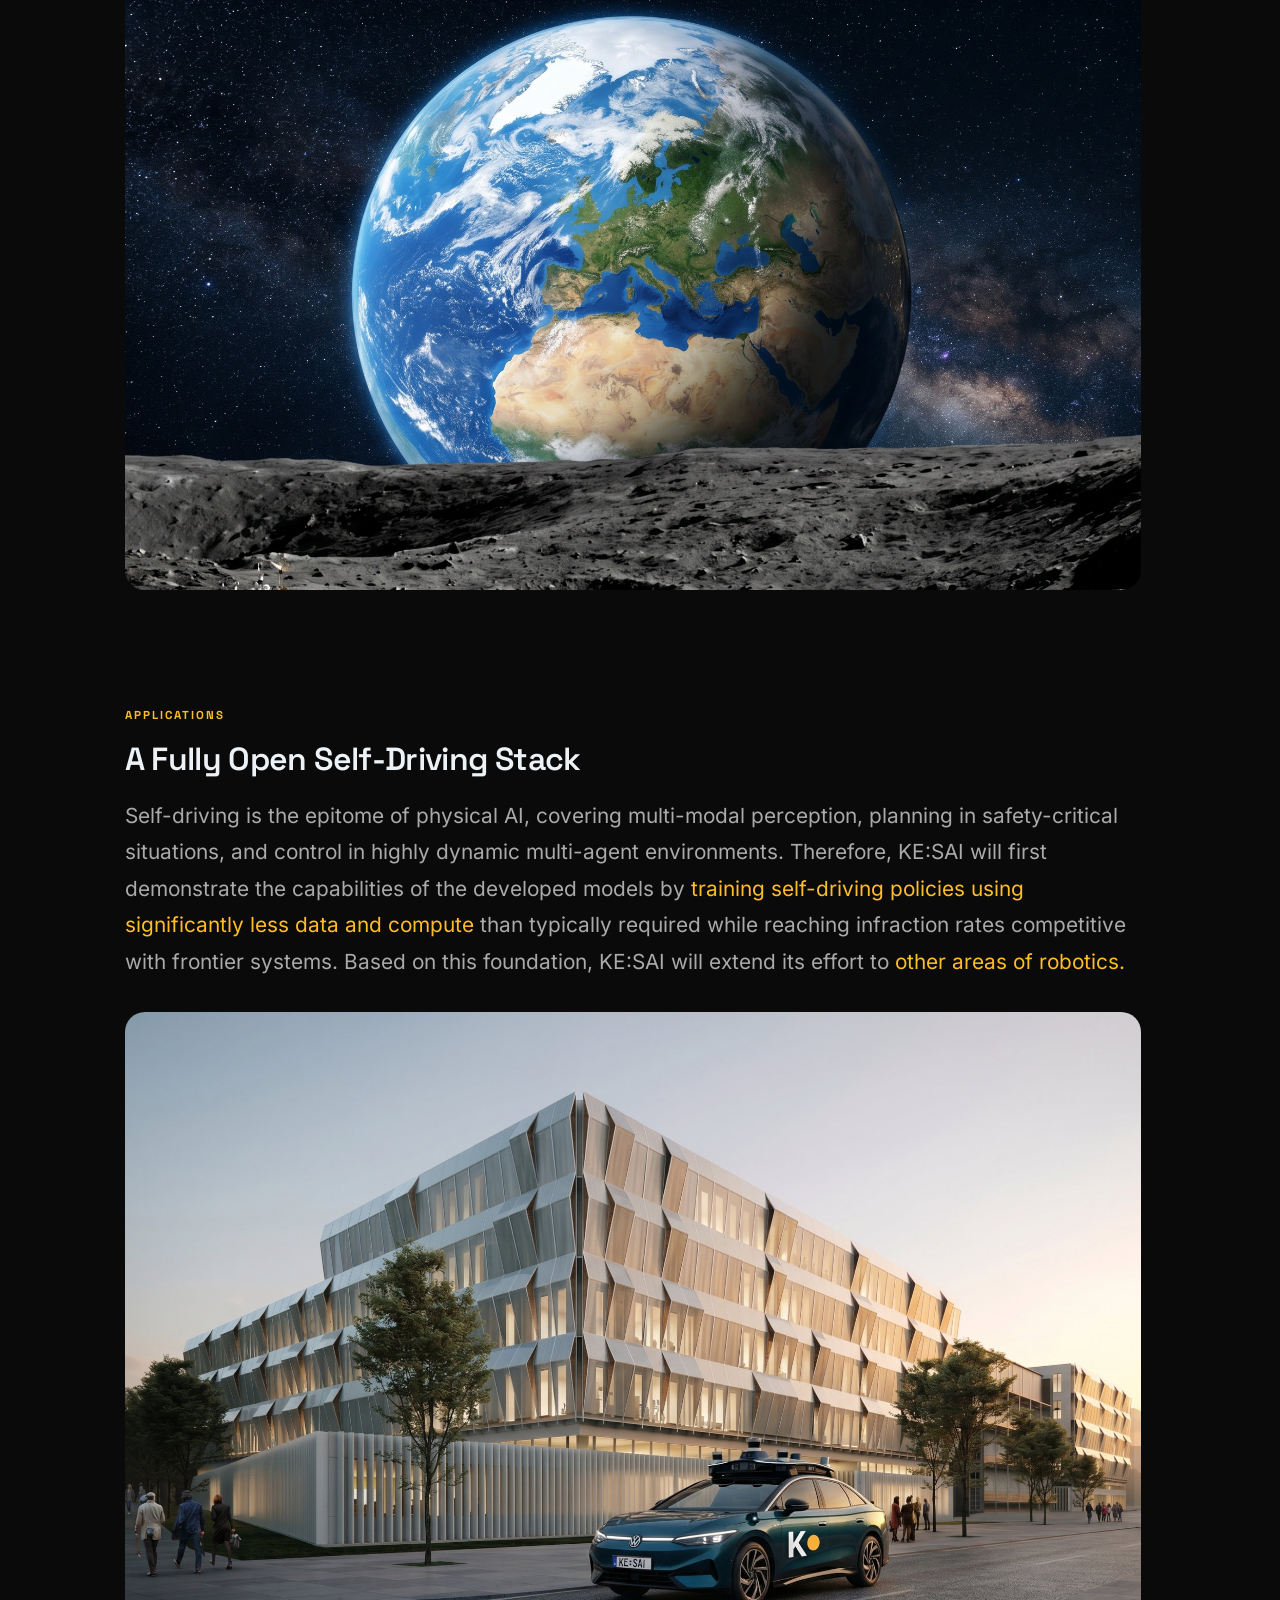
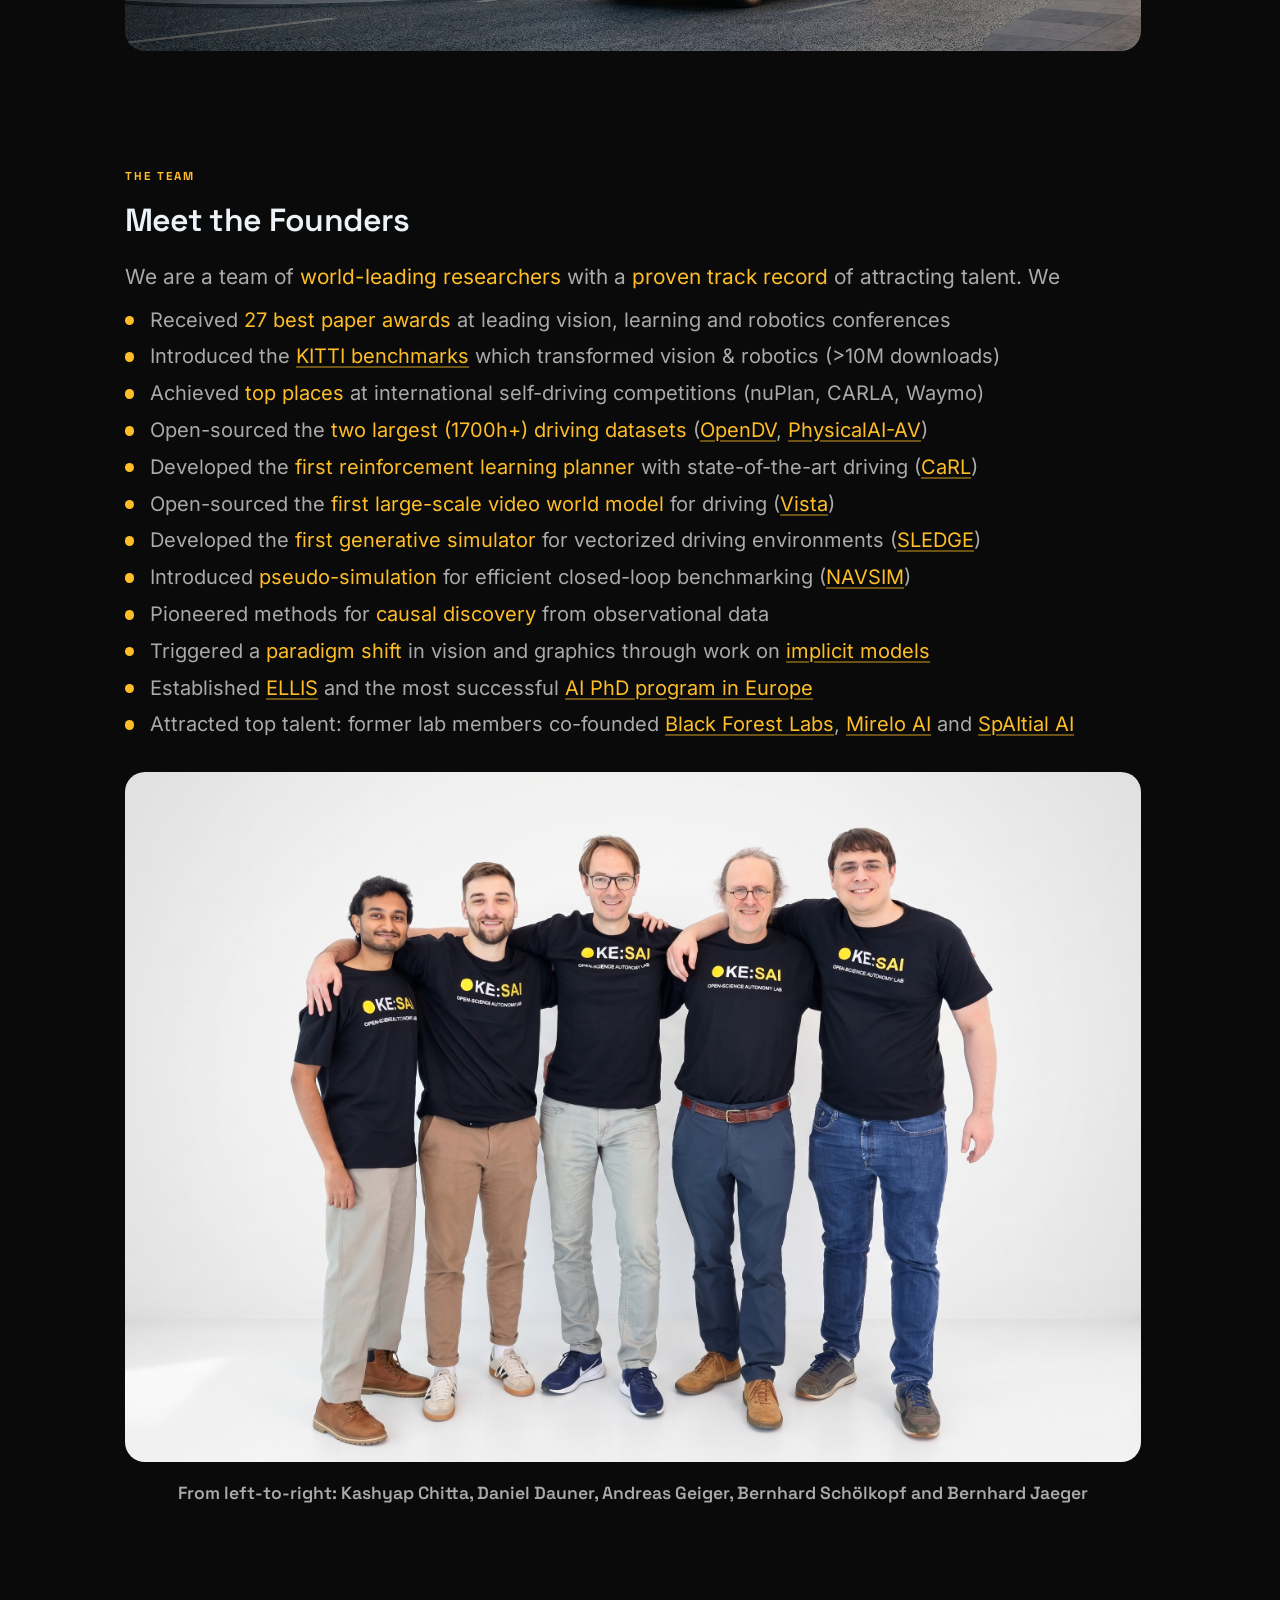
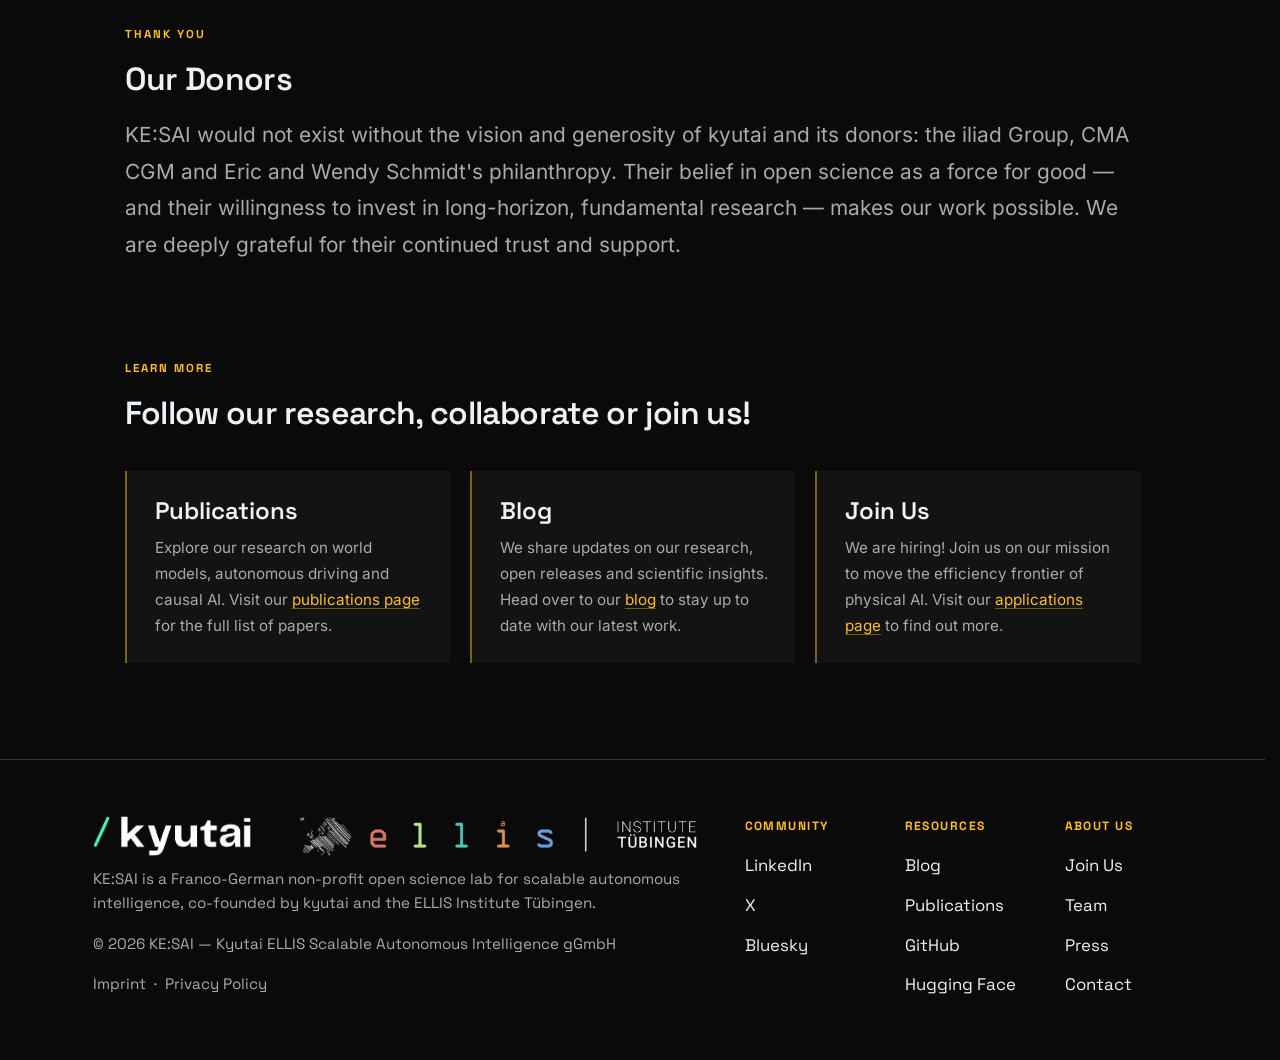
==== commit 39e656b8: "deploy: kesai-labs/kesai-labs-private.github.io@67d85fc183c66822d27823194d2a58af44f9049d" ====
--- a/index.html
+++ b/index.html
@@ -92,7 +92,7 @@
       <p class="section-eyebrow">The Technology</p>
       <h2 class="section-title">Causal World Models</h2>
       <p class="section-body">
-        Our goal is to train policies that generalize effectively across a wide variety of embodiments and environments. To this end, we pioneer data- and compute-efficient methods to build foundation models for physical and causal AI. In contrast to current data-driven imitation learning approaches, we focus on <span class="hl">hybrid, causal and latent world models</span>, as well as Sim2Real techniques for integrating synthetic with real data. The hybrid nature of these world models allows for ingesting information from a variety of sources, including real-world data, simulations, and common sense knowledge from existing foundation models. Expressive and causally grounded latent spaces enable data- and compute-efficient <span class="hl">closed-loop training of robot policies</span> using (self-)supervised, reinforcement learning and self-play objectives. 
+        Our goal is to train policies that generalize effectively across a wide variety of embodiments and environments. To this end, we pioneer data- and compute-efficient methods to build foundation models for physical and causal AI. In contrast to current data-driven imitation learning approaches, we focus on <span class="hl">hybrid, causal and latent world models</span>, as well as Sim2Real techniques for integrating synthetic with real data. The hybrid nature of these world models allows for ingesting information from a variety of sources, including real-world data, simulations, and common sense knowledge from existing foundation models. Expressive and causally grounded latent spaces enable data- and compute-efficient <span class="hl">closed-loop training of robot policies</span> using (self-)supervised, reinforcement learning and self-play objectives.
       </p>
       <img src="/assets/earth.jpg" alt="KE:SAI develops efficient and open foundation models" class="founders-photo">
     </section>
@@ -150,7 +150,7 @@
         </article>
         <article class="feature-card">
           <h3 class="feature-card-title">Join Us</h3>
-          <p class="feature-card-body">Collaborate with us, or join us on our mission to move the efficiency frontier of physical AI! Visit our <a href="/join/">applications page</a> to find out more.</p>
+          <p class="feature-card-body">We are hiring! Join us on our mission to move the efficiency frontier of physical AI. Visit our <a href="/join/">applications page</a> to find out more.</p>
         </article>
       </div>
     </section>
--- a/site.css
+++ b/site.css
@@ -739,7 +739,6 @@
 
 .footer-col a:hover { color: var(--amber); }
 
-
 /* ── Publications ───────────────────────────────────────────── */
 .pub-list {
   display: flex;
@@ -767,6 +766,12 @@
   display: block;
   border-radius: var(--radius);
   transition: opacity .2s;
+}
+
+.pub-thumb.pub-thumb--padded {
+  aspect-ratio: 4 / 3;
+  object-fit: contain;
+  background: #fff;
 }
 
 .pub-thumb-link:hover .pub-thumb { opacity: 0.82; }
@@ -1062,6 +1067,30 @@
 
 .blog-body strong { color: var(--text); font-weight: 600; }
 
+/* Shared article headings; retain support for older paragraph-based headings. */
+.blog-body h2,
+.blog-body .section-eyebrow {
+  color: #ffffff;
+  font-family: var(--font-sans);
+  font-size: clamp(1.3rem, 2vw, 1.75rem);
+  font-weight: 600;
+  letter-spacing: -.02em;
+  text-transform: none;
+  line-height: 1.15;
+}
+
+.blog-body h2 {
+  margin-top: 2rem;
+  margin-bottom: 1.5rem;
+}
+
+/* Start captions with <strong>Figure N.</strong> (or Table N.). */
+.blog-body figcaption > strong:first-child {
+  color: var(--amber);
+  font-weight: 700;
+  letter-spacing: 0.3px;
+}
+
 .blog-divider {
   border: none;
   height: 1px;
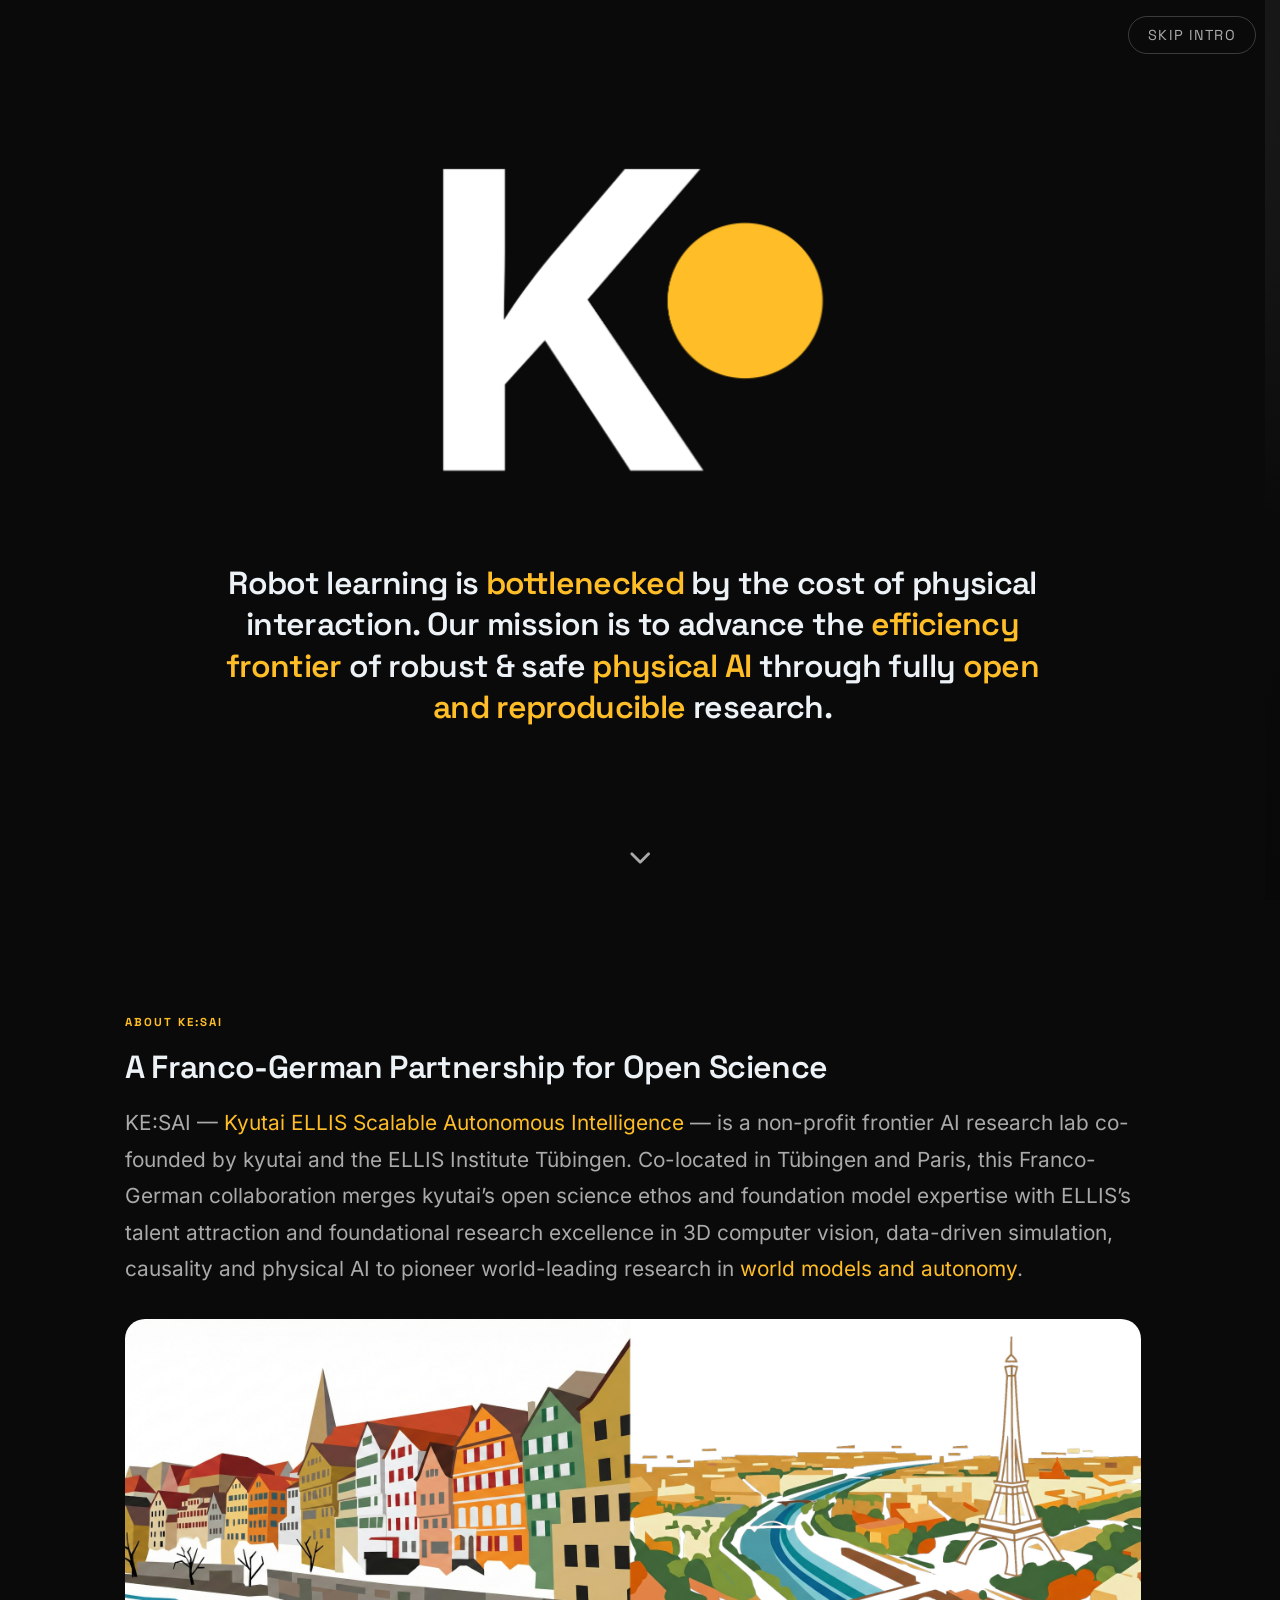
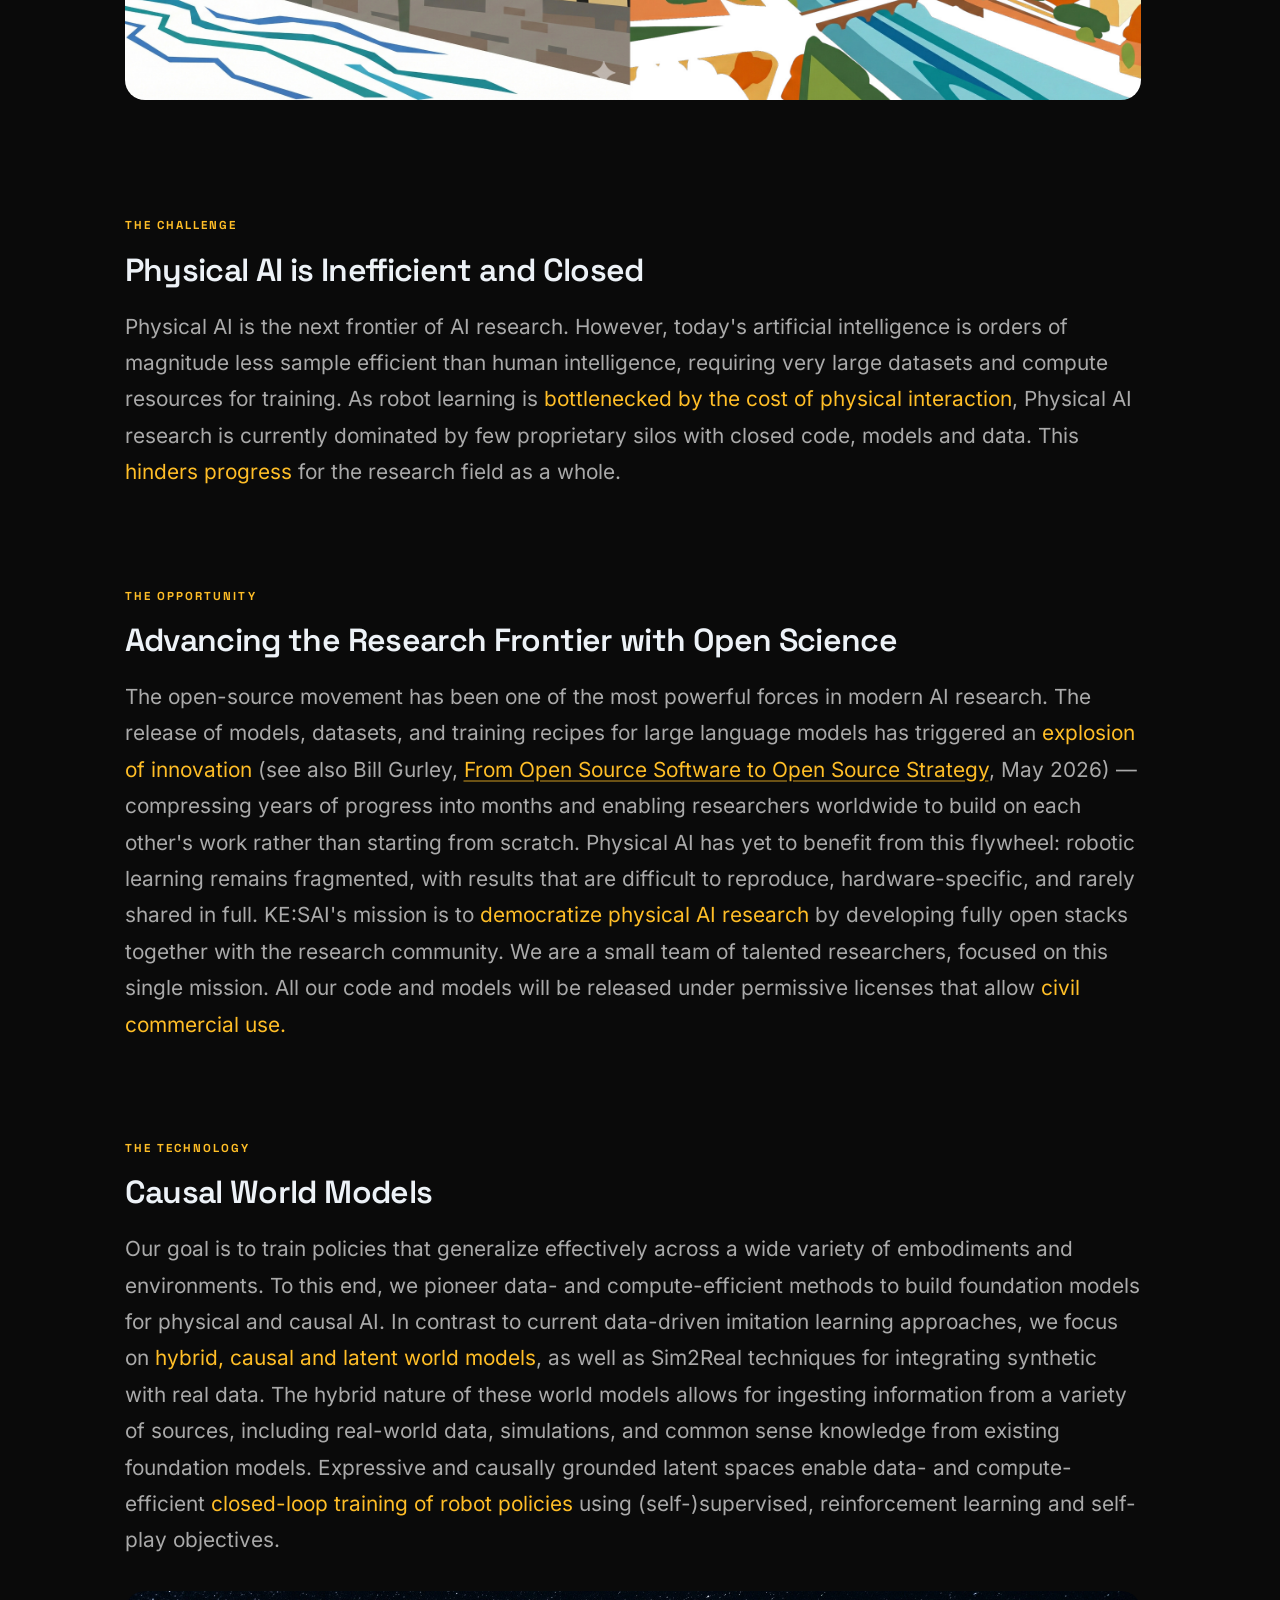
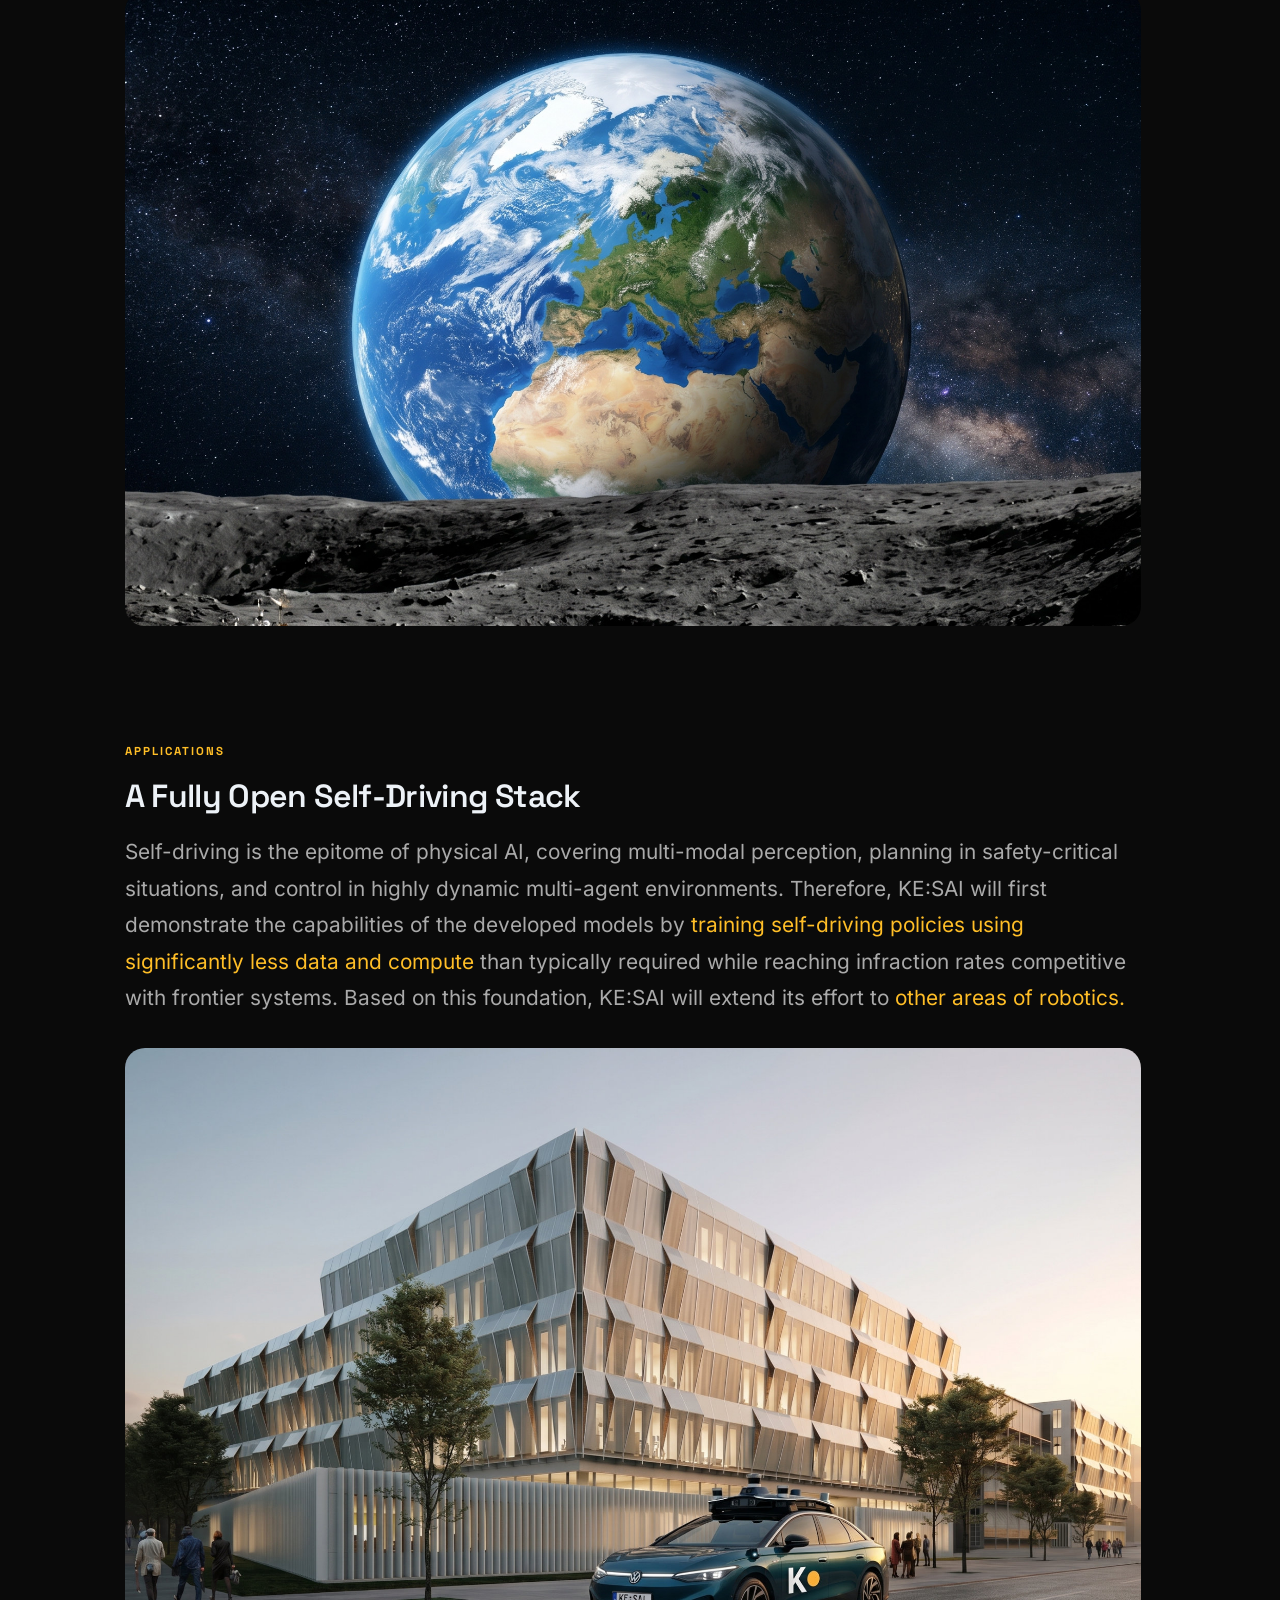
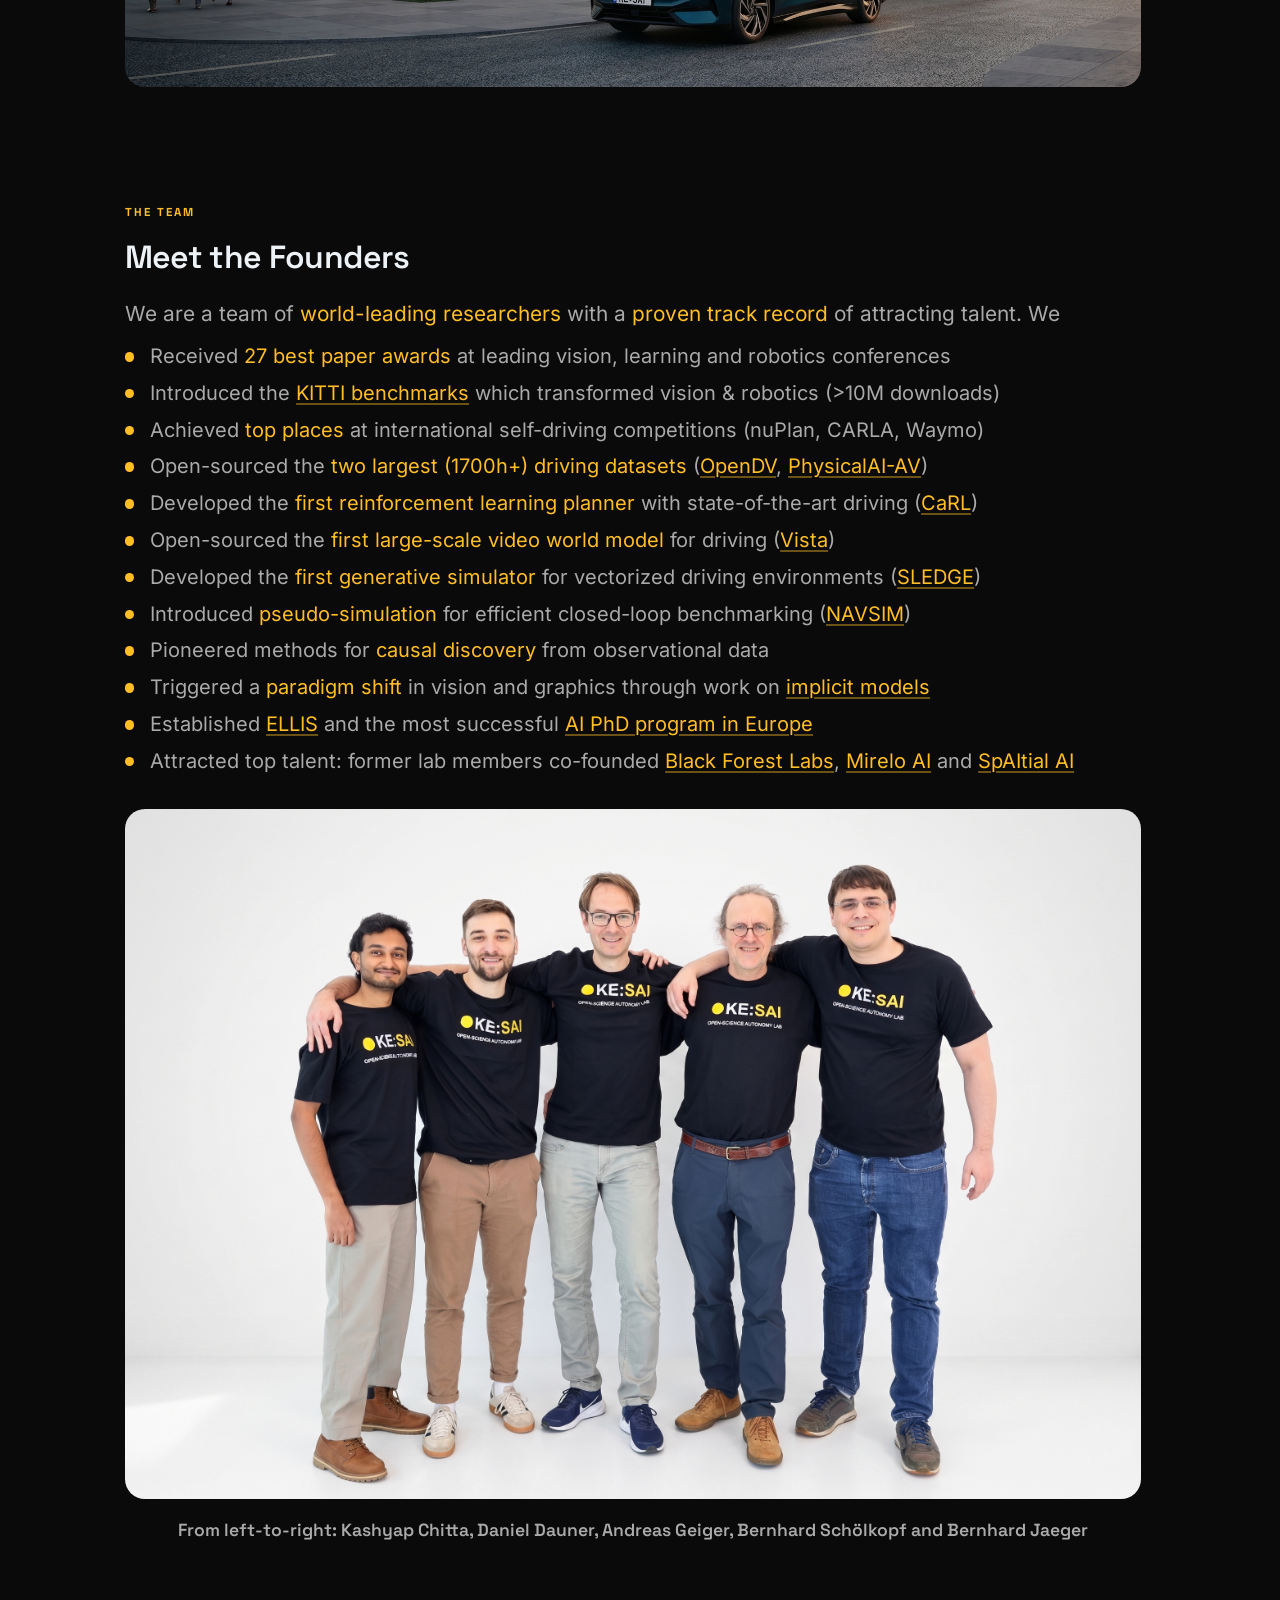
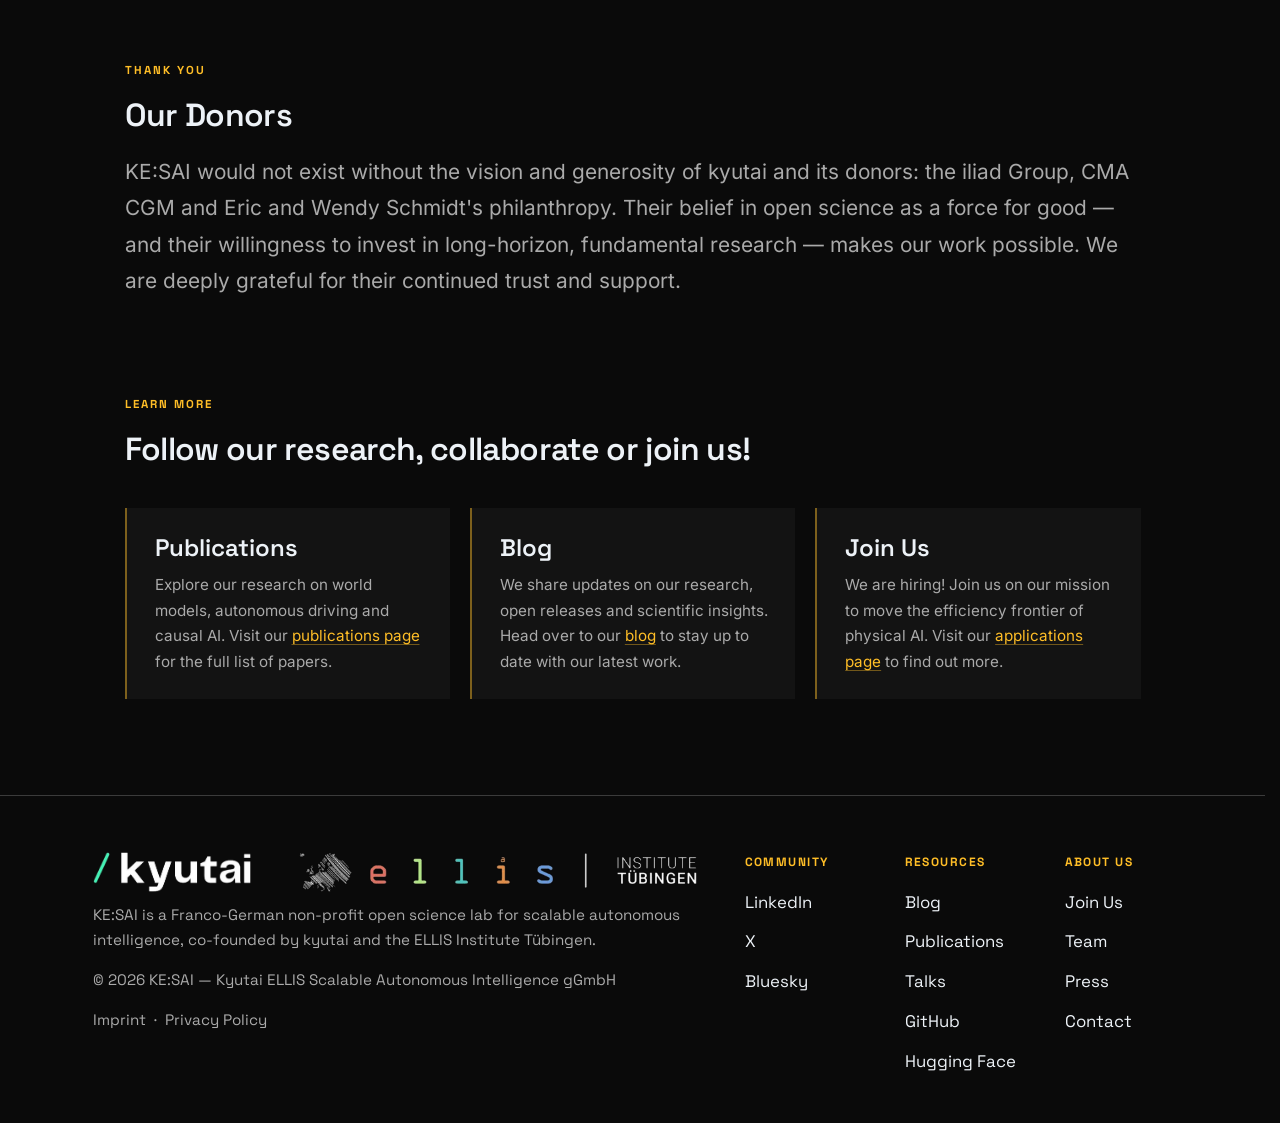
==== commit 82bf0d98: "deploy: kesai-labs/kesai-labs-private.github.io@606239d84cc7cfd29974b030b01eda36724abe45" ====
--- a/index.html
+++ b/index.html
@@ -85,7 +85,7 @@
     <section class="lp-section">
       <p class="section-eyebrow">The Opportunity</p>
       <h2 class="section-title">Advancing the Research Frontier with Open Science</h2>
-      <p class="section-body">The open-source movement has been one of the most powerful forces in modern AI research. The release of models, datasets, and training recipes for large language models has triggered an <span class="hl">explosion of innovation</span> — compressing years of progress into months and enabling researchers worldwide to build on each other's work rather than starting from scratch. Physical AI has yet to benefit from this flywheel: robotic learning remains fragmented, with results that are difficult to reproduce, hardware-specific, and rarely shared in full. KE:SAI's mission is to <span class="hl">democratize physical AI research</span> by developing fully open stacks together with the research community. We are a small team of talented researchers, focused on this single mission. All our code and models will be released under permissive licenses that allow <span class="hl">civil commercial use.</span></p>
+      <p class="section-body">The open-source movement has been one of the most powerful forces in modern AI research. The release of models, datasets, and training recipes for large language models has triggered an <span class="hl">explosion of innovation</span> (see also Bill Gurley, <a href="https://p3institute.substack.com/p/from-open-source-software-to-open" target="_blank" rel="noopener">From Open Source Software to Open Source Strategy</a>, May 2026) — compressing years of progress into months and enabling researchers worldwide to build on each other's work rather than starting from scratch. Physical AI has yet to benefit from this flywheel: robotic learning remains fragmented, with results that are difficult to reproduce, hardware-specific, and rarely shared in full. KE:SAI's mission is to <span class="hl">democratize physical AI research</span> by developing fully open stacks together with the research community. We are a small team of talented researchers, focused on this single mission. All our code and models will be released under permissive licenses that allow <span class="hl">civil commercial use.</span></p>
     </section>
 
     <section class="lp-section">
--- a/site.css
+++ b/site.css
@@ -587,10 +587,10 @@
   border: 1px solid var(--border);
   color: var(--secondary);
   font-family: var(--font-sans);
-  font-size: 0.7rem;
+  font-size: 0.9rem;
   letter-spacing: 0.08em;
   text-transform: uppercase;
-  padding: 0.3rem 0.7rem;
+  padding: 0.55rem 1.2rem;
   border-radius: 999px;
   cursor: pointer;
   transition: border-color 0.2s ease, color 0.2s ease;
@@ -768,6 +768,12 @@
   transition: opacity .2s;
 }
 
+.pub-thumb.pub-thumb--cropped {
+  aspect-ratio: 16 / 9;
+  object-fit: cover;
+  object-position: center;
+}
+
 .pub-thumb.pub-thumb--padded {
   aspect-ratio: 4 / 3;
   object-fit: contain;
@@ -815,6 +821,108 @@
 .pub-authors strong {
   color: var(--text);
   font-weight: 500;
+}
+
+/* Talks — thumbnail play overlay */
+.talk-thumb-link { position: relative; }
+
+.talk-play {
+  position: absolute;
+  top: 50%;
+  left: 50%;
+  width: 68px;
+  height: 48px;
+  transform: translate(-50%, -50%);
+  pointer-events: none;
+  transition: transform .2s;
+}
+
+.talk-play svg { width: 100%; height: 100%; display: block; }
+.talk-play-bg  { fill: rgba(0, 0, 0, .72); transition: fill .2s; }
+.talk-play-tri { fill: #fff; }
+.talk-thumb-link:hover .talk-play { transform: translate(-50%, -50%) scale(1.08); }
+.talk-thumb-link:hover .talk-play-bg { fill: var(--amber); }
+
+/* Talks — video modal */
+.video-modal {
+  display: flex;
+  position: fixed;
+  inset: 0;
+  z-index: 1000;
+  align-items: center;
+  justify-content: center;
+  padding: var(--pad-x);
+  background: rgba(0, 0, 0, .7);
+  opacity: 0;
+  visibility: hidden;
+  transition: opacity 1s ease, visibility 0s linear 1s;
+}
+
+.video-modal.open {
+  opacity: 1;
+  visibility: visible;
+  transition: opacity 1s ease, visibility 0s;
+}
+
+.video-modal-inner {
+  position: relative;
+  width: min(1100px, 100%);
+}
+
+.video-modal-box {
+  position: relative;
+  width: 100%;
+  aspect-ratio: 16 / 9;
+  background: #000;
+  border-radius: var(--radius);
+  overflow: hidden;
+  box-shadow: 0 20px 60px rgba(0, 0, 0, .6);
+}
+
+.video-modal-box iframe {
+  position: absolute;
+  inset: 0;
+  width: 100%;
+  height: 100%;
+  border: 0;
+}
+
+.video-modal-close {
+  position: absolute;
+  top: -2.6rem;
+  right: 0;
+  background: none;
+  border: none;
+  color: #fff;
+  font-size: 2rem;
+  line-height: 1;
+  cursor: pointer;
+  opacity: .8;
+  transition: opacity .15s;
+}
+
+.video-modal-close:hover { opacity: 1; }
+
+html.video-modal-open { overflow: hidden; }
+#site-header, main, #site-footer { transition: filter 1s ease; }
+html.video-modal-open #site-header,
+html.video-modal-open main,
+html.video-modal-open #site-footer { filter: blur(8px); }
+
+/* Talks — 50/50 card split, compact meta row */
+.talk-card { grid-template-columns: 1fr 1fr; }
+
+.talk-meta {
+  display: flex;
+  flex-wrap: wrap;
+  align-items: baseline;
+  color: var(--text);
+  font-weight: 500;
+}
+
+.talk-meta > * + *::before {
+  content: '|';
+  margin: 0 .6rem;
 }
 
 /* Abstract — partially visible, expandable */
@@ -1142,10 +1250,20 @@
   margin-top: 1rem;
 }
 
+.blog-details { margin-top: 3rem; }
+
+.blog-details .section-eyebrow { margin-top: 2rem; }
+
+.blog-details p { margin-bottom: 1rem; }
+
+.blog-details p,
 .blog-links-list li {
   font-family: var(--font-sans);
   font-size: 1rem;
   color: var(--secondary);
+}
+
+.blog-links-list li {
   padding-left: 1.25rem;
   position: relative;
 }
@@ -1179,6 +1297,7 @@
 @media (max-width: 780px) {
   .pub-card { grid-template-columns: 1fr; }
   .pub-thumb { max-height: 220px; object-fit: cover; }
+  .talk-card { grid-template-columns: 1fr; }
 }
 
 @media (max-width: 640px) {
@@ -1209,3 +1328,28 @@
   .team-grid    { grid-template-columns: repeat(2, 1fr); gap: 1rem .75rem; }
   .feature-grid { grid-template-columns: 1fr; }
 }
+
+/* The appendix is one collapsed section: <details class="blog-appendix"><summary><h2 id="appendix">Appendix</h2></summary>,
+   then one <h3> per appendix ("A. Benchmark results") and <h4> for its subsections. */
+.blog-appendix > summary {
+  display: block;
+  list-style: none;
+  cursor: pointer;
+}
+.blog-appendix > summary::-webkit-details-marker { display: none; }
+.blog-appendix > summary::marker { content: ''; }
+.blog-appendix > summary > h2 {
+  display: inline-flex;
+  align-items: center;
+  gap: 1rem;
+}
+.blog-appendix > summary > h2::after {
+  content: '\25B8';
+  color: var(--amber);
+  font-size: 0.9em;
+  transition: transform 0.2s ease;
+}
+.blog-appendix[open] > summary > h2::after { transform: rotate(90deg); }
+.blog-body .blog-appendix h3 { color: #ffffff; font-family: var(--font-sans); font-size: clamp(1.25rem, 2vw, 1.6rem); font-weight: 600; letter-spacing: -.01em; line-height: 1.2; margin: 3rem 0 1rem; }
+.blog-body .blog-appendix h4 { color: #ffffff; font-family: var(--font-sans); font-size: clamp(1.05rem, 1.4vw, 1.2rem); font-weight: 600; line-height: 1.25; margin: 2rem 0 1rem; }
+.blog-body .blog-appendix h4 + .garage-figure { margin-top: 1rem; }
